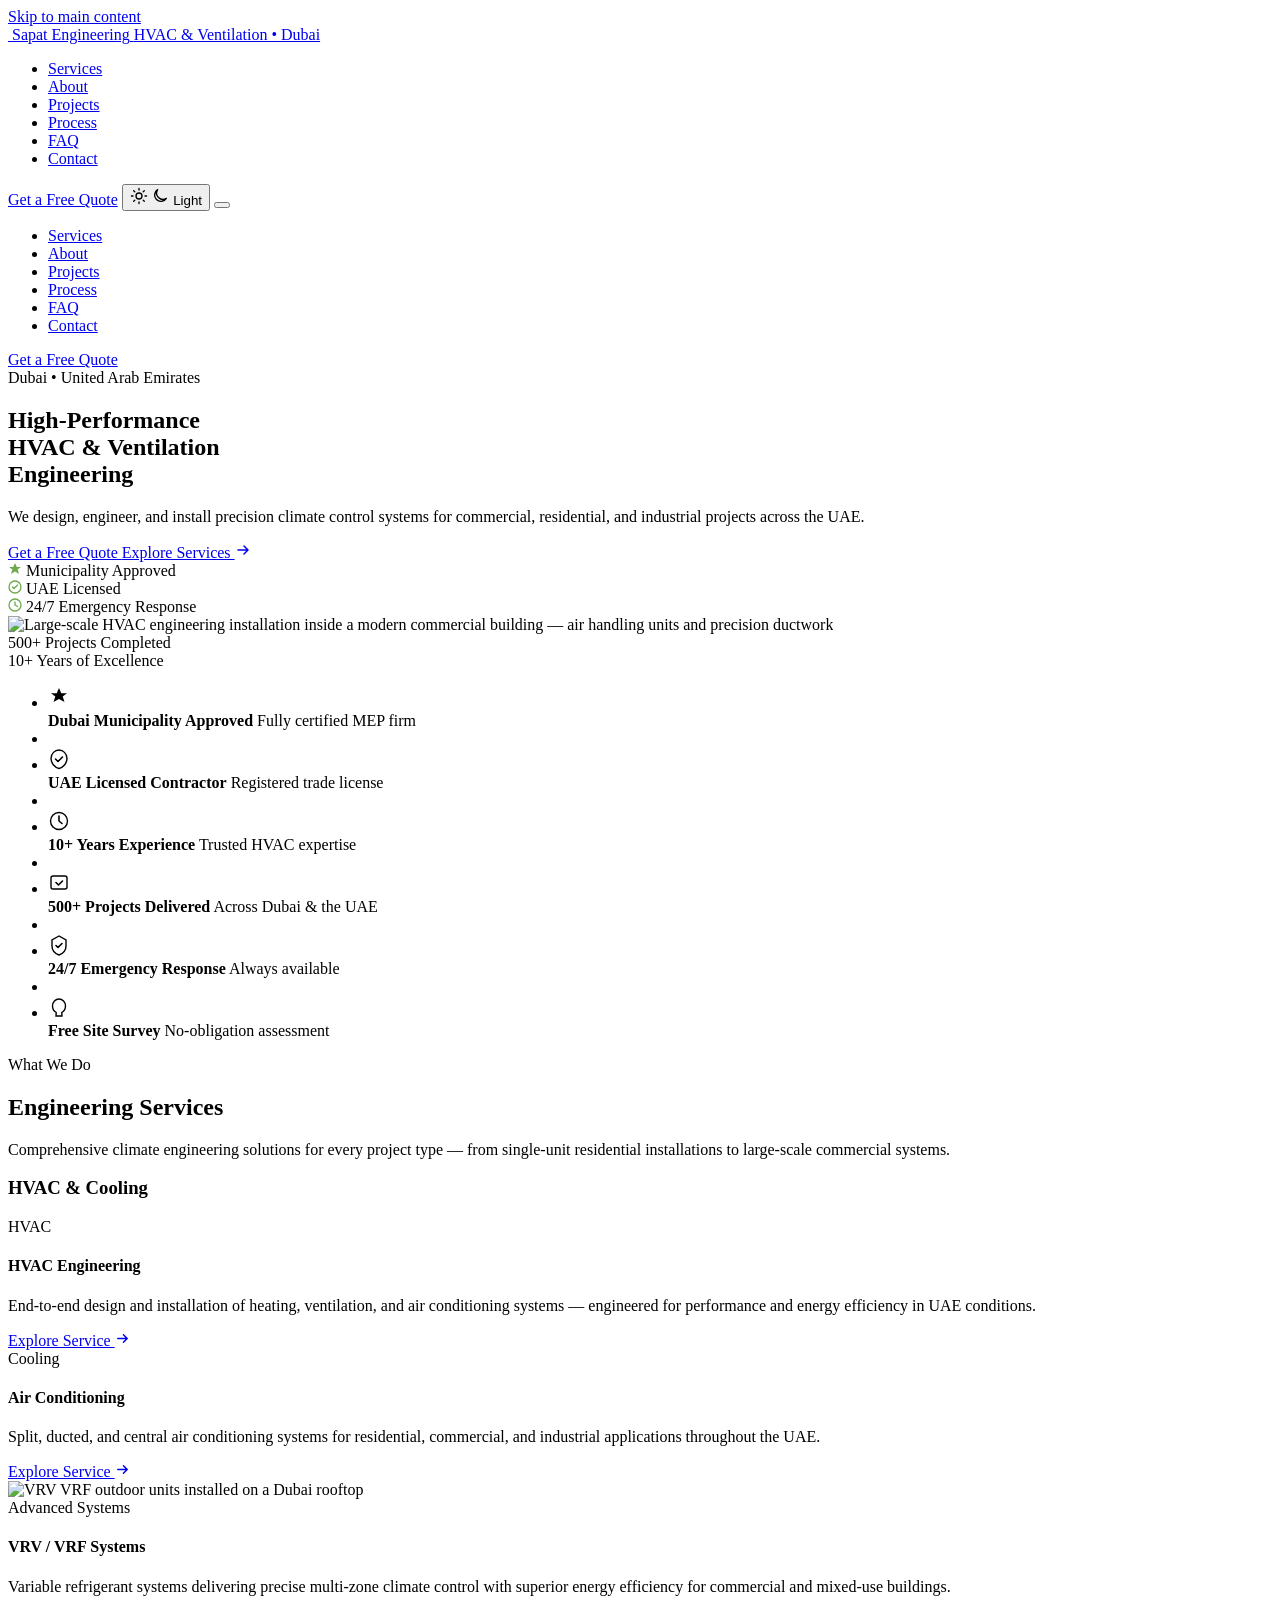
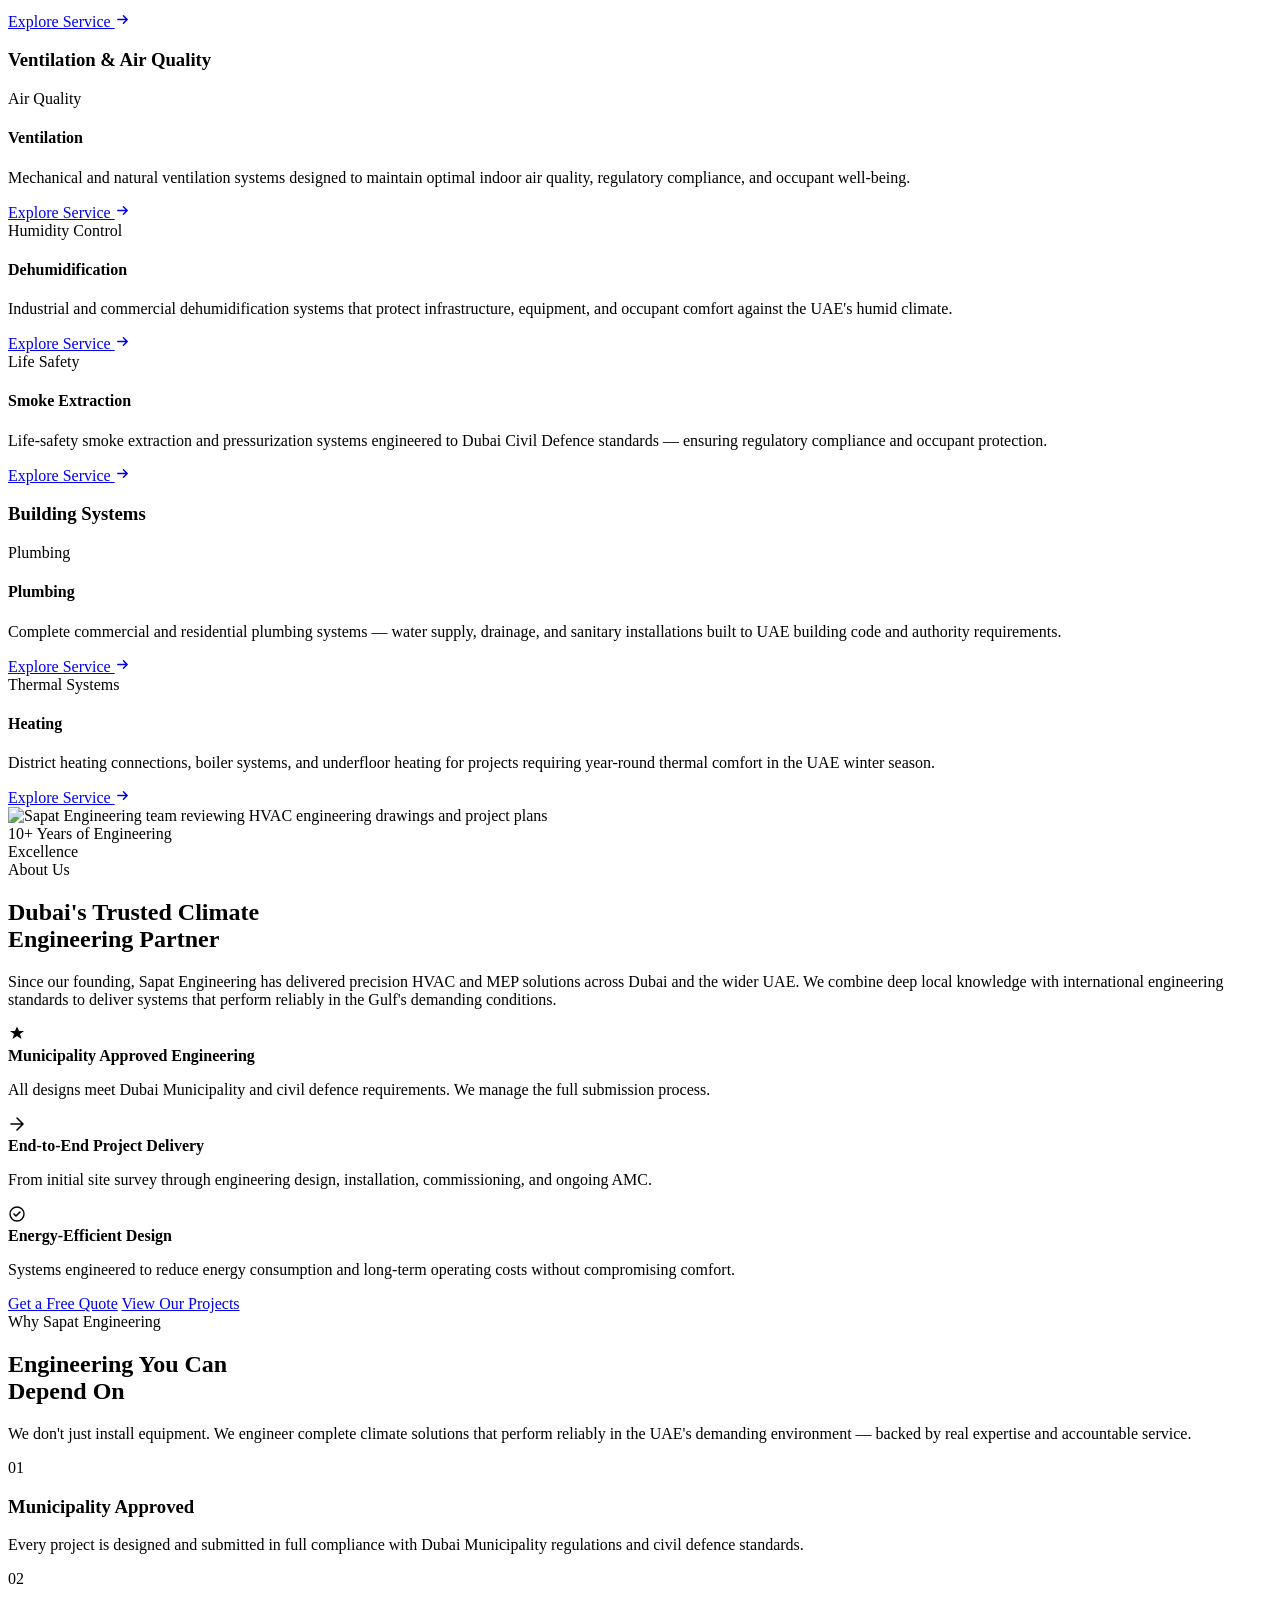
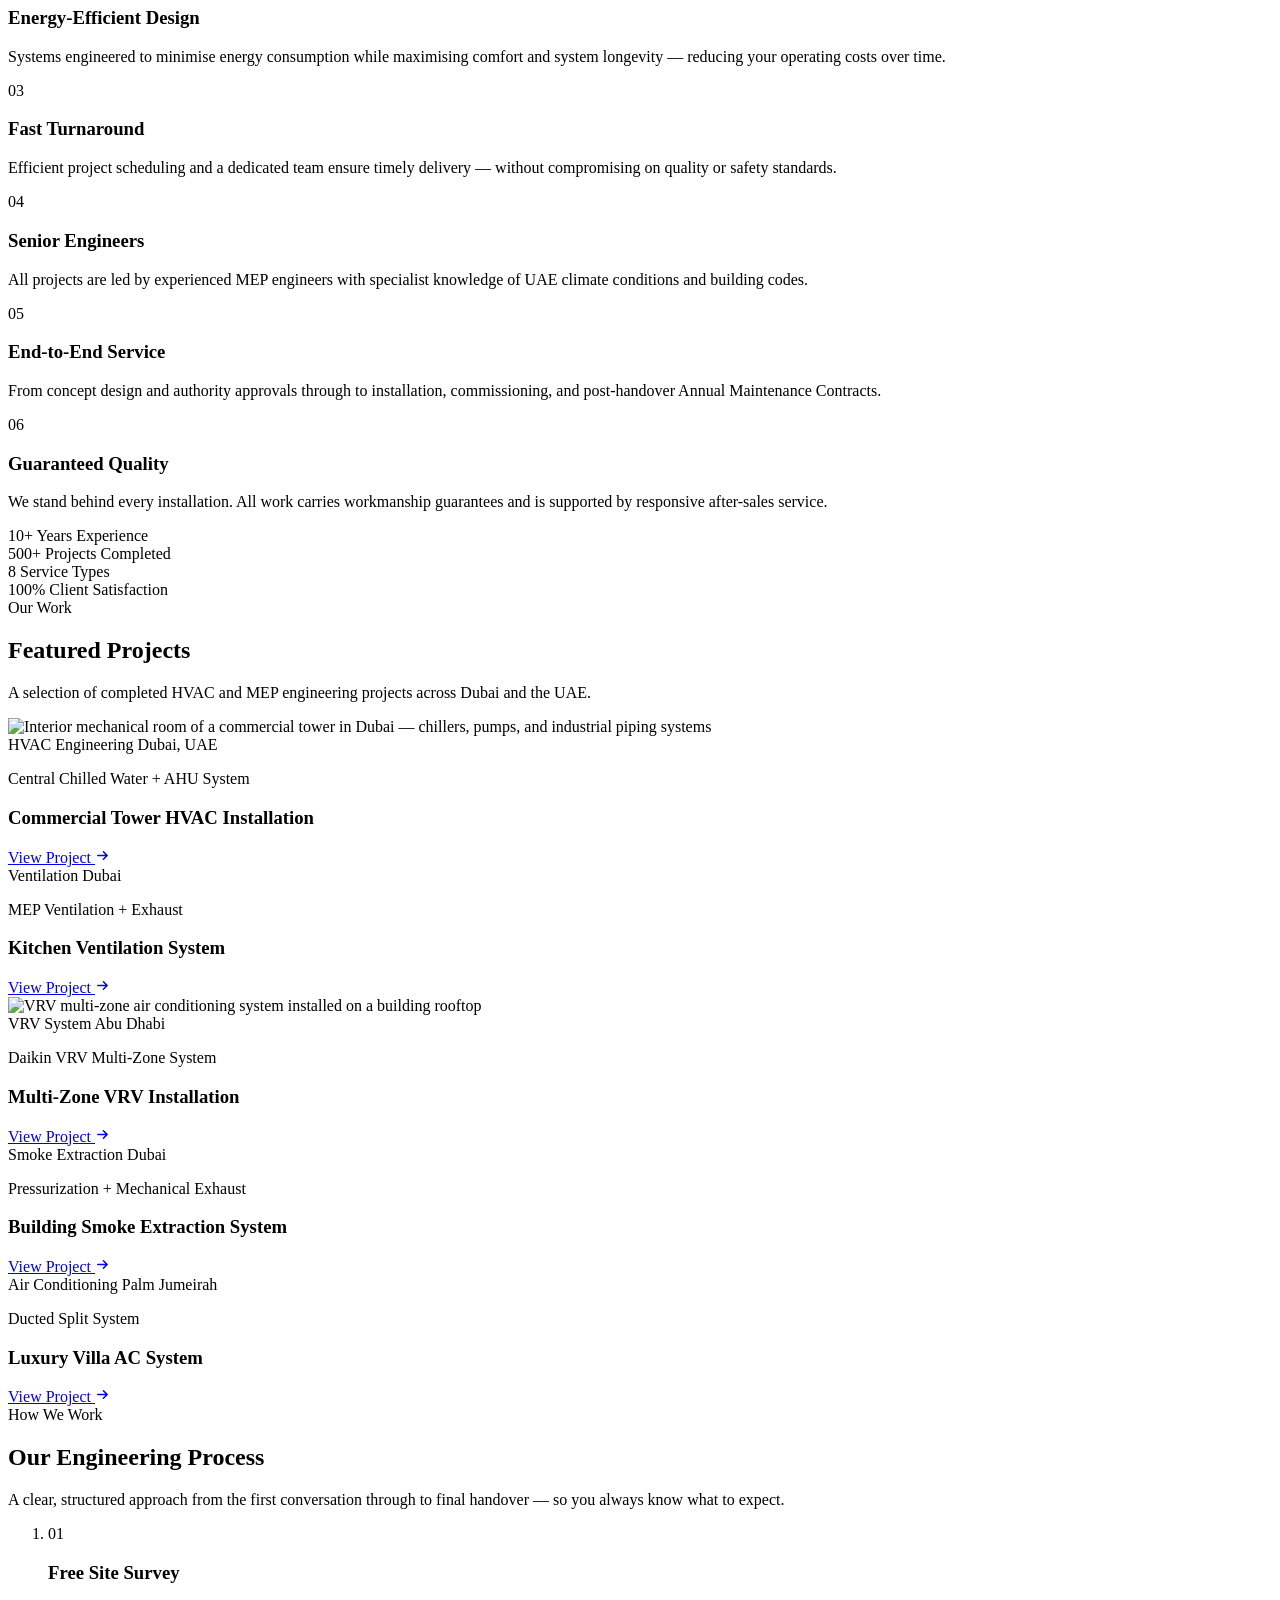
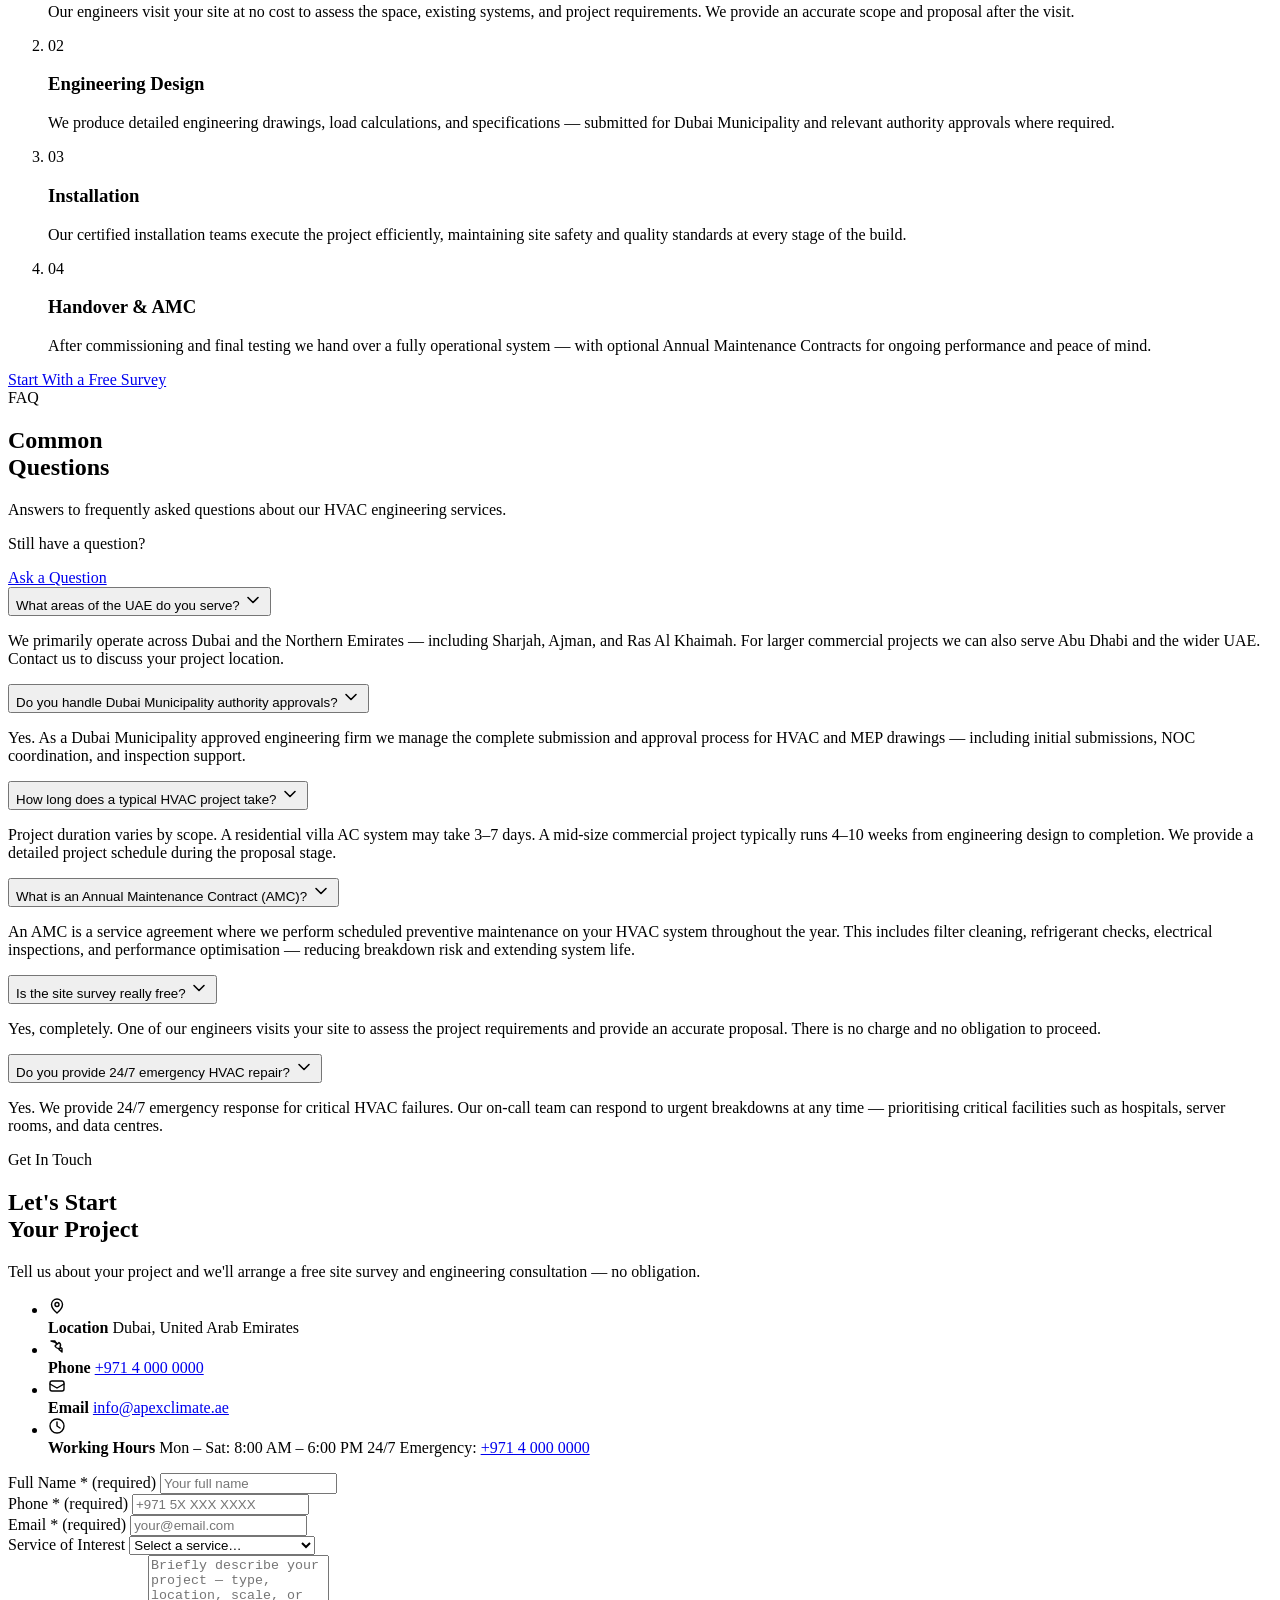
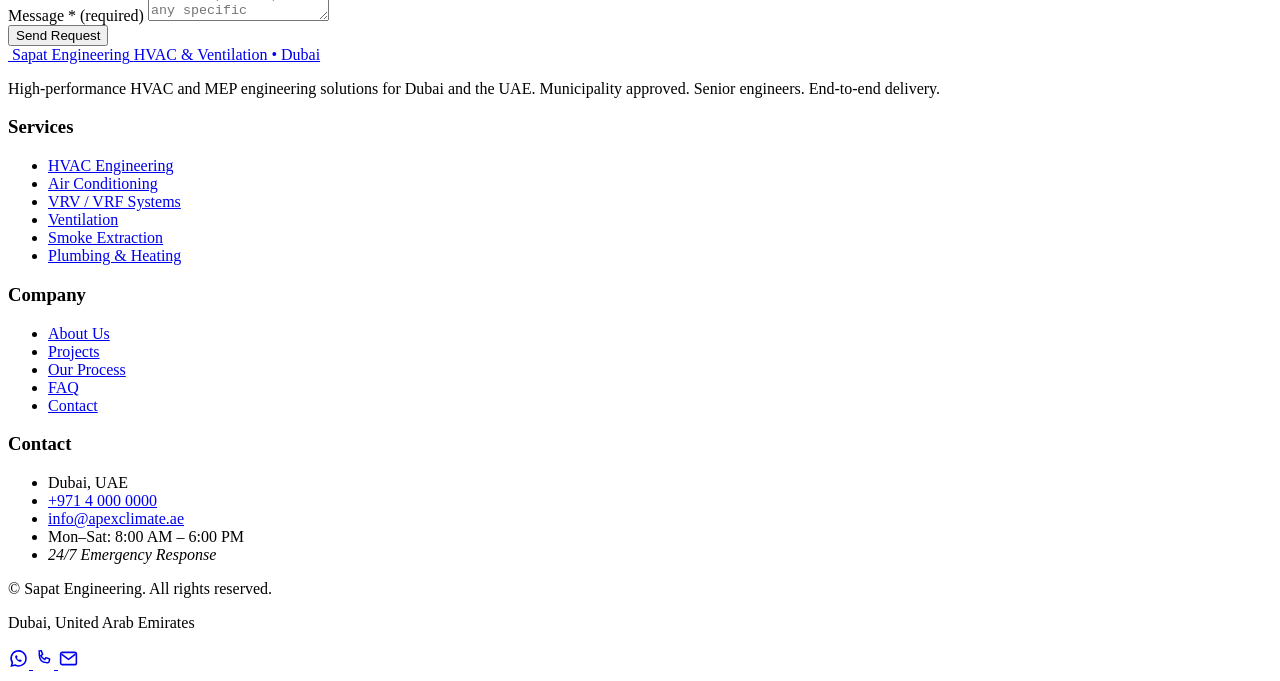
==== index.html @ 564f3732 "Add files via upload" ====
<!DOCTYPE html>
<html lang="en">
<head>
  <meta charset="UTF-8">
  <meta name="viewport" content="width=device-width, initial-scale=1.0">
  <meta name="description" content="Sapat Climate Solutions — Premium HVAC, ventilation, and air conditioning engineering services in Dubai, UAE. Dubai Municipality approved, 10+ years experience, 500+ completed projects.">
  <meta name="keywords" content="HVAC Dubai, air conditioning UAE, VRV VRF systems, ventilation engineering, smoke extraction Dubai, MEP contractor UAE">
  <meta property="og:title" content="Sapat Climate Solutions | HVAC & Ventilation Engineering — Dubai, UAE">
  <meta property="og:description" content="Premium HVAC, ventilation and air conditioning engineering services in Dubai, UAE. Municipality approved. Free site survey.">
  <meta property="og:type" content="website">
  <meta property="og:url" content="https://apexclimate.ae">
  <title>Sapat Climate Solutions | HVAC & Ventilation Engineering — Dubai, UAE</title>
  <link rel="preconnect" href="https://fonts.googleapis.com">
  <link rel="preconnect" href="https://fonts.gstatic.com" crossorigin>
  <link href="https://fonts.googleapis.com/css2?family=Inter:wght@300;400;500;600;700&family=Outfit:wght@400;500;600;700;800&display=swap" rel="stylesheet">
  <link rel="stylesheet" href="css/style.css">
</head>
<body>

<!-- ============================================================
     SKIP LINK
============================================================ -->
<a href="#main-content" class="skip-link">Skip to main content</a>

<!-- ============================================================
     NAVIGATION
============================================================ -->
<nav id="navbar" class="navbar" role="navigation" aria-label="Main navigation">
  <div class="container navbar__inner">

    <a href="#hero" class="navbar__logo" aria-label="Sapat Engineering — Home">
      <span class="brand-mark" aria-hidden="true">
        <img src="images/sapat-icon.webp" alt="">
      </span>
      <span class="brand-copy">
        <span class="brand-name">Sapat Engineering</span>
        <span class="brand-sub">HVAC &amp; Ventilation &bull; Dubai</span>
      </span>
    </a>

    <ul class="navbar__links" role="list">
      <li><a href="#services"  class="nav-link">Services</a></li>
      <li><a href="#about"     class="nav-link">About</a></li>
      <li><a href="#projects"  class="nav-link">Projects</a></li>
      <li><a href="#process"   class="nav-link">Process</a></li>
      <li><a href="#faq"       class="nav-link">FAQ</a></li>
      <li><a href="#contact"   class="nav-link">Contact</a></li>
    </ul>

    <a href="#contact" class="btn btn--primary navbar__cta">Get a Free Quote</a>

    <button class="theme-toggle" id="themeToggle" type="button" aria-label="Switch to light mode" aria-pressed="false">
      <svg class="theme-toggle__icon theme-toggle__icon--sun" width="18" height="18" viewBox="0 0 24 24" fill="none" aria-hidden="true">
        <circle cx="12" cy="12" r="4" stroke="currentColor" stroke-width="1.8"/>
        <path d="M12 2V4M12 20V22M4.93 4.93L6.34 6.34M17.66 17.66L19.07 19.07M2 12H4M20 12H22M4.93 19.07L6.34 17.66M17.66 6.34L19.07 4.93" stroke="currentColor" stroke-width="1.8" stroke-linecap="round"/>
      </svg>
      <svg class="theme-toggle__icon theme-toggle__icon--moon" width="18" height="18" viewBox="0 0 24 24" fill="none" aria-hidden="true">
        <path d="M20.5 15.2A8.5 8.5 0 0 1 8.8 3.5 8.5 8.5 0 1 0 20.5 15.2Z" stroke="currentColor" stroke-width="1.8" stroke-linejoin="round"/>
      </svg>
      <span class="theme-toggle__text">Light</span>
    </button>

    <button
      class="navbar__toggle"
      id="mobileToggle"
      type="button"
      aria-label="Open navigation menu"
      aria-expanded="false"
      aria-controls="mobileMenu"
    >
      <span class="toggle-bar" aria-hidden="true"></span>
      <span class="toggle-bar" aria-hidden="true"></span>
      <span class="toggle-bar" aria-hidden="true"></span>
    </button>
  </div>
</nav>

<!-- Mobile menu overlay -->
<div class="mobile-overlay" id="mobileOverlay" aria-hidden="true"></div>

<!-- Mobile navigation panel -->
<nav
  class="mobile-menu"
  id="mobileMenu"
  aria-label="Mobile navigation"
  aria-hidden="true"
  inert
>
  <ul class="mobile-menu__links" role="list">
    <li><a href="#services"  class="mobile-link">Services</a></li>
    <li><a href="#about"     class="mobile-link">About</a></li>
    <li><a href="#projects"  class="mobile-link">Projects</a></li>
    <li><a href="#process"   class="mobile-link">Process</a></li>
    <li><a href="#faq"       class="mobile-link">FAQ</a></li>
    <li><a href="#contact"   class="mobile-link">Contact</a></li>
  </ul>
  <a href="#contact" class="btn btn--primary mobile-menu__cta">Get a Free Quote</a>
</nav>

<!-- ============================================================
     MAIN CONTENT
============================================================ -->
<main id="main-content">

<!-- ============================================================
     HERO SECTION
============================================================ -->
<section id="hero" class="hero" aria-label="Introduction">
  <div class="hero__bg" aria-hidden="true">
    <div class="hero__bg-grid" aria-hidden="true"></div>
  </div>

  <div class="container hero__inner">
    <div class="hero__content">
      <span class="hero__eyebrow">Dubai &bull; United Arab Emirates</span>

      <h1 class="hero__headline">
        High-Performance<br>HVAC &amp; Ventilation<br>Engineering
      </h1>

      <p class="hero__sub">
        We design, engineer, and install precision climate control systems for commercial,
        residential, and industrial projects across the UAE.
      </p>

      <div class="hero__actions">
        <a href="#contact" class="btn btn--primary btn--lg" id="hero-cta-primary">
          Get a Free Quote
        </a>
        <a href="#services" class="btn btn--outline-light btn--lg" id="hero-cta-secondary">
          Explore Services
          <svg width="16" height="16" viewBox="0 0 16 16" fill="none" aria-hidden="true">
            <path d="M3 8H13M13 8L9 4M13 8L9 12" stroke="currentColor" stroke-width="1.5" stroke-linecap="round" stroke-linejoin="round"/>
          </svg>
        </a>
      </div>

      <div class="hero__trust" role="list" aria-label="Credentials">
        <div class="hero__trust-item" role="listitem">
          <svg width="14" height="14" viewBox="0 0 14 14" fill="none" aria-hidden="true">
            <path d="M7 1L8.8 5H13L9.6 7.5L11 12L7 9.5L3 12L4.4 7.5L1 5H5.2L7 1Z" fill="#6EAA4B"/>
          </svg>
          Municipality Approved
        </div>
        <div class="hero__trust-divider" aria-hidden="true"></div>
        <div class="hero__trust-item" role="listitem">
          <svg width="14" height="14" viewBox="0 0 14 14" fill="none" aria-hidden="true">
            <circle cx="7" cy="7" r="6" stroke="#6EAA4B" stroke-width="1.3"/>
            <path d="M4.5 7L6 8.5L9.5 5" stroke="#6EAA4B" stroke-width="1.3" stroke-linecap="round" stroke-linejoin="round"/>
          </svg>
          UAE Licensed
        </div>
        <div class="hero__trust-divider" aria-hidden="true"></div>
        <div class="hero__trust-item" role="listitem">
          <svg width="14" height="14" viewBox="0 0 14 14" fill="none" aria-hidden="true">
            <circle cx="7" cy="7" r="6" stroke="#6EAA4B" stroke-width="1.3"/>
            <path d="M7 4V7L9.5 8.5" stroke="#6EAA4B" stroke-width="1.3" stroke-linecap="round"/>
          </svg>
          24/7 Emergency Response
        </div>
      </div>
    </div>

    <div class="hero__visual">
      <div class="hero__image-wrapper">
        <img
          src="images/hero-hvac.jpg"
          alt="Large-scale HVAC engineering installation inside a modern commercial building — air handling units and precision ductwork"
          class="hero__img"
          loading="eager"
          width="600"
          height="700"
        >
        <div class="hero__image-overlay" aria-hidden="true"></div>
        <div class="hero__badge">
          <span class="hero__badge-num">500+</span>
          <span class="hero__badge-label">Projects Completed</span>
        </div>
        <div class="hero__badge hero__badge--alt">
          <span class="hero__badge-num">10+</span>
          <span class="hero__badge-label">Years of Excellence</span>
        </div>
      </div>
    </div>
  </div>

  <div class="hero__scroll-indicator" aria-hidden="true">
    <div class="scroll-line"></div>
  </div>
</section>

<!-- ============================================================
     TRUST STRIP
============================================================ -->
<section class="trust-strip" aria-label="Company credentials and certifications">
  <div class="container">
    <ul class="trust-strip__list" role="list">

      <li class="trust-strip__item">
        <span class="trust-icon" aria-hidden="true">
          <svg width="22" height="22" viewBox="0 0 22 22" fill="none">
            <path d="M11 2L13.3 7.3H19L14.7 10.5L16.5 16L11 12.9L5.5 16L7.3 10.5L3 7.3H8.7L11 2Z" fill="currentColor"/>
          </svg>
        </span>
        <div>
          <strong>Dubai Municipality Approved</strong>
          <span>Fully certified MEP firm</span>
        </div>
      </li>

      <li class="trust-strip__sep" aria-hidden="true"></li>

      <li class="trust-strip__item">
        <span class="trust-icon" aria-hidden="true">
          <svg width="22" height="22" viewBox="0 0 22 22" fill="none">
            <path d="M11 2C7 2 3 5.5 3 10.5C3 15.5 7 19.5 11 20.5C15 19.5 19 15.5 19 10.5C19 5.5 15 2 11 2Z" stroke="currentColor" stroke-width="1.4"/>
            <path d="M7.5 11L10 13.5L14.5 9" stroke="currentColor" stroke-width="1.6" stroke-linecap="round" stroke-linejoin="round"/>
          </svg>
        </span>
        <div>
          <strong>UAE Licensed Contractor</strong>
          <span>Registered trade license</span>
        </div>
      </li>

      <li class="trust-strip__sep" aria-hidden="true"></li>

      <li class="trust-strip__item">
        <span class="trust-icon" aria-hidden="true">
          <svg width="22" height="22" viewBox="0 0 22 22" fill="none">
            <circle cx="11" cy="11" r="8.5" stroke="currentColor" stroke-width="1.4"/>
            <path d="M11 6V11L14 13.5" stroke="currentColor" stroke-width="1.6" stroke-linecap="round"/>
          </svg>
        </span>
        <div>
          <strong>10+ Years Experience</strong>
          <span>Trusted HVAC expertise</span>
        </div>
      </li>

      <li class="trust-strip__sep" aria-hidden="true"></li>

      <li class="trust-strip__item">
        <span class="trust-icon" aria-hidden="true">
          <svg width="22" height="22" viewBox="0 0 22 22" fill="none">
            <rect x="3" y="4" width="16" height="13" rx="2" stroke="currentColor" stroke-width="1.4"/>
            <path d="M8 10.5L10.5 13L14.5 9" stroke="currentColor" stroke-width="1.6" stroke-linecap="round" stroke-linejoin="round"/>
          </svg>
        </span>
        <div>
          <strong>500+ Projects Delivered</strong>
          <span>Across Dubai &amp; the UAE</span>
        </div>
      </li>

      <li class="trust-strip__sep" aria-hidden="true"></li>

      <li class="trust-strip__item">
        <span class="trust-icon" aria-hidden="true">
          <svg width="22" height="22" viewBox="0 0 22 22" fill="none">
            <path d="M11 2L4 6V12C4 16 7 19.5 11 21C15 19.5 18 16 18 12V6L11 2Z" stroke="currentColor" stroke-width="1.4"/>
            <path d="M8 11.5L10 13.5L14 9.5" stroke="currentColor" stroke-width="1.6" stroke-linecap="round" stroke-linejoin="round"/>
          </svg>
        </span>
        <div>
          <strong>24/7 Emergency Response</strong>
          <span>Always available</span>
        </div>
      </li>

      <li class="trust-strip__sep" aria-hidden="true"></li>

      <li class="trust-strip__item">
        <span class="trust-icon" aria-hidden="true">
          <svg width="22" height="22" viewBox="0 0 22 22" fill="none">
            <path d="M11 3C7.5 3 4.5 6 4.5 10C4.5 12.8 6 15.2 8.2 16.5L8 20H14L13.8 16.5C16 15.2 17.5 12.8 17.5 10C17.5 6 14.5 3 11 3Z" stroke="currentColor" stroke-width="1.4"/>
          </svg>
        </span>
        <div>
          <strong>Free Site Survey</strong>
          <span>No-obligation assessment</span>
        </div>
      </li>

    </ul>
  </div>
</section>

<!-- ============================================================
     SERVICES SECTION
============================================================ -->
<section id="services" class="services section" aria-labelledby="services-heading">
  <div class="container">

    <header class="section-header reveal">
      <span class="section-label">What We Do</span>
      <h2 id="services-heading" class="section-title">Engineering Services</h2>
      <p class="section-desc">
        Comprehensive climate engineering solutions for every project type — from single-unit
        residential installations to large-scale commercial systems.
      </p>
    </header>

    <!-- Category: HVAC & Cooling -->
    <div class="services__category reveal">
      <h3 class="services__cat-label">HVAC &amp; Cooling</h3>
      <div class="services__grid">

        <article class="service-card service-card--featured" id="service-hvac">
          <div class="service-card__img-wrap">
            <div class="service-card__img-bg service-card__img-bg--hvac" role="img" aria-label="HVAC Engineering installation"></div>
            <div class="service-card__overlay" aria-hidden="true"></div>
          </div>
          <div class="service-card__body">
            <span class="service-card__cat">HVAC</span>
            <h4 class="service-card__title">HVAC Engineering</h4>
            <p class="service-card__desc">End-to-end design and installation of heating, ventilation, and air conditioning systems — engineered for performance and energy efficiency in UAE conditions.</p>
            <a href="#contact" class="service-card__link" aria-label="Enquire about HVAC Engineering service">
              Explore Service
              <svg width="15" height="15" viewBox="0 0 16 16" fill="none" aria-hidden="true">
                <path d="M3 8H13M13 8L9 4M13 8L9 12" stroke="currentColor" stroke-width="1.6" stroke-linecap="round" stroke-linejoin="round"/>
              </svg>
            </a>
          </div>
        </article>

        <article class="service-card" id="service-ac">
          <div class="service-card__img-wrap">
            <div class="service-card__img-bg service-card__img-bg--ac" role="img" aria-label="Air conditioning system"></div>
            <div class="service-card__overlay" aria-hidden="true"></div>
          </div>
          <div class="service-card__body">
            <span class="service-card__cat">Cooling</span>
            <h4 class="service-card__title">Air Conditioning</h4>
            <p class="service-card__desc">Split, ducted, and central air conditioning systems for residential, commercial, and industrial applications throughout the UAE.</p>
            <a href="#contact" class="service-card__link" aria-label="Enquire about Air Conditioning service">
              Explore Service
              <svg width="15" height="15" viewBox="0 0 16 16" fill="none" aria-hidden="true">
                <path d="M3 8H13M13 8L9 4M13 8L9 12" stroke="currentColor" stroke-width="1.6" stroke-linecap="round" stroke-linejoin="round"/>
              </svg>
            </a>
          </div>
        </article>

        <article class="service-card" id="service-vrv">
          <div class="service-card__img-wrap">
            <img src="images/service-vrv.jpg" alt="VRV VRF outdoor units installed on a Dubai rooftop" class="service-card__img" loading="lazy">
            <div class="service-card__overlay" aria-hidden="true"></div>
          </div>
          <div class="service-card__body">
            <span class="service-card__cat">Advanced Systems</span>
            <h4 class="service-card__title">VRV / VRF Systems</h4>
            <p class="service-card__desc">Variable refrigerant systems delivering precise multi-zone climate control with superior energy efficiency for commercial and mixed-use buildings.</p>
            <a href="#contact" class="service-card__link" aria-label="Enquire about VRV VRF Systems service">
              Explore Service
              <svg width="15" height="15" viewBox="0 0 16 16" fill="none" aria-hidden="true">
                <path d="M3 8H13M13 8L9 4M13 8L9 12" stroke="currentColor" stroke-width="1.6" stroke-linecap="round" stroke-linejoin="round"/>
              </svg>
            </a>
          </div>
        </article>

      </div>
    </div>

    <!-- Category: Ventilation & Air Quality -->
    <div class="services__category reveal">
      <h3 class="services__cat-label">Ventilation &amp; Air Quality</h3>
      <div class="services__grid">

        <article class="service-card" id="service-ventilation">
          <div class="service-card__img-wrap">
            <div class="service-card__img-bg service-card__img-bg--ventilation" role="img" aria-label="Industrial ventilation system"></div>
            <div class="service-card__overlay" aria-hidden="true"></div>
          </div>
          <div class="service-card__body">
            <span class="service-card__cat">Air Quality</span>
            <h4 class="service-card__title">Ventilation</h4>
            <p class="service-card__desc">Mechanical and natural ventilation systems designed to maintain optimal indoor air quality, regulatory compliance, and occupant well-being.</p>
            <a href="#contact" class="service-card__link" aria-label="Enquire about Ventilation service">
              Explore Service
              <svg width="15" height="15" viewBox="0 0 16 16" fill="none" aria-hidden="true">
                <path d="M3 8H13M13 8L9 4M13 8L9 12" stroke="currentColor" stroke-width="1.6" stroke-linecap="round" stroke-linejoin="round"/>
              </svg>
            </a>
          </div>
        </article>

        <article class="service-card" id="service-dehumid">
          <div class="service-card__img-wrap">
            <div class="service-card__img-bg service-card__img-bg--dehumid" role="img" aria-label="Dehumidification system in industrial setting"></div>
            <div class="service-card__overlay" aria-hidden="true"></div>
          </div>
          <div class="service-card__body">
            <span class="service-card__cat">Humidity Control</span>
            <h4 class="service-card__title">Dehumidification</h4>
            <p class="service-card__desc">Industrial and commercial dehumidification systems that protect infrastructure, equipment, and occupant comfort against the UAE's humid climate.</p>
            <a href="#contact" class="service-card__link" aria-label="Enquire about Dehumidification service">
              Explore Service
              <svg width="15" height="15" viewBox="0 0 16 16" fill="none" aria-hidden="true">
                <path d="M3 8H13M13 8L9 4M13 8L9 12" stroke="currentColor" stroke-width="1.6" stroke-linecap="round" stroke-linejoin="round"/>
              </svg>
            </a>
          </div>
        </article>

        <article class="service-card" id="service-smoke">
          <div class="service-card__img-wrap">
            <div class="service-card__img-bg service-card__img-bg--smoke" role="img" aria-label="Smoke extraction system installation"></div>
            <div class="service-card__overlay" aria-hidden="true"></div>
          </div>
          <div class="service-card__body">
            <span class="service-card__cat">Life Safety</span>
            <h4 class="service-card__title">Smoke Extraction</h4>
            <p class="service-card__desc">Life-safety smoke extraction and pressurization systems engineered to Dubai Civil Defence standards — ensuring regulatory compliance and occupant protection.</p>
            <a href="#contact" class="service-card__link" aria-label="Enquire about Smoke Extraction service">
              Explore Service
              <svg width="15" height="15" viewBox="0 0 16 16" fill="none" aria-hidden="true">
                <path d="M3 8H13M13 8L9 4M13 8L9 12" stroke="currentColor" stroke-width="1.6" stroke-linecap="round" stroke-linejoin="round"/>
              </svg>
            </a>
          </div>
        </article>

      </div>
    </div>

    <!-- Category: Building Systems -->
    <div class="services__category reveal">
      <h3 class="services__cat-label">Building Systems</h3>
      <div class="services__grid services__grid--two">

        <article class="service-card" id="service-plumbing">
          <div class="service-card__img-wrap">
            <div class="service-card__img-bg service-card__img-bg--plumbing" role="img" aria-label="Commercial plumbing installation"></div>
            <div class="service-card__overlay" aria-hidden="true"></div>
          </div>
          <div class="service-card__body">
            <span class="service-card__cat">Plumbing</span>
            <h4 class="service-card__title">Plumbing</h4>
            <p class="service-card__desc">Complete commercial and residential plumbing systems — water supply, drainage, and sanitary installations built to UAE building code and authority requirements.</p>
            <a href="#contact" class="service-card__link" aria-label="Enquire about Plumbing service">
              Explore Service
              <svg width="15" height="15" viewBox="0 0 16 16" fill="none" aria-hidden="true">
                <path d="M3 8H13M13 8L9 4M13 8L9 12" stroke="currentColor" stroke-width="1.6" stroke-linecap="round" stroke-linejoin="round"/>
              </svg>
            </a>
          </div>
        </article>

        <article class="service-card" id="service-heating">
          <div class="service-card__img-wrap">
            <div class="service-card__img-bg service-card__img-bg--heating" role="img" aria-label="Heating system installation"></div>
            <div class="service-card__overlay" aria-hidden="true"></div>
          </div>
          <div class="service-card__body">
            <span class="service-card__cat">Thermal Systems</span>
            <h4 class="service-card__title">Heating</h4>
            <p class="service-card__desc">District heating connections, boiler systems, and underfloor heating for projects requiring year-round thermal comfort in the UAE winter season.</p>
            <a href="#contact" class="service-card__link" aria-label="Enquire about Heating service">
              Explore Service
              <svg width="15" height="15" viewBox="0 0 16 16" fill="none" aria-hidden="true">
                <path d="M3 8H13M13 8L9 4M13 8L9 12" stroke="currentColor" stroke-width="1.6" stroke-linecap="round" stroke-linejoin="round"/>
              </svg>
            </a>
          </div>
        </article>

      </div>
    </div>

  </div>
</section>

<!-- ============================================================
     ABOUT SECTION
============================================================ -->
<section id="about" class="about section--dark" aria-labelledby="about-heading">
  <div class="container about__inner">

    <div class="about__visual reveal">
      <img
        src="images/about-team.jpg"
        alt="Sapat Engineering team reviewing HVAC engineering drawings and project plans"
        class="about__img"
        loading="lazy"
        width="560"
        height="680"
      >
      <div class="about__exp-badge" aria-hidden="true">
        <span class="exp-num">10+</span>
        <span class="exp-label">Years of Engineering<br>Excellence</span>
      </div>
    </div>

    <div class="about__content reveal">
      <span class="section-label section-label--accent">About Us</span>
      <h2 id="about-heading" class="section-title section-title--light">
        Dubai's Trusted Climate<br>Engineering Partner
      </h2>
      <p class="about__intro">
        Since our founding, Sapat Engineering has delivered precision HVAC and MEP solutions
        across Dubai and the wider UAE. We combine deep local knowledge with international
        engineering standards to deliver systems that perform reliably in the Gulf's demanding conditions.
      </p>

      <div class="about__highlights">
        <div class="about__highlight">
          <div class="highlight-icon" aria-hidden="true">
            <svg width="18" height="18" viewBox="0 0 18 18" fill="none">
              <path d="M9 1.5L11 6H16L12 9L13.5 14L9 11L4.5 14L6 9L2 6H7L9 1.5Z" fill="currentColor"/>
            </svg>
          </div>
          <div>
            <strong>Municipality Approved Engineering</strong>
            <p>All designs meet Dubai Municipality and civil defence requirements. We manage the full submission process.</p>
          </div>
        </div>
        <div class="about__highlight">
          <div class="highlight-icon" aria-hidden="true">
            <svg width="18" height="18" viewBox="0 0 18 18" fill="none">
              <path d="M3 9H15M9 3L15 9L9 15" stroke="currentColor" stroke-width="1.6" stroke-linecap="round" stroke-linejoin="round"/>
            </svg>
          </div>
          <div>
            <strong>End-to-End Project Delivery</strong>
            <p>From initial site survey through engineering design, installation, commissioning, and ongoing AMC.</p>
          </div>
        </div>
        <div class="about__highlight">
          <div class="highlight-icon" aria-hidden="true">
            <svg width="18" height="18" viewBox="0 0 18 18" fill="none">
              <circle cx="9" cy="9" r="7" stroke="currentColor" stroke-width="1.4"/>
              <path d="M6 9L8 11L12 7" stroke="currentColor" stroke-width="1.6" stroke-linecap="round" stroke-linejoin="round"/>
            </svg>
          </div>
          <div>
            <strong>Energy-Efficient Design</strong>
            <p>Systems engineered to reduce energy consumption and long-term operating costs without compromising comfort.</p>
          </div>
        </div>
      </div>

      <div class="about__actions">
        <a href="#contact" class="btn btn--primary" id="about-cta">Get a Free Quote</a>
        <a href="#projects" class="btn btn--ghost-light">View Our Projects</a>
      </div>
    </div>

  </div>
</section>

<!-- ============================================================
     WHY CHOOSE US
============================================================ -->
<section id="why-us" class="why-us section" aria-labelledby="why-heading">
  <div class="container why-us__inner">

    <div class="why-us__statement reveal">
      <span class="section-label">Why Sapat Engineering</span>
      <h2 id="why-heading" class="section-title">Engineering You Can<br>Depend On</h2>
      <p class="why-us__intro">
        We don't just install equipment. We engineer complete climate solutions that perform
        reliably in the UAE's demanding environment — backed by real expertise and accountable service.
      </p>
    </div>

    <div class="why-us__items reveal">
      <div class="why-item" tabindex="0">
        <span class="why-item__num" aria-hidden="true">01</span>
        <div class="why-item__content">
          <h3 class="why-item__title">Municipality Approved</h3>
          <p class="why-item__desc">Every project is designed and submitted in full compliance with Dubai Municipality regulations and civil defence standards.</p>
        </div>
      </div>
      <div class="why-item" tabindex="0">
        <span class="why-item__num" aria-hidden="true">02</span>
        <div class="why-item__content">
          <h3 class="why-item__title">Energy-Efficient Design</h3>
          <p class="why-item__desc">Systems engineered to minimise energy consumption while maximising comfort and system longevity — reducing your operating costs over time.</p>
        </div>
      </div>
      <div class="why-item" tabindex="0">
        <span class="why-item__num" aria-hidden="true">03</span>
        <div class="why-item__content">
          <h3 class="why-item__title">Fast Turnaround</h3>
          <p class="why-item__desc">Efficient project scheduling and a dedicated team ensure timely delivery — without compromising on quality or safety standards.</p>
        </div>
      </div>
      <div class="why-item" tabindex="0">
        <span class="why-item__num" aria-hidden="true">04</span>
        <div class="why-item__content">
          <h3 class="why-item__title">Senior Engineers</h3>
          <p class="why-item__desc">All projects are led by experienced MEP engineers with specialist knowledge of UAE climate conditions and building codes.</p>
        </div>
      </div>
      <div class="why-item" tabindex="0">
        <span class="why-item__num" aria-hidden="true">05</span>
        <div class="why-item__content">
          <h3 class="why-item__title">End-to-End Service</h3>
          <p class="why-item__desc">From concept design and authority approvals through to installation, commissioning, and post-handover Annual Maintenance Contracts.</p>
        </div>
      </div>
      <div class="why-item" tabindex="0">
        <span class="why-item__num" aria-hidden="true">06</span>
        <div class="why-item__content">
          <h3 class="why-item__title">Guaranteed Quality</h3>
          <p class="why-item__desc">We stand behind every installation. All work carries workmanship guarantees and is supported by responsive after-sales service.</p>
        </div>
      </div>
    </div>

  </div>
</section>

<!-- ============================================================
     STATISTICS
============================================================ -->
<section class="stats section--dark" aria-label="Company statistics">
  <div class="container stats__grid">

    <div class="stat-item reveal">
      <span class="stat-num" data-target="10" data-suffix="+" aria-label="10 plus years experience">10+</span>
      <span class="stat-label">Years Experience</span>
    </div>

    <div class="stat-item reveal" style="transition-delay:0.1s">
      <span class="stat-num" data-target="500" data-suffix="+" aria-label="500 plus projects completed">500+</span>
      <span class="stat-label">Projects Completed</span>
    </div>

    <div class="stat-item reveal" style="transition-delay:0.2s">
      <span class="stat-num" data-target="8" aria-label="8 service types">8</span>
      <span class="stat-label">Service Types</span>
    </div>

    <div class="stat-item reveal" style="transition-delay:0.3s">
      <span class="stat-num" data-target="100" data-suffix="%" aria-label="100 percent client satisfaction">100%</span>
      <span class="stat-label">Client Satisfaction</span>
    </div>

  </div>
</section>

<!-- ============================================================
     PROJECTS SECTION
============================================================ -->
<section id="projects" class="projects section" aria-labelledby="projects-heading">
  <div class="container">

    <header class="section-header reveal">
      <span class="section-label">Our Work</span>
      <h2 id="projects-heading" class="section-title">Featured Projects</h2>
      <p class="section-desc">
        A selection of completed HVAC and MEP engineering projects across Dubai and the UAE.
      </p>
    </header>

    <div class="projects__grid">

      <!-- Featured project (spans 2 rows) -->
      <article class="project-card project-card--featured reveal">
        <div class="project-card__img-wrap">
          <img
            src="images/project-tower.jpg"
            alt="Interior mechanical room of a commercial tower in Dubai — chillers, pumps, and industrial piping systems"
            class="project-card__img"
            loading="lazy"
          >
          <div class="project-card__overlay" aria-hidden="true"></div>
          <div class="project-card__tags">
            <span class="project-tag project-tag--type">HVAC Engineering</span>
            <span class="project-tag project-tag--location">Dubai, UAE</span>
          </div>
        </div>
        <div class="project-card__body">
          <p class="project-card__system">Central Chilled Water + AHU System</p>
          <h3 class="project-card__title">Commercial Tower HVAC Installation</h3>
          <a href="#contact" class="project-card__link" aria-label="Enquire about the Commercial Tower HVAC Installation project">
            View Project
            <svg width="15" height="15" viewBox="0 0 16 16" fill="none" aria-hidden="true">
              <path d="M3 8H13M13 8L9 4M13 8L9 12" stroke="currentColor" stroke-width="1.6" stroke-linecap="round" stroke-linejoin="round"/>
            </svg>
          </a>
        </div>
      </article>

      <article class="project-card reveal" style="transition-delay:0.1s">
        <div class="project-card__img-wrap">
          <div class="project-card__img-bg project-card__img-bg--kitchen" role="img" aria-label="Commercial kitchen ventilation installation"></div>
          <div class="project-card__overlay" aria-hidden="true"></div>
          <div class="project-card__tags">
            <span class="project-tag project-tag--type">Ventilation</span>
            <span class="project-tag project-tag--location">Dubai</span>
          </div>
        </div>
        <div class="project-card__body">
          <p class="project-card__system">MEP Ventilation + Exhaust</p>
          <h3 class="project-card__title">Kitchen Ventilation System</h3>
          <a href="#contact" class="project-card__link" aria-label="Enquire about the Kitchen Ventilation System project">
            View Project
            <svg width="15" height="15" viewBox="0 0 16 16" fill="none" aria-hidden="true">
              <path d="M3 8H13M13 8L9 4M13 8L9 12" stroke="currentColor" stroke-width="1.6" stroke-linecap="round" stroke-linejoin="round"/>
            </svg>
          </a>
        </div>
      </article>

      <article class="project-card reveal" style="transition-delay:0.15s">
        <div class="project-card__img-wrap">
          <img
            src="images/service-vrv.jpg"
            alt="VRV multi-zone air conditioning system installed on a building rooftop"
            class="project-card__img"
            loading="lazy"
          >
          <div class="project-card__overlay" aria-hidden="true"></div>
          <div class="project-card__tags">
            <span class="project-tag project-tag--type">VRV System</span>
            <span class="project-tag project-tag--location">Abu Dhabi</span>
          </div>
        </div>
        <div class="project-card__body">
          <p class="project-card__system">Daikin VRV Multi-Zone System</p>
          <h3 class="project-card__title">Multi-Zone VRV Installation</h3>
          <a href="#contact" class="project-card__link" aria-label="Enquire about the Multi-Zone VRV Installation project">
            View Project
            <svg width="15" height="15" viewBox="0 0 16 16" fill="none" aria-hidden="true">
              <path d="M3 8H13M13 8L9 4M13 8L9 12" stroke="currentColor" stroke-width="1.6" stroke-linecap="round" stroke-linejoin="round"/>
            </svg>
          </a>
        </div>
      </article>

      <article class="project-card reveal" style="transition-delay:0.2s">
        <div class="project-card__img-wrap">
          <div class="project-card__img-bg project-card__img-bg--smoke" role="img" aria-label="Building smoke extraction system"></div>
          <div class="project-card__overlay" aria-hidden="true"></div>
          <div class="project-card__tags">
            <span class="project-tag project-tag--type">Smoke Extraction</span>
            <span class="project-tag project-tag--location">Dubai</span>
          </div>
        </div>
        <div class="project-card__body">
          <p class="project-card__system">Pressurization + Mechanical Exhaust</p>
          <h3 class="project-card__title">Building Smoke Extraction System</h3>
          <a href="#contact" class="project-card__link" aria-label="Enquire about the Building Smoke Extraction project">
            View Project
            <svg width="15" height="15" viewBox="0 0 16 16" fill="none" aria-hidden="true">
              <path d="M3 8H13M13 8L9 4M13 8L9 12" stroke="currentColor" stroke-width="1.6" stroke-linecap="round" stroke-linejoin="round"/>
            </svg>
          </a>
        </div>
      </article>

      <article class="project-card reveal" style="transition-delay:0.25s">
        <div class="project-card__img-wrap">
          <div class="project-card__img-bg project-card__img-bg--villa" role="img" aria-label="Luxury villa air conditioning installation"></div>
          <div class="project-card__overlay" aria-hidden="true"></div>
          <div class="project-card__tags">
            <span class="project-tag project-tag--type">Air Conditioning</span>
            <span class="project-tag project-tag--location">Palm Jumeirah</span>
          </div>
        </div>
        <div class="project-card__body">
          <p class="project-card__system">Ducted Split System</p>
          <h3 class="project-card__title">Luxury Villa AC System</h3>
          <a href="#contact" class="project-card__link" aria-label="Enquire about the Luxury Villa AC System project">
            View Project
            <svg width="15" height="15" viewBox="0 0 16 16" fill="none" aria-hidden="true">
              <path d="M3 8H13M13 8L9 4M13 8L9 12" stroke="currentColor" stroke-width="1.6" stroke-linecap="round" stroke-linejoin="round"/>
            </svg>
          </a>
        </div>
      </article>

    </div>

  </div>
</section>

<!-- ============================================================
     PROCESS SECTION
============================================================ -->
<section id="process" class="process section section--light" aria-labelledby="process-heading">
  <div class="container">

    <header class="section-header reveal">
      <span class="section-label">How We Work</span>
      <h2 id="process-heading" class="section-title">Our Engineering Process</h2>
      <p class="section-desc">
        A clear, structured approach from the first conversation through to final handover —
        so you always know what to expect.
      </p>
    </header>

    <ol class="process__timeline" aria-label="Engineering process steps">

      <li class="process__step reveal">
        <div class="process__step-head">
          <span class="process__step-num" aria-hidden="true">01</span>
          <div class="process__connector" aria-hidden="true"></div>
        </div>
        <div class="process__step-body">
          <h3 class="process__step-title">Free Site Survey</h3>
          <p class="process__step-desc">
            Our engineers visit your site at no cost to assess the space, existing systems, and project requirements.
            We provide an accurate scope and proposal after the visit.
          </p>
        </div>
      </li>

      <li class="process__step reveal" style="transition-delay:0.1s">
        <div class="process__step-head">
          <span class="process__step-num" aria-hidden="true">02</span>
          <div class="process__connector" aria-hidden="true"></div>
        </div>
        <div class="process__step-body">
          <h3 class="process__step-title">Engineering Design</h3>
          <p class="process__step-desc">
            We produce detailed engineering drawings, load calculations, and specifications —
            submitted for Dubai Municipality and relevant authority approvals where required.
          </p>
        </div>
      </li>

      <li class="process__step reveal" style="transition-delay:0.2s">
        <div class="process__step-head">
          <span class="process__step-num" aria-hidden="true">03</span>
          <div class="process__connector" aria-hidden="true"></div>
        </div>
        <div class="process__step-body">
          <h3 class="process__step-title">Installation</h3>
          <p class="process__step-desc">
            Our certified installation teams execute the project efficiently, maintaining site safety
            and quality standards at every stage of the build.
          </p>
        </div>
      </li>

      <li class="process__step process__step--last reveal" style="transition-delay:0.3s">
        <div class="process__step-head">
          <span class="process__step-num" aria-hidden="true">04</span>
        </div>
        <div class="process__step-body">
          <h3 class="process__step-title">Handover &amp; AMC</h3>
          <p class="process__step-desc">
            After commissioning and final testing we hand over a fully operational system — with optional
            Annual Maintenance Contracts for ongoing performance and peace of mind.
          </p>
        </div>
      </li>

    </ol>

    <div class="process__cta reveal">
      <a href="#contact" class="btn btn--primary btn--lg" id="process-cta">
        Start With a Free Survey
      </a>
    </div>

  </div>
</section>

<!-- ============================================================
     FAQ SECTION
============================================================ -->
<section id="faq" class="faq section" aria-labelledby="faq-heading">
  <div class="container faq__inner">

    <div class="faq__sidebar reveal">
      <span class="section-label">FAQ</span>
      <h2 id="faq-heading" class="section-title">Common<br>Questions</h2>
      <p class="faq__sidebar-desc">
        Answers to frequently asked questions about our HVAC engineering services.
      </p>
      <div class="faq__footer">
        <p>Still have a question?</p>
        <a href="#contact" class="btn btn--outline" id="faq-ask-btn">Ask a Question</a>
      </div>
    </div>

    <div class="faq__list reveal">

      <div class="faq__item">
        <button
          class="faq__question"
          type="button"
          aria-expanded="false"
          aria-controls="faq-ans-1"
          id="faq-q-1"
        >
          What areas of the UAE do you serve?
          <svg class="faq__chevron" width="20" height="20" viewBox="0 0 20 20" fill="none" aria-hidden="true">
            <path d="M5 7.5L10 12.5L15 7.5" stroke="currentColor" stroke-width="1.6" stroke-linecap="round" stroke-linejoin="round"/>
          </svg>
        </button>
        <div class="faq__answer" id="faq-ans-1" role="region" aria-labelledby="faq-q-1">
          <div class="faq__answer-inner">
            <p>We primarily operate across Dubai and the Northern Emirates — including Sharjah, Ajman, and Ras Al Khaimah. For larger commercial projects we can also serve Abu Dhabi and the wider UAE. Contact us to discuss your project location.</p>
          </div>
        </div>
      </div>

      <div class="faq__item">
        <button
          class="faq__question"
          type="button"
          aria-expanded="false"
          aria-controls="faq-ans-2"
          id="faq-q-2"
        >
          Do you handle Dubai Municipality authority approvals?
          <svg class="faq__chevron" width="20" height="20" viewBox="0 0 20 20" fill="none" aria-hidden="true">
            <path d="M5 7.5L10 12.5L15 7.5" stroke="currentColor" stroke-width="1.6" stroke-linecap="round" stroke-linejoin="round"/>
          </svg>
        </button>
        <div class="faq__answer" id="faq-ans-2" role="region" aria-labelledby="faq-q-2">
          <div class="faq__answer-inner">
            <p>Yes. As a Dubai Municipality approved engineering firm we manage the complete submission and approval process for HVAC and MEP drawings — including initial submissions, NOC coordination, and inspection support.</p>
          </div>
        </div>
      </div>

      <div class="faq__item">
        <button
          class="faq__question"
          type="button"
          aria-expanded="false"
          aria-controls="faq-ans-3"
          id="faq-q-3"
        >
          How long does a typical HVAC project take?
          <svg class="faq__chevron" width="20" height="20" viewBox="0 0 20 20" fill="none" aria-hidden="true">
            <path d="M5 7.5L10 12.5L15 7.5" stroke="currentColor" stroke-width="1.6" stroke-linecap="round" stroke-linejoin="round"/>
          </svg>
        </button>
        <div class="faq__answer" id="faq-ans-3" role="region" aria-labelledby="faq-q-3">
          <div class="faq__answer-inner">
            <p>Project duration varies by scope. A residential villa AC system may take 3–7 days. A mid-size commercial project typically runs 4–10 weeks from engineering design to completion. We provide a detailed project schedule during the proposal stage.</p>
          </div>
        </div>
      </div>

      <div class="faq__item">
        <button
          class="faq__question"
          type="button"
          aria-expanded="false"
          aria-controls="faq-ans-4"
          id="faq-q-4"
        >
          What is an Annual Maintenance Contract (AMC)?
          <svg class="faq__chevron" width="20" height="20" viewBox="0 0 20 20" fill="none" aria-hidden="true">
            <path d="M5 7.5L10 12.5L15 7.5" stroke="currentColor" stroke-width="1.6" stroke-linecap="round" stroke-linejoin="round"/>
          </svg>
        </button>
        <div class="faq__answer" id="faq-ans-4" role="region" aria-labelledby="faq-q-4">
          <div class="faq__answer-inner">
            <p>An AMC is a service agreement where we perform scheduled preventive maintenance on your HVAC system throughout the year. This includes filter cleaning, refrigerant checks, electrical inspections, and performance optimisation — reducing breakdown risk and extending system life.</p>
          </div>
        </div>
      </div>

      <div class="faq__item">
        <button
          class="faq__question"
          type="button"
          aria-expanded="false"
          aria-controls="faq-ans-5"
          id="faq-q-5"
        >
          Is the site survey really free?
          <svg class="faq__chevron" width="20" height="20" viewBox="0 0 20 20" fill="none" aria-hidden="true">
            <path d="M5 7.5L10 12.5L15 7.5" stroke="currentColor" stroke-width="1.6" stroke-linecap="round" stroke-linejoin="round"/>
          </svg>
        </button>
        <div class="faq__answer" id="faq-ans-5" role="region" aria-labelledby="faq-q-5">
          <div class="faq__answer-inner">
            <p>Yes, completely. One of our engineers visits your site to assess the project requirements and provide an accurate proposal. There is no charge and no obligation to proceed.</p>
          </div>
        </div>
      </div>

      <div class="faq__item">
        <button
          class="faq__question"
          type="button"
          aria-expanded="false"
          aria-controls="faq-ans-6"
          id="faq-q-6"
        >
          Do you provide 24/7 emergency HVAC repair?
          <svg class="faq__chevron" width="20" height="20" viewBox="0 0 20 20" fill="none" aria-hidden="true">
            <path d="M5 7.5L10 12.5L15 7.5" stroke="currentColor" stroke-width="1.6" stroke-linecap="round" stroke-linejoin="round"/>
          </svg>
        </button>
        <div class="faq__answer" id="faq-ans-6" role="region" aria-labelledby="faq-q-6">
          <div class="faq__answer-inner">
            <p>Yes. We provide 24/7 emergency response for critical HVAC failures. Our on-call team can respond to urgent breakdowns at any time — prioritising critical facilities such as hospitals, server rooms, and data centres.</p>
          </div>
        </div>
      </div>

    </div>

  </div>
</section>

<!-- ============================================================
     CONTACT SECTION
============================================================ -->
<section id="contact" class="contact section--dark" aria-labelledby="contact-heading">
  <div class="container contact__inner">

    <div class="contact__info reveal">
      <span class="section-label section-label--accent">Get In Touch</span>
      <h2 id="contact-heading" class="section-title section-title--light">
        Let's Start<br>Your Project
      </h2>
      <p class="contact__intro">
        Tell us about your project and we'll arrange a free site survey and
        engineering consultation — no obligation.
      </p>

      <ul class="contact__details" role="list">

        <li class="contact__detail">
          <div class="contact-icon" aria-hidden="true">
            <svg width="18" height="18" viewBox="0 0 18 18" fill="none">
              <path d="M9 2C6 2 3.5 4.5 3.5 7.5C3.5 11.5 9 16 9 16C9 16 14.5 11.5 14.5 7.5C14.5 4.5 12 2 9 2Z" stroke="currentColor" stroke-width="1.4"/>
              <circle cx="9" cy="7.5" r="2" stroke="currentColor" stroke-width="1.4"/>
            </svg>
          </div>
          <div>
            <strong>Location</strong>
            <span>Dubai, United Arab Emirates</span>
          </div>
        </li>

        <li class="contact__detail">
          <div class="contact-icon" aria-hidden="true">
            <svg width="18" height="18" viewBox="0 0 18 18" fill="none">
              <path d="M3 4H7L8.5 7.5L7 9C8.2 11.2 10.2 12.2 12.5 11L11 12.5L14 15V11.5L12 10C12.8 8.5 12.5 6.5 11 5.5L9.5 7L8 5.5L3 4Z" stroke="currentColor" stroke-width="1.4" stroke-linejoin="round"/>
            </svg>
          </div>
          <div>
            <strong>Phone</strong>
            <a href="tel:+97140000000">+971 4 000 0000</a>
          </div>
        </li>

        <li class="contact__detail">
          <div class="contact-icon" aria-hidden="true">
            <svg width="18" height="18" viewBox="0 0 18 18" fill="none">
              <rect x="2" y="4" width="14" height="10" rx="2" stroke="currentColor" stroke-width="1.4"/>
              <path d="M2 7L9 11L16 7" stroke="currentColor" stroke-width="1.4" stroke-linecap="round"/>
            </svg>
          </div>
          <div>
            <strong>Email</strong>
            <a href="mailto:info@apexclimate.ae">info@apexclimate.ae</a>
          </div>
        </li>

        <li class="contact__detail">
          <div class="contact-icon" aria-hidden="true">
            <svg width="18" height="18" viewBox="0 0 18 18" fill="none">
              <circle cx="9" cy="9" r="7" stroke="currentColor" stroke-width="1.4"/>
              <path d="M9 5V9L12 11" stroke="currentColor" stroke-width="1.4" stroke-linecap="round"/>
            </svg>
          </div>
          <div>
            <strong>Working Hours</strong>
            <span>Mon – Sat: 8:00 AM – 6:00 PM</span>
            <span class="contact__emergency">
              24/7 Emergency: <a href="tel:+97140000000">+971 4 000 0000</a>
            </span>
          </div>
        </li>

      </ul>
    </div>

    <div class="contact__form-wrap reveal" style="transition-delay:0.1s">
      <form class="contact-form" id="contactForm" novalidate aria-label="Contact form">

        <div class="form-group">
          <label for="fullName" class="form-label">
            Full Name
            <span class="form-req" aria-hidden="true">*</span>
            <span class="sr-only">(required)</span>
          </label>
          <input
            type="text"
            id="fullName"
            name="fullName"
            class="form-input"
            placeholder="Your full name"
            autocomplete="name"
            required
            aria-required="true"
            aria-describedby="fullName-err"
          >
          <span class="form-error" id="fullName-err" role="alert" aria-live="polite"></span>
        </div>

        <div class="form-row">
          <div class="form-group">
            <label for="phone" class="form-label">
              Phone
              <span class="form-req" aria-hidden="true">*</span>
              <span class="sr-only">(required)</span>
            </label>
            <input
              type="tel"
              id="phone"
              name="phone"
              class="form-input"
              placeholder="+971 5X XXX XXXX"
              autocomplete="tel"
              required
              aria-required="true"
              aria-describedby="phone-err"
            >
            <span class="form-error" id="phone-err" role="alert" aria-live="polite"></span>
          </div>
          <div class="form-group">
            <label for="email" class="form-label">
              Email
              <span class="form-req" aria-hidden="true">*</span>
              <span class="sr-only">(required)</span>
            </label>
            <input
              type="email"
              id="email"
              name="email"
              class="form-input"
              placeholder="your@email.com"
              autocomplete="email"
              required
              aria-required="true"
              aria-describedby="email-err"
            >
            <span class="form-error" id="email-err" role="alert" aria-live="polite"></span>
          </div>
        </div>

        <div class="form-group">
          <label for="service" class="form-label">Service of Interest</label>
          <select id="service" name="service" class="form-input form-select">
            <option value="" disabled selected>Select a service…</option>
            <option value="hvac">HVAC Engineering</option>
            <option value="ac">Air Conditioning</option>
            <option value="vrv">VRV / VRF Systems</option>
            <option value="ventilation">Ventilation</option>
            <option value="dehumidification">Dehumidification</option>
            <option value="smoke">Smoke Extraction</option>
            <option value="plumbing">Plumbing</option>
            <option value="heating">Heating</option>
            <option value="amc">Annual Maintenance (AMC)</option>
            <option value="other">Other / Not Sure</option>
          </select>
        </div>

        <div class="form-group">
          <label for="message" class="form-label">
            Message
            <span class="form-req" aria-hidden="true">*</span>
            <span class="sr-only">(required)</span>
          </label>
          <textarea
            id="message"
            name="message"
            class="form-input form-textarea"
            placeholder="Briefly describe your project — type, location, scale, or any specific requirements."
            rows="4"
            required
            aria-required="true"
            aria-describedby="message-err"
          ></textarea>
          <span class="form-error" id="message-err" role="alert" aria-live="polite"></span>
        </div>

        <button type="submit" class="btn btn--primary btn--full btn--lg" id="submitBtn">
          <span class="btn-label">Send Request</span>
          <span class="btn-loading" hidden aria-hidden="true">
            <svg class="spinner" width="18" height="18" viewBox="0 0 18 18" fill="none">
              <circle cx="9" cy="9" r="7" stroke="white" stroke-width="2" stroke-dasharray="22 22" stroke-linecap="round"/>
            </svg>
            Sending…
          </span>
        </button>

        <div class="form-success" id="formSuccess" role="alert" aria-live="polite" hidden>
          <svg width="22" height="22" viewBox="0 0 22 22" fill="none" aria-hidden="true">
            <circle cx="11" cy="11" r="10" fill="#16a34a"/>
            <path d="M7 11L10 14L15 8" stroke="white" stroke-width="2" stroke-linecap="round" stroke-linejoin="round"/>
          </svg>
          <div>
            <strong>Message sent!</strong>
            We'll be in touch within one business day.
          </div>
        </div>

      </form>
    </div>

  </div>
</section>

</main>

<!-- ============================================================
     FOOTER
============================================================ -->
<footer class="footer" role="contentinfo">
  <div class="container footer__inner">

    <div class="footer__brand">
      <a href="#hero" class="navbar__logo footer__logo-link" aria-label="Sapat Engineering — Home">
        <span class="brand-mark" aria-hidden="true">
          <img src="images/sapat-icon.webp" alt="">
        </span>
        <span class="brand-copy">
          <span class="brand-name">Sapat Engineering</span>
          <span class="brand-sub">HVAC &amp; Ventilation &bull; Dubai</span>
        </span>
      </a>
      <p class="footer__tagline">
        High-performance HVAC and MEP engineering solutions for Dubai and the UAE.
        Municipality approved. Senior engineers. End-to-end delivery.
      </p>
    </div>

    <nav class="footer__nav" aria-label="Footer navigation">
      <div class="footer__nav-col">
        <h3 class="footer__nav-heading">Services</h3>
        <ul role="list">
          <li><a href="#service-hvac">HVAC Engineering</a></li>
          <li><a href="#service-ac">Air Conditioning</a></li>
          <li><a href="#service-vrv">VRV / VRF Systems</a></li>
          <li><a href="#service-ventilation">Ventilation</a></li>
          <li><a href="#service-smoke">Smoke Extraction</a></li>
          <li><a href="#service-plumbing">Plumbing &amp; Heating</a></li>
        </ul>
      </div>
      <div class="footer__nav-col">
        <h3 class="footer__nav-heading">Company</h3>
        <ul role="list">
          <li><a href="#about">About Us</a></li>
          <li><a href="#projects">Projects</a></li>
          <li><a href="#process">Our Process</a></li>
          <li><a href="#faq">FAQ</a></li>
          <li><a href="#contact">Contact</a></li>
        </ul>
      </div>
      <div class="footer__nav-col">
        <h3 class="footer__nav-heading">Contact</h3>
        <ul role="list">
          <li>Dubai, UAE</li>
          <li><a href="tel:+97140000000">+971 4 000 0000</a></li>
          <li><a href="mailto:info@apexclimate.ae">info@apexclimate.ae</a></li>
          <li>Mon–Sat: 8:00 AM – 6:00 PM</li>
          <li><em>24/7 Emergency Response</em></li>
        </ul>
      </div>
    </nav>

  </div>

  <div class="footer__bottom">
    <div class="container footer__bottom-inner">
      <p>&copy; <span id="footerYear"></span> Sapat Engineering. All rights reserved.</p>
      <p>Dubai, United Arab Emirates</p>
    </div>
  </div>
</footer>

<nav class="floating-contact" aria-label="Quick contact options">
  <a class="floating-contact__link floating-contact__link--whatsapp" href="https://wa.me/97140000000" target="_blank" rel="noopener noreferrer" aria-label="Contact us on WhatsApp">
    <svg width="21" height="21" viewBox="0 0 24 24" fill="none" aria-hidden="true">
      <path d="M20.5 11.2A8.5 8.5 0 0 1 8 19.5L4 20.5L5 16.6A8.5 8.5 0 1 1 20.5 11.2Z" stroke="currentColor" stroke-width="1.8"/>
      <path d="M9 8.5C9.4 8.1 9.8 8.2 10.1 8.7L10.8 9.8C11 10.1 11 10.4 10.8 10.7L10.2 11.3C10.8 12.5 11.5 13.2 12.7 13.8L13.3 13.2C13.6 13 13.9 13 14.2 13.2L15.3 13.9C15.8 14.2 15.9 14.6 15.5 15C15.1 15.5 14.6 15.8 14 15.8C11.2 15.5 8.5 12.8 8.2 10C8.2 9.4 8.5 8.9 9 8.5Z" fill="currentColor"/>
    </svg>
  </a>
  <a class="floating-contact__link floating-contact__link--phone" href="tel:+97140000000" aria-label="Call Sapat Engineering">
    <svg width="21" height="21" viewBox="0 0 24 24" fill="none" aria-hidden="true">
      <path d="M6.8 3.5L9.4 3L11 7.2L8.9 8.6C9.8 10.7 11.3 12.2 13.4 13.1L14.8 11L19 12.6L18.5 15.2C18.3 16.2 17.4 17 16.4 16.9C9.6 16.2 7.8 14.4 7.1 7.6C7 6.6 7.8 3.7 6.8 3.5Z" stroke="currentColor" stroke-width="1.7" stroke-linejoin="round"/>
    </svg>
  </a>
  <a class="floating-contact__link floating-contact__link--email" href="mailto:info@apexclimate.ae" aria-label="Email Sapat Engineering">
    <svg width="21" height="21" viewBox="0 0 24 24" fill="none" aria-hidden="true">
      <rect x="3" y="5" width="18" height="14" rx="2" stroke="currentColor" stroke-width="1.8"/>
      <path d="M4 7L12 13L20 7" stroke="currentColor" stroke-width="1.8" stroke-linejoin="round"/>
    </svg>
  </a>
</nav>

<script src="js/main.js"></script>
</body>
</html>
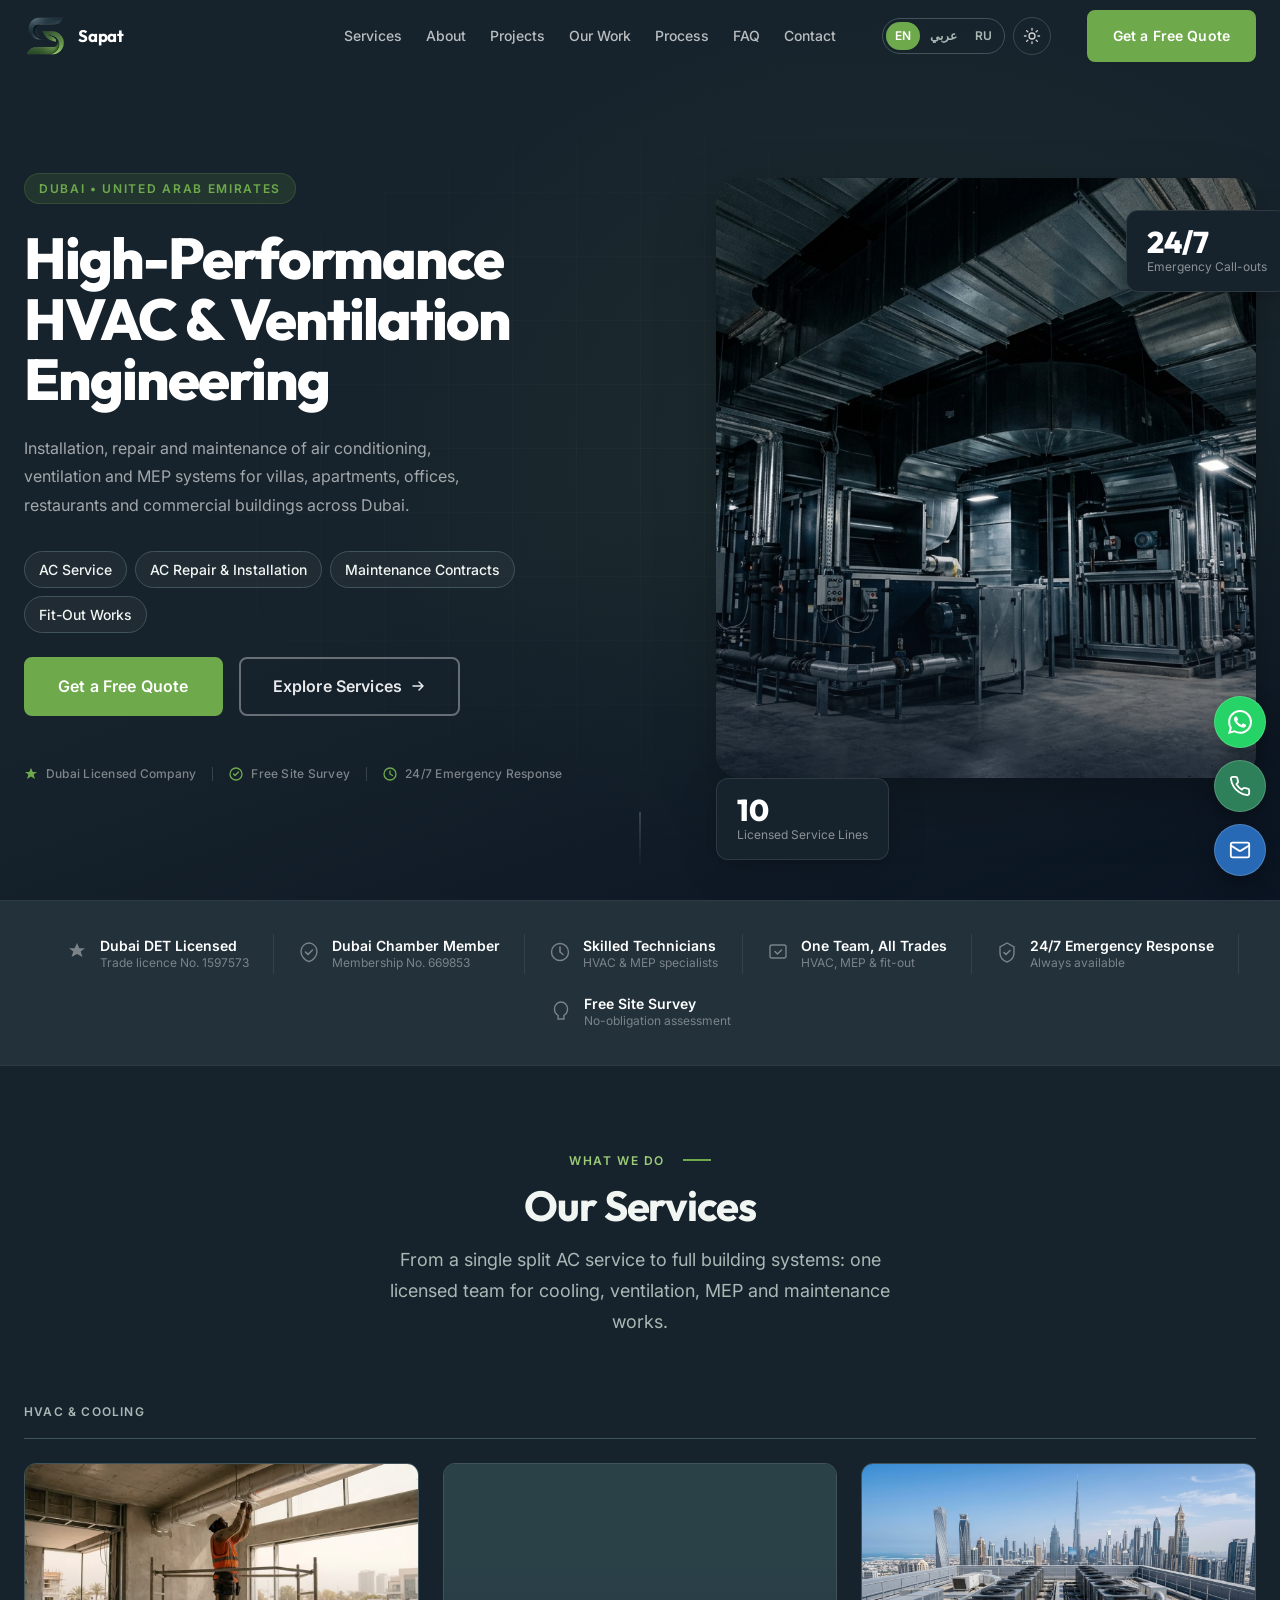
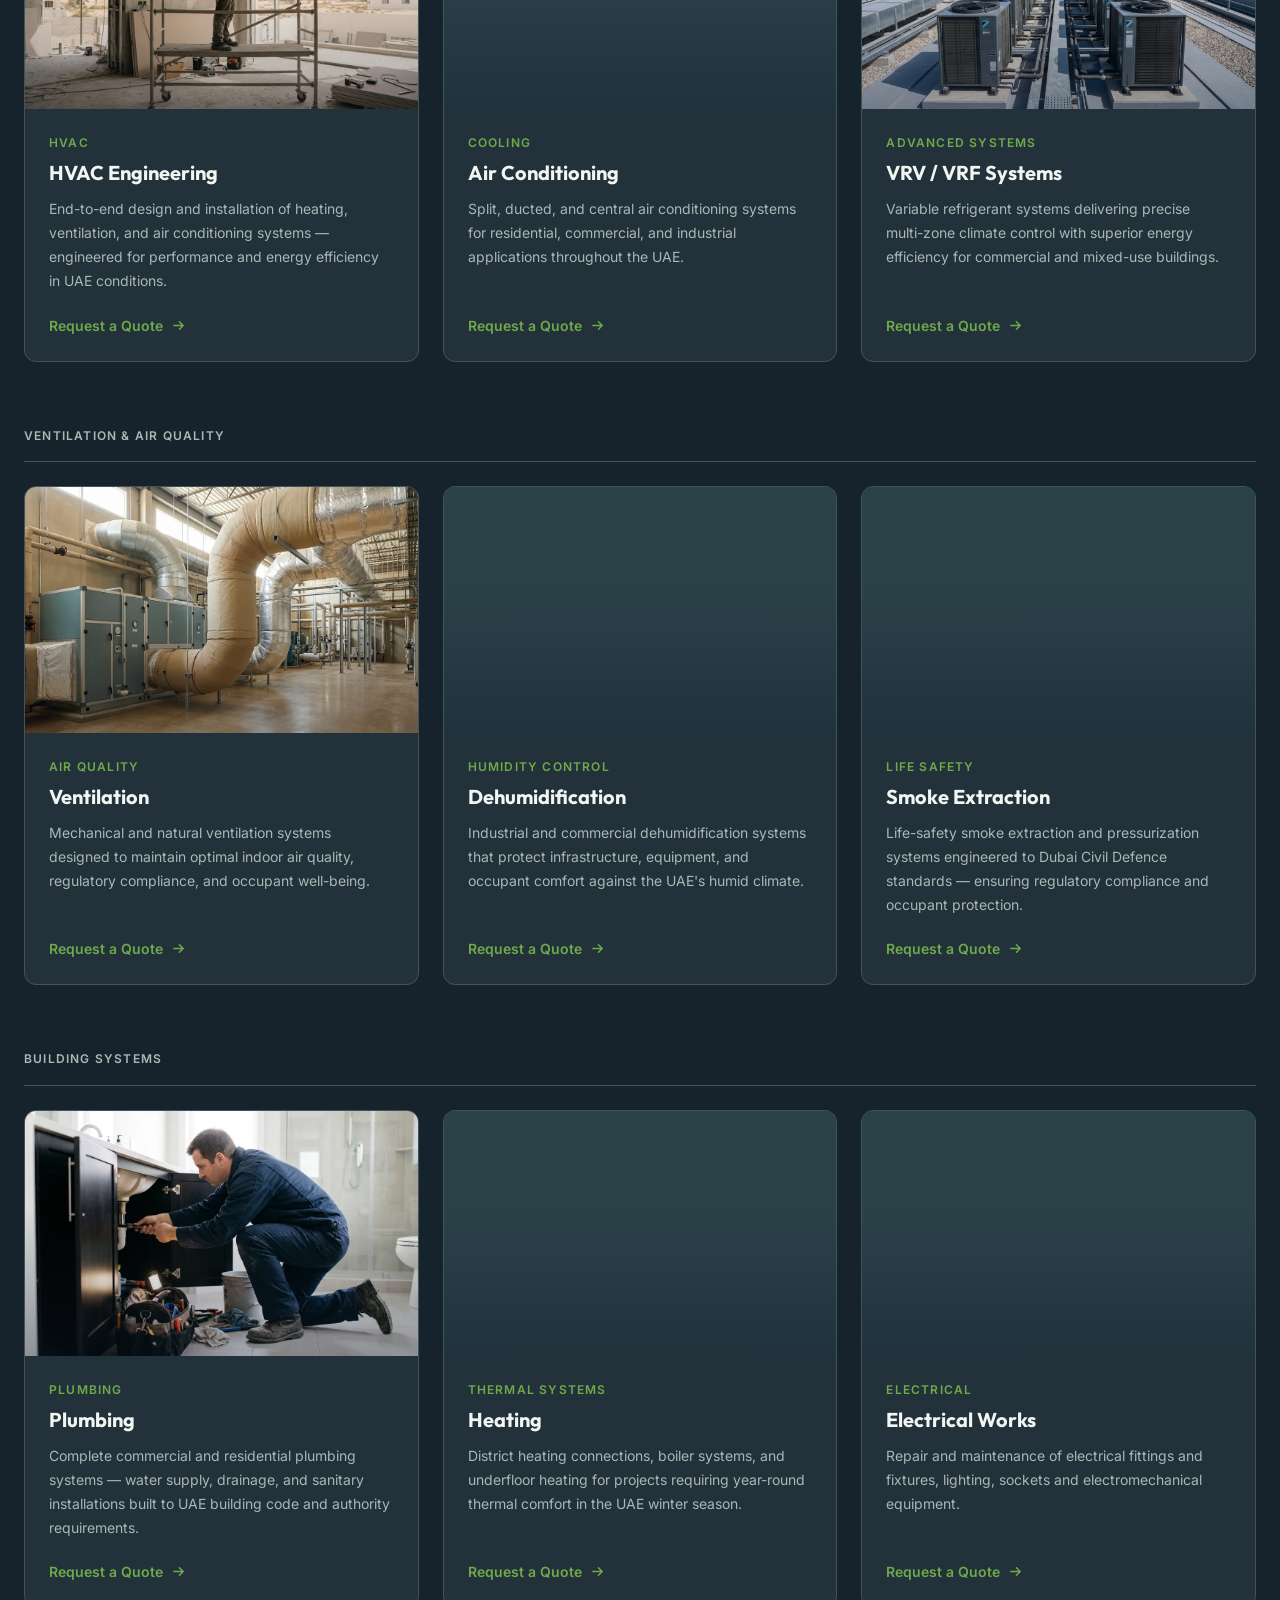
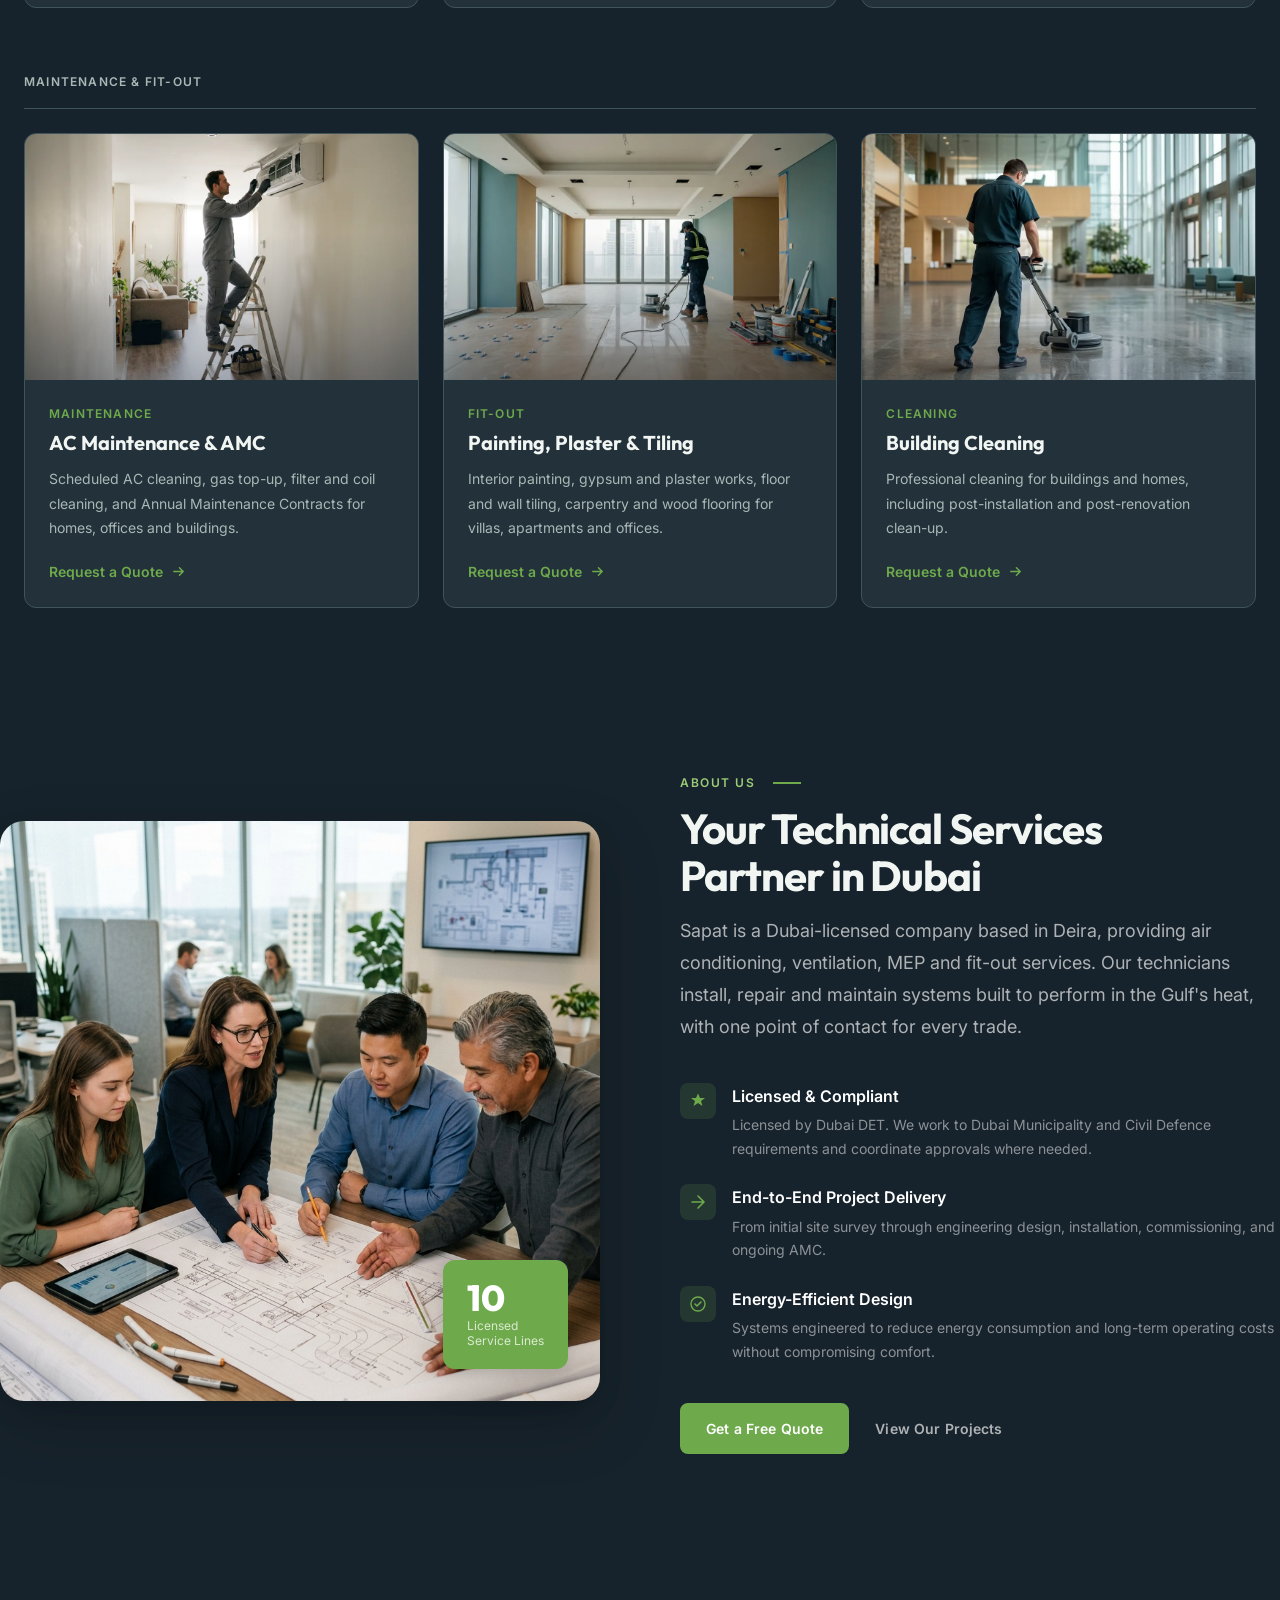
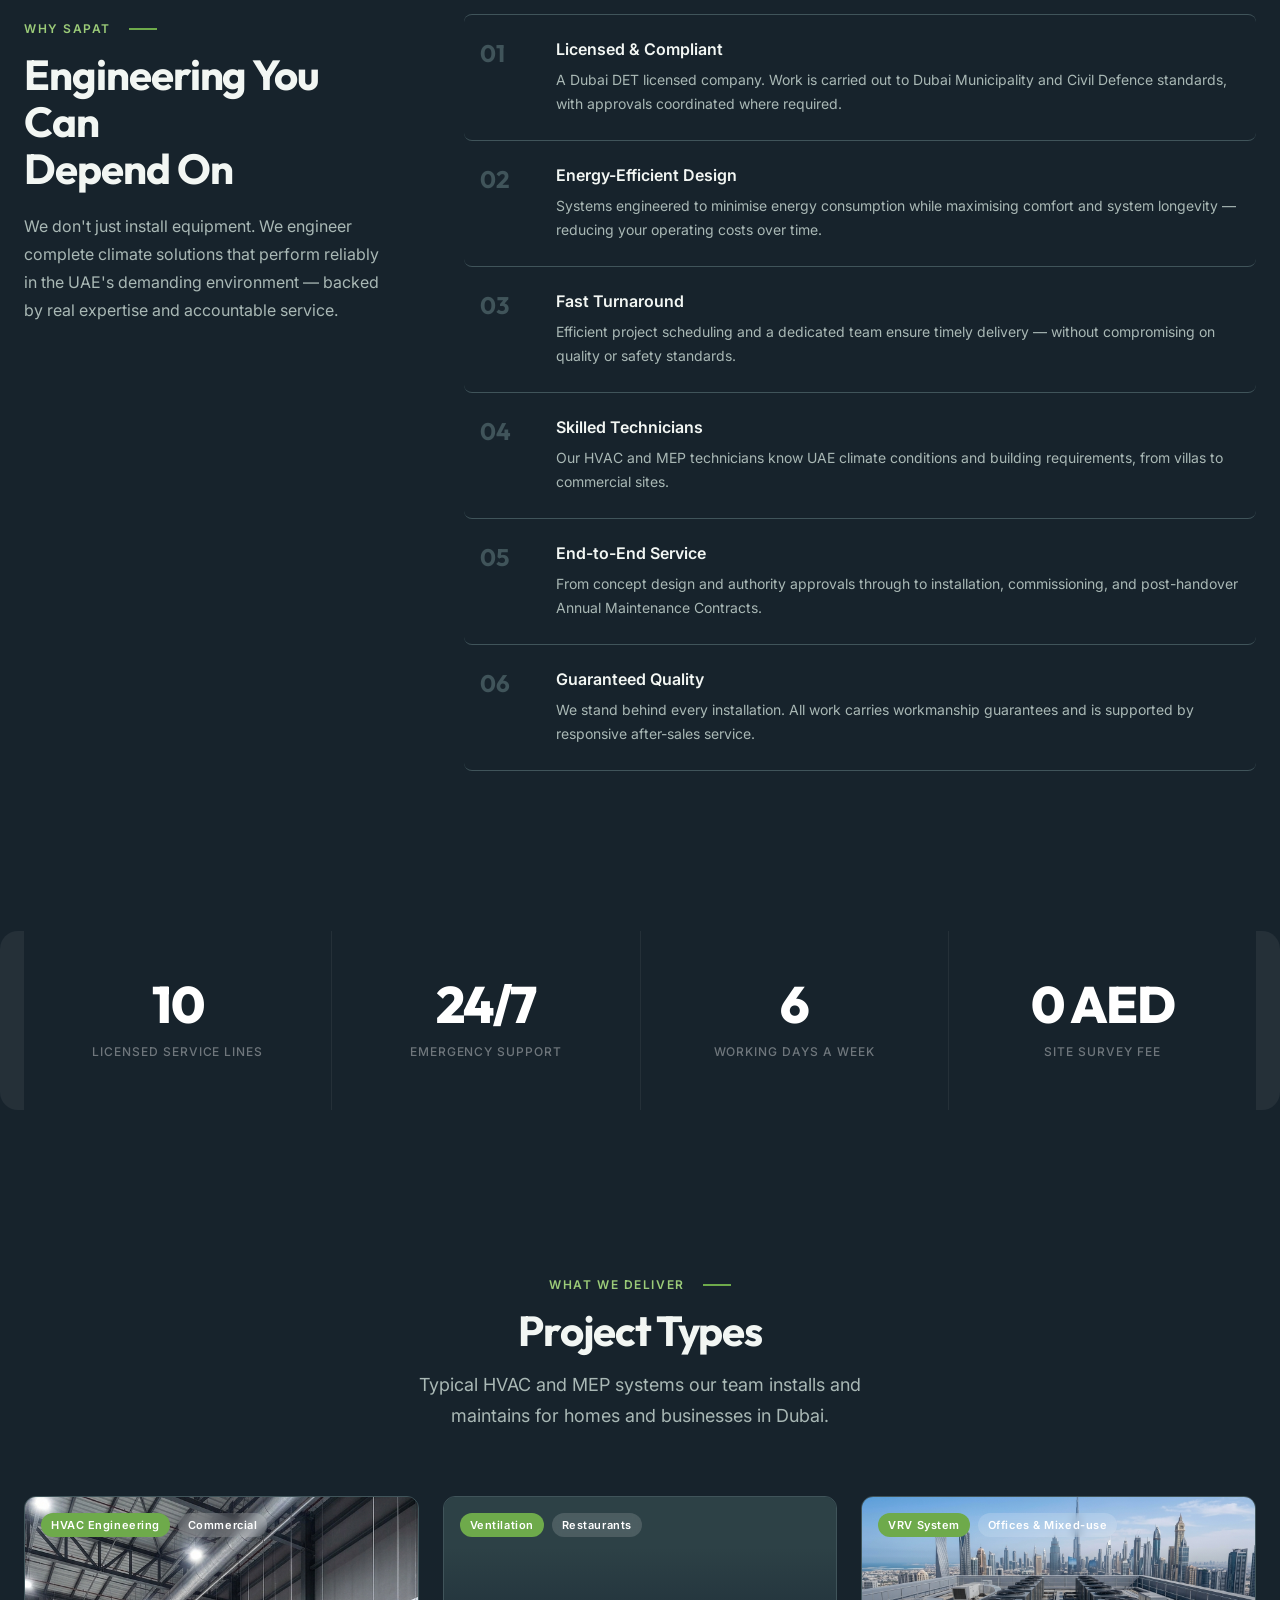
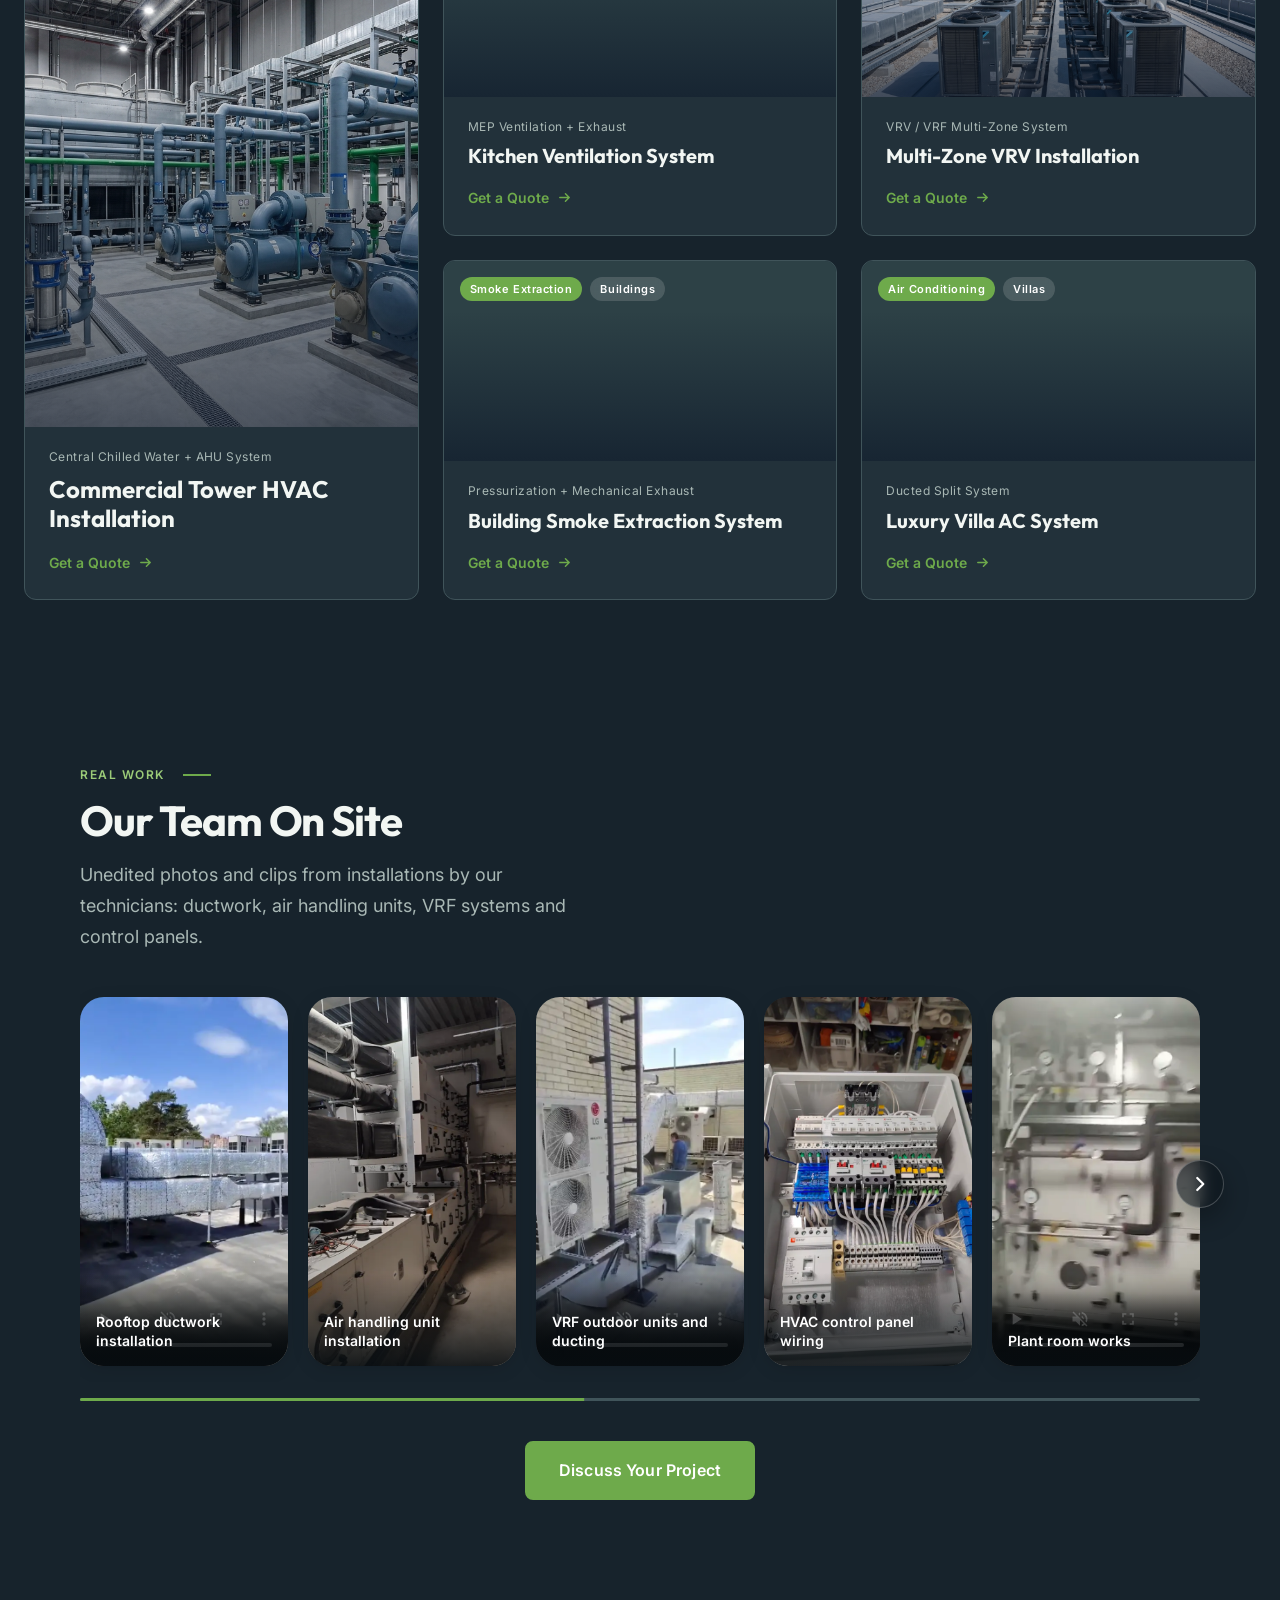
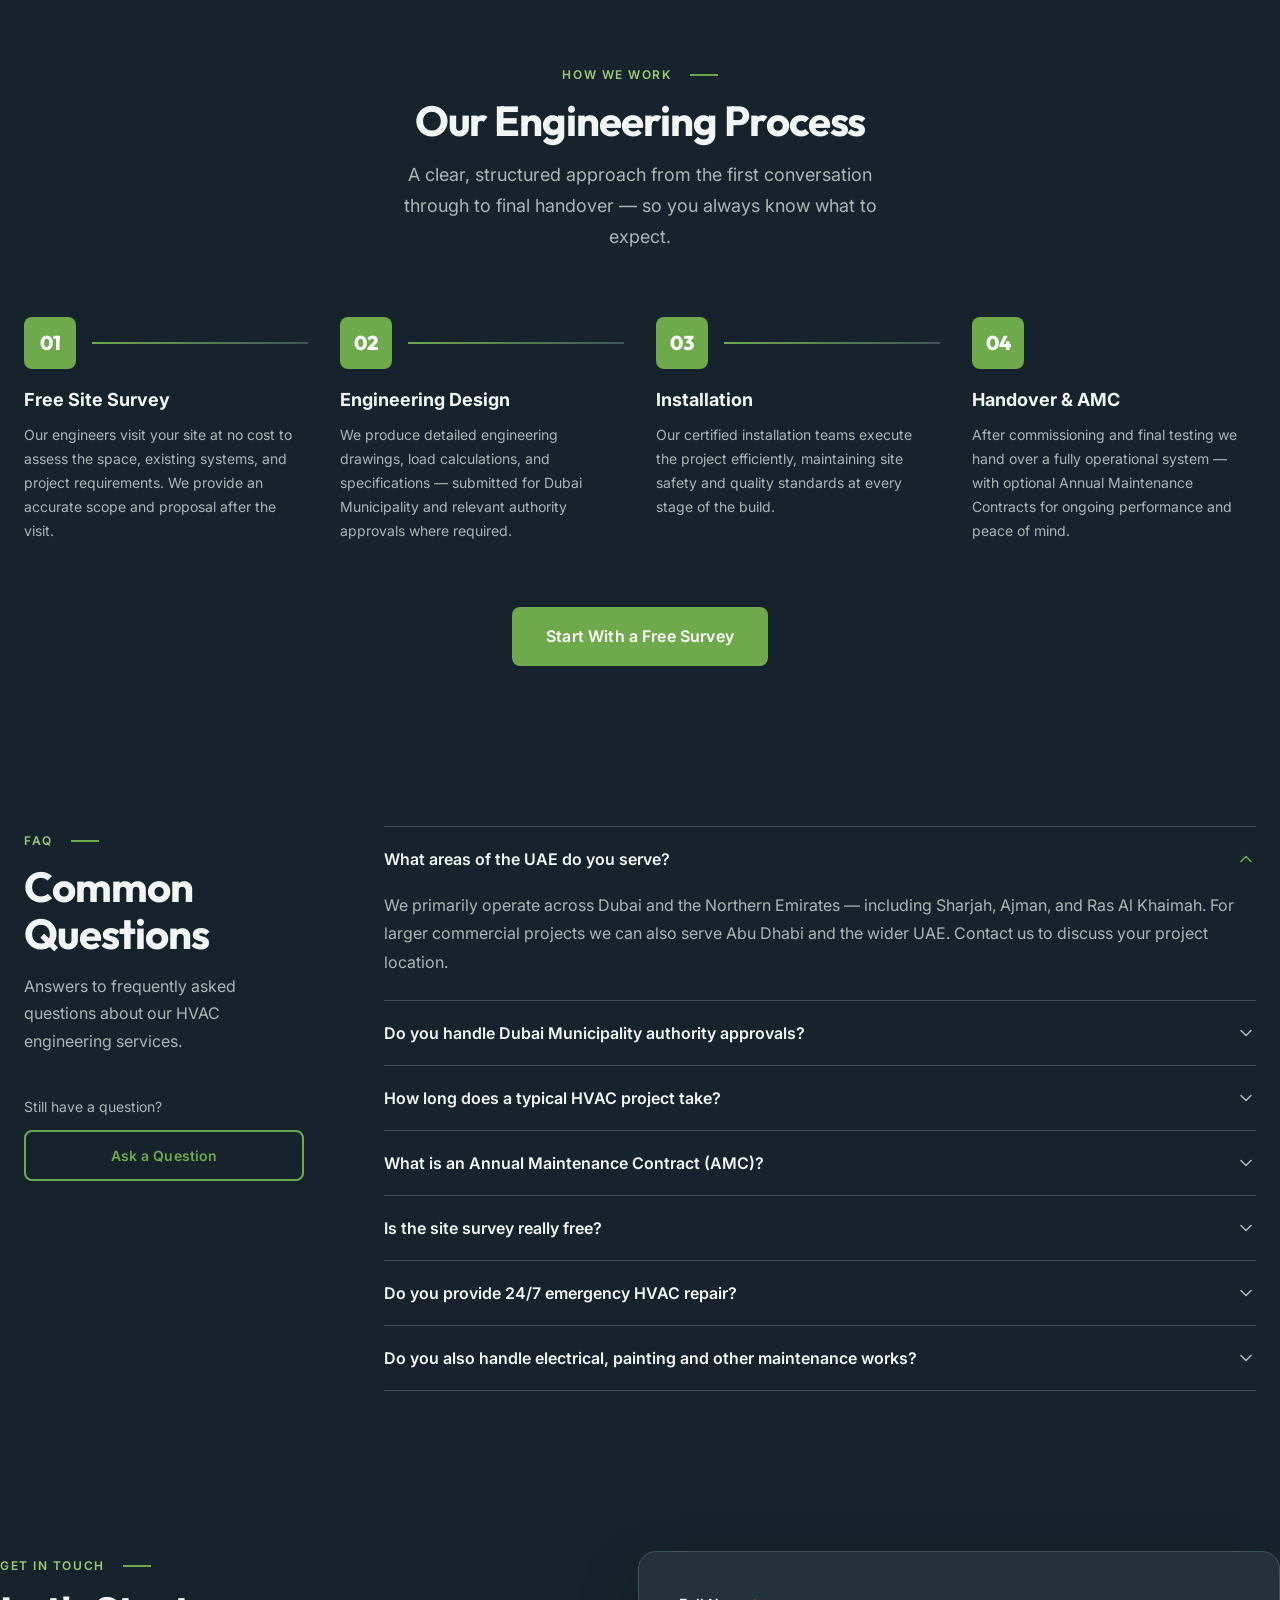
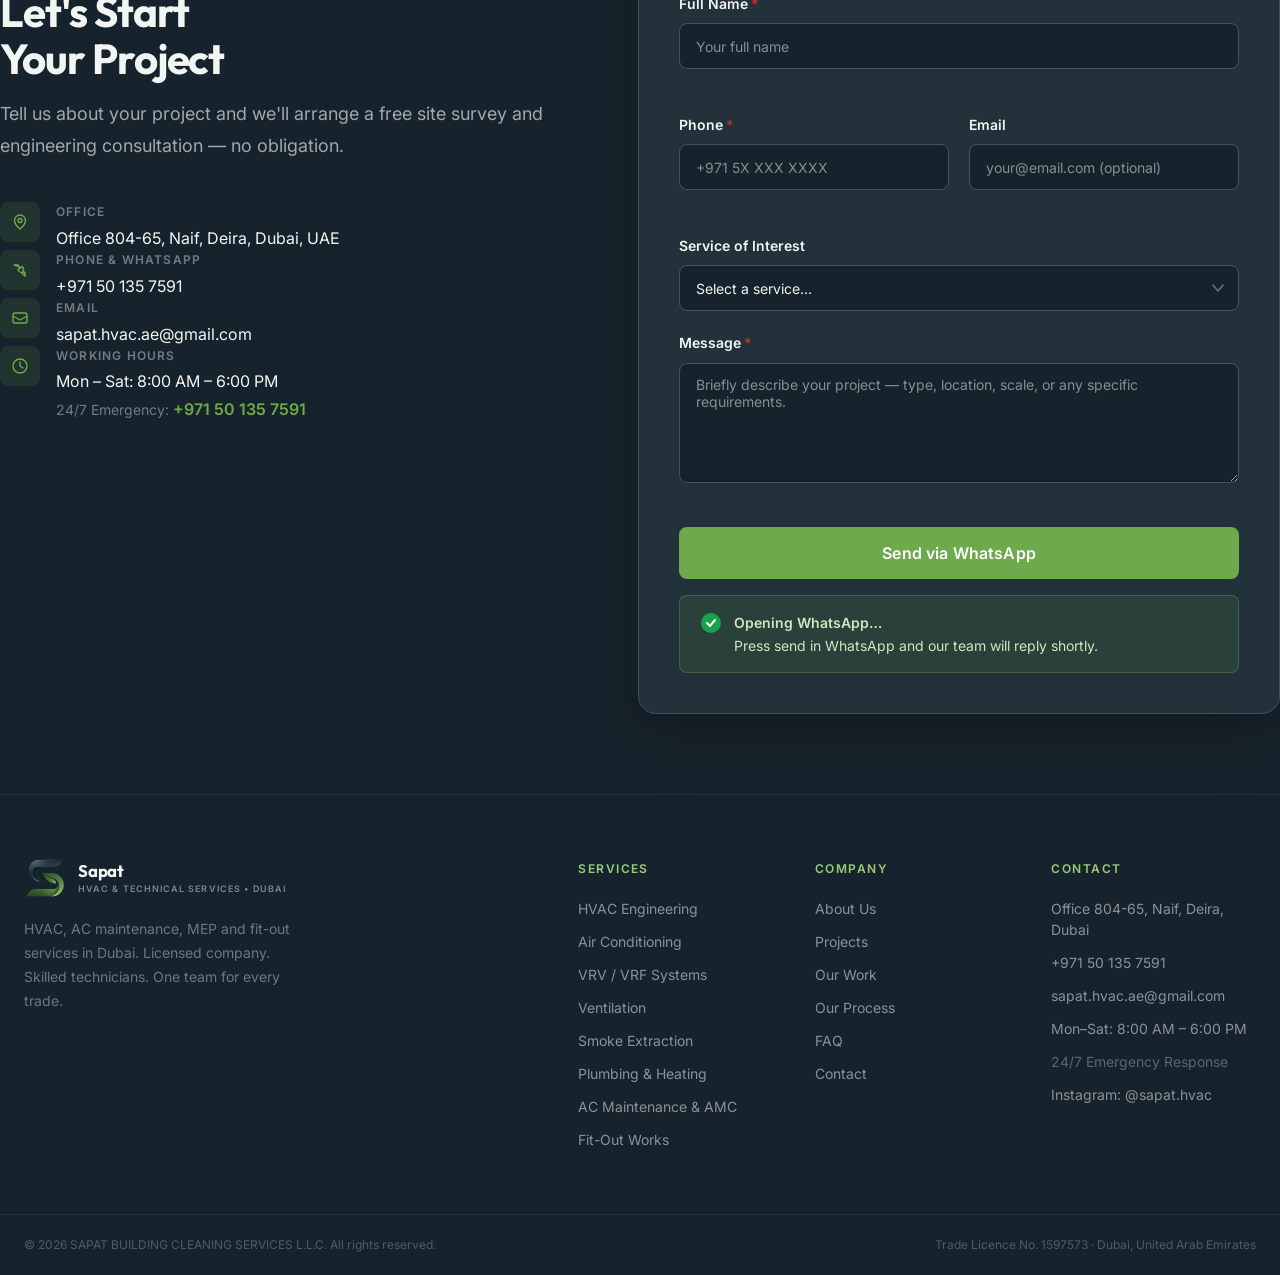
==== commit 39668298: "Update site: real contacts, AR/RU versions, work gallery, mobile fixes - Real phone, WhatsApp, email" ====
--- a/index.html
+++ b/index.html
@@ -3,19 +3,29 @@
 <head>
   <meta charset="UTF-8">
   <meta name="viewport" content="width=device-width, initial-scale=1.0">
-  <meta name="description" content="Sapat Climate Solutions — Premium HVAC, ventilation, and air conditioning engineering services in Dubai, UAE. Dubai Municipality approved, 10+ years experience, 500+ completed projects.">
-  <meta name="keywords" content="HVAC Dubai, air conditioning UAE, VRV VRF systems, ventilation engineering, smoke extraction Dubai, MEP contractor UAE">
-  <meta property="og:title" content="Sapat Climate Solutions | HVAC & Ventilation Engineering — Dubai, UAE">
-  <meta property="og:description" content="Premium HVAC, ventilation and air conditioning engineering services in Dubai, UAE. Municipality approved. Free site survey.">
+  <meta name="description" content="Sapat: licensed HVAC, AC maintenance, MEP and fit-out services in Dubai, UAE. Free site survey, 24/7 emergency support. Call or WhatsApp +971 50 135 7591.">
+  <meta name="keywords" content="AC repair Dubai, AC maintenance Dubai, HVAC company Dubai, AC installation Deira, VRV VRF Dubai, ventilation Dubai, MEP maintenance Dubai, AMC Dubai">
+  <meta property="og:title" content="Sapat | HVAC, AC &amp; Technical Services in Dubai">
+  <meta property="og:description" content="Licensed HVAC, AC maintenance, MEP and fit-out services in Dubai. Free site survey. 24/7 emergency support.">
   <meta property="og:type" content="website">
-  <meta property="og:url" content="https://apexclimate.ae">
-  <title>Sapat Climate Solutions | HVAC & Ventilation Engineering — Dubai, UAE</title>
+  <meta property="og:url" content="https://userobidjonov-oss.github.io/sapat-hvac-website/">
+  <title>Sapat | HVAC, AC &amp; Technical Services in Dubai, UAE</title>
   <link rel="preconnect" href="https://fonts.googleapis.com">
   <link rel="preconnect" href="https://fonts.gstatic.com" crossorigin>
   <link href="https://fonts.googleapis.com/css2?family=Inter:wght@300;400;500;600;700&family=Outfit:wght@400;500;600;700;800&display=swap" rel="stylesheet">
-  <link rel="stylesheet" href="css/style.css">
+  <link rel="alternate" hreflang="en" href="https://userobidjonov-oss.github.io/sapat-hvac-website/">
+  <link rel="alternate" hreflang="ar" href="https://userobidjonov-oss.github.io/sapat-hvac-website/ar/">
+  <link rel="alternate" hreflang="ru" href="https://userobidjonov-oss.github.io/sapat-hvac-website/ru/">
+  <link rel="stylesheet" href="css/style.css?v=20261126d">
+  <script>
+    /* Enable entrance animations before first paint (skipped for reduced motion). */
+    if ('IntersectionObserver' in window && !window.matchMedia('(prefers-reduced-motion: reduce)').matches) {
+      document.documentElement.classList.add('js-motion');
+    }
+  </script>
 </head>
 <body>
+<div class="scroll-progress" aria-hidden="true"></div>
 
 <!-- ============================================================
      SKIP LINK
@@ -28,13 +38,13 @@
 <nav id="navbar" class="navbar" role="navigation" aria-label="Main navigation">
   <div class="container navbar__inner">
 
-    <a href="#hero" class="navbar__logo" aria-label="Sapat Engineering — Home">
+    <a href="#hero" class="navbar__logo" aria-label="Sapat home">
       <span class="brand-mark" aria-hidden="true">
         <img src="images/sapat-icon.webp" alt="">
       </span>
       <span class="brand-copy">
-        <span class="brand-name">Sapat Engineering</span>
-        <span class="brand-sub">HVAC &amp; Ventilation &bull; Dubai</span>
+        <span class="brand-name">Sapat</span>
+        <span class="brand-sub">HVAC &amp; Technical Services &bull; Dubai</span>
       </span>
     </a>
 
@@ -42,23 +52,32 @@
       <li><a href="#services"  class="nav-link">Services</a></li>
       <li><a href="#about"     class="nav-link">About</a></li>
       <li><a href="#projects"  class="nav-link">Projects</a></li>
+      <li><a href="#work"      class="nav-link">Our Work</a></li>
       <li><a href="#process"   class="nav-link">Process</a></li>
       <li><a href="#faq"       class="nav-link">FAQ</a></li>
       <li><a href="#contact"   class="nav-link">Contact</a></li>
     </ul>
 
+    <div class="navbar__tools">
+      <div class="lang-switch" role="group" aria-label="Language">
+        <a href="./" data-lang="en" lang="en">EN</a>
+        <a href="ar/" data-lang="ar" lang="ar">عربي</a>
+        <a href="ru/" data-lang="ru" lang="ru">RU</a>
+      </div>
+
+      <button class="theme-toggle" id="themeToggle" type="button" aria-label="Switch to light mode" aria-pressed="false">
+        <svg class="theme-toggle__icon theme-toggle__icon--sun" width="18" height="18" viewBox="0 0 24 24" fill="none" aria-hidden="true">
+          <circle cx="12" cy="12" r="4" stroke="currentColor" stroke-width="1.8"/>
+          <path d="M12 2V4M12 20V22M4.93 4.93L6.34 6.34M17.66 17.66L19.07 19.07M2 12H4M20 12H22M4.93 19.07L6.34 17.66M17.66 6.34L19.07 4.93" stroke="currentColor" stroke-width="1.8" stroke-linecap="round"/>
+        </svg>
+        <svg class="theme-toggle__icon theme-toggle__icon--moon" width="18" height="18" viewBox="0 0 24 24" fill="none" aria-hidden="true">
+          <path d="M20.5 15.2A8.5 8.5 0 0 1 8.8 3.5 8.5 8.5 0 1 0 20.5 15.2Z" stroke="currentColor" stroke-width="1.8" stroke-linejoin="round"/>
+        </svg>
+        <span class="theme-toggle__text sr-only">Light</span>
+      </button>
+    </div>
+
     <a href="#contact" class="btn btn--primary navbar__cta">Get a Free Quote</a>
-
-    <button class="theme-toggle" id="themeToggle" type="button" aria-label="Switch to light mode" aria-pressed="false">
-      <svg class="theme-toggle__icon theme-toggle__icon--sun" width="18" height="18" viewBox="0 0 24 24" fill="none" aria-hidden="true">
-        <circle cx="12" cy="12" r="4" stroke="currentColor" stroke-width="1.8"/>
-        <path d="M12 2V4M12 20V22M4.93 4.93L6.34 6.34M17.66 17.66L19.07 19.07M2 12H4M20 12H22M4.93 19.07L6.34 17.66M17.66 6.34L19.07 4.93" stroke="currentColor" stroke-width="1.8" stroke-linecap="round"/>
-      </svg>
-      <svg class="theme-toggle__icon theme-toggle__icon--moon" width="18" height="18" viewBox="0 0 24 24" fill="none" aria-hidden="true">
-        <path d="M20.5 15.2A8.5 8.5 0 0 1 8.8 3.5 8.5 8.5 0 1 0 20.5 15.2Z" stroke="currentColor" stroke-width="1.8" stroke-linejoin="round"/>
-      </svg>
-      <span class="theme-toggle__text">Light</span>
-    </button>
 
     <button
       class="navbar__toggle"
@@ -90,11 +109,19 @@
     <li><a href="#services"  class="mobile-link">Services</a></li>
     <li><a href="#about"     class="mobile-link">About</a></li>
     <li><a href="#projects"  class="mobile-link">Projects</a></li>
+    <li><a href="#work"      class="mobile-link">Our Work</a></li>
     <li><a href="#process"   class="mobile-link">Process</a></li>
     <li><a href="#faq"       class="mobile-link">FAQ</a></li>
     <li><a href="#contact"   class="mobile-link">Contact</a></li>
   </ul>
   <a href="#contact" class="btn btn--primary mobile-menu__cta">Get a Free Quote</a>
+  <div class="lang-switch lang-switch--mobile" role="group" aria-label="Language">
+      <a href="./" data-lang="en" lang="en">EN</a>
+      <a href="ar/" data-lang="ar" lang="ar">عربي</a>
+      <a href="ru/" data-lang="ru" lang="ru">RU</a>
+    </div>
+
+
 </nav>
 
 <!-- ============================================================
@@ -119,9 +146,16 @@
       </h1>
 
       <p class="hero__sub">
-        We design, engineer, and install precision climate control systems for commercial,
-        residential, and industrial projects across the UAE.
+        Installation, repair and maintenance of air conditioning, ventilation and MEP systems
+        for villas, apartments, offices, restaurants and commercial buildings across Dubai.
       </p>
+
+      <nav class="hero__chips" aria-label="Popular services">
+        <a href="#service-amc" class="hero__chip">AC Service</a>
+        <a href="#service-ac" class="hero__chip">AC Repair &amp; Installation</a>
+        <a href="#service-amc" class="hero__chip">Maintenance Contracts</a>
+        <a href="#service-fitout" class="hero__chip">Fit-Out Works</a>
+      </nav>
 
       <div class="hero__actions">
         <a href="#contact" class="btn btn--primary btn--lg" id="hero-cta-primary">
@@ -140,7 +174,7 @@
           <svg width="14" height="14" viewBox="0 0 14 14" fill="none" aria-hidden="true">
             <path d="M7 1L8.8 5H13L9.6 7.5L11 12L7 9.5L3 12L4.4 7.5L1 5H5.2L7 1Z" fill="#6EAA4B"/>
           </svg>
-          Municipality Approved
+          Dubai Licensed Company
         </div>
         <div class="hero__trust-divider" aria-hidden="true"></div>
         <div class="hero__trust-item" role="listitem">
@@ -148,7 +182,7 @@
             <circle cx="7" cy="7" r="6" stroke="#6EAA4B" stroke-width="1.3"/>
             <path d="M4.5 7L6 8.5L9.5 5" stroke="#6EAA4B" stroke-width="1.3" stroke-linecap="round" stroke-linejoin="round"/>
           </svg>
-          UAE Licensed
+          Free Site Survey
         </div>
         <div class="hero__trust-divider" aria-hidden="true"></div>
         <div class="hero__trust-item" role="listitem">
@@ -173,12 +207,12 @@
         >
         <div class="hero__image-overlay" aria-hidden="true"></div>
         <div class="hero__badge">
-          <span class="hero__badge-num">500+</span>
-          <span class="hero__badge-label">Projects Completed</span>
+          <span class="hero__badge-num">10</span>
+          <span class="hero__badge-label">Licensed Service Lines</span>
         </div>
         <div class="hero__badge hero__badge--alt">
-          <span class="hero__badge-num">10+</span>
-          <span class="hero__badge-label">Years of Excellence</span>
+          <span class="hero__badge-num">24/7</span>
+          <span class="hero__badge-label">Emergency Call-outs</span>
         </div>
       </div>
     </div>
@@ -203,8 +237,8 @@
           </svg>
         </span>
         <div>
-          <strong>Dubai Municipality Approved</strong>
-          <span>Fully certified MEP firm</span>
+          <strong>Dubai DET Licensed</strong>
+          <span>Trade licence No. 1597573</span>
         </div>
       </li>
 
@@ -218,8 +252,8 @@
           </svg>
         </span>
         <div>
-          <strong>UAE Licensed Contractor</strong>
-          <span>Registered trade license</span>
+          <strong>Dubai Chamber Member</strong>
+          <span>Membership No. 669853</span>
         </div>
       </li>
 
@@ -233,8 +267,8 @@
           </svg>
         </span>
         <div>
-          <strong>10+ Years Experience</strong>
-          <span>Trusted HVAC expertise</span>
+          <strong>Skilled Technicians</strong>
+          <span>HVAC &amp; MEP specialists</span>
         </div>
       </li>
 
@@ -248,8 +282,8 @@
           </svg>
         </span>
         <div>
-          <strong>500+ Projects Delivered</strong>
-          <span>Across Dubai &amp; the UAE</span>
+          <strong>One Team, All Trades</strong>
+          <span>HVAC, MEP &amp; fit-out</span>
         </div>
       </li>
 
@@ -294,21 +328,20 @@
 
     <header class="section-header reveal">
       <span class="section-label">What We Do</span>
-      <h2 id="services-heading" class="section-title">Engineering Services</h2>
+      <h2 id="services-heading" class="section-title">Our Services</h2>
       <p class="section-desc">
-        Comprehensive climate engineering solutions for every project type — from single-unit
-        residential installations to large-scale commercial systems.
+        From a single split AC service to full building systems: one licensed team for cooling,
+        ventilation, MEP and maintenance works.
       </p>
     </header>
 
-    <!-- Category: HVAC & Cooling -->
     <div class="services__category reveal">
       <h3 class="services__cat-label">HVAC &amp; Cooling</h3>
       <div class="services__grid">
 
-        <article class="service-card service-card--featured" id="service-hvac">
+        <article class="service-card" id="service-hvac">
           <div class="service-card__img-wrap">
-            <div class="service-card__img-bg service-card__img-bg--hvac" role="img" aria-label="HVAC Engineering installation"></div>
+            <img src="images/services/hvac.webp" alt="HVAC Engineering installation" class="service-card__img" loading="lazy" decoding="async" width="1200" height="670">
             <div class="service-card__overlay" aria-hidden="true"></div>
           </div>
           <div class="service-card__body">
@@ -316,7 +349,7 @@
             <h4 class="service-card__title">HVAC Engineering</h4>
             <p class="service-card__desc">End-to-end design and installation of heating, ventilation, and air conditioning systems — engineered for performance and energy efficiency in UAE conditions.</p>
             <a href="#contact" class="service-card__link" aria-label="Enquire about HVAC Engineering service">
-              Explore Service
+              Request a Quote
               <svg width="15" height="15" viewBox="0 0 16 16" fill="none" aria-hidden="true">
                 <path d="M3 8H13M13 8L9 4M13 8L9 12" stroke="currentColor" stroke-width="1.6" stroke-linecap="round" stroke-linejoin="round"/>
               </svg>
@@ -326,7 +359,7 @@
 
         <article class="service-card" id="service-ac">
           <div class="service-card__img-wrap">
-            <div class="service-card__img-bg service-card__img-bg--ac" role="img" aria-label="Air conditioning system"></div>
+            <img src="images/services/ac.webp" alt="Air conditioning system" class="service-card__img" loading="lazy" decoding="async" width="1200" height="670">
             <div class="service-card__overlay" aria-hidden="true"></div>
           </div>
           <div class="service-card__body">
@@ -334,7 +367,7 @@
             <h4 class="service-card__title">Air Conditioning</h4>
             <p class="service-card__desc">Split, ducted, and central air conditioning systems for residential, commercial, and industrial applications throughout the UAE.</p>
             <a href="#contact" class="service-card__link" aria-label="Enquire about Air Conditioning service">
-              Explore Service
+              Request a Quote
               <svg width="15" height="15" viewBox="0 0 16 16" fill="none" aria-hidden="true">
                 <path d="M3 8H13M13 8L9 4M13 8L9 12" stroke="currentColor" stroke-width="1.6" stroke-linecap="round" stroke-linejoin="round"/>
               </svg>
@@ -352,7 +385,7 @@
             <h4 class="service-card__title">VRV / VRF Systems</h4>
             <p class="service-card__desc">Variable refrigerant systems delivering precise multi-zone climate control with superior energy efficiency for commercial and mixed-use buildings.</p>
             <a href="#contact" class="service-card__link" aria-label="Enquire about VRV VRF Systems service">
-              Explore Service
+              Request a Quote
               <svg width="15" height="15" viewBox="0 0 16 16" fill="none" aria-hidden="true">
                 <path d="M3 8H13M13 8L9 4M13 8L9 12" stroke="currentColor" stroke-width="1.6" stroke-linecap="round" stroke-linejoin="round"/>
               </svg>
@@ -363,14 +396,13 @@
       </div>
     </div>
 
-    <!-- Category: Ventilation & Air Quality -->
     <div class="services__category reveal">
       <h3 class="services__cat-label">Ventilation &amp; Air Quality</h3>
       <div class="services__grid">
 
         <article class="service-card" id="service-ventilation">
           <div class="service-card__img-wrap">
-            <div class="service-card__img-bg service-card__img-bg--ventilation" role="img" aria-label="Industrial ventilation system"></div>
+            <img src="images/services/ventilation.webp" alt="Industrial ventilation system" class="service-card__img" loading="lazy" decoding="async" width="1200" height="670">
             <div class="service-card__overlay" aria-hidden="true"></div>
           </div>
           <div class="service-card__body">
@@ -378,7 +410,7 @@
             <h4 class="service-card__title">Ventilation</h4>
             <p class="service-card__desc">Mechanical and natural ventilation systems designed to maintain optimal indoor air quality, regulatory compliance, and occupant well-being.</p>
             <a href="#contact" class="service-card__link" aria-label="Enquire about Ventilation service">
-              Explore Service
+              Request a Quote
               <svg width="15" height="15" viewBox="0 0 16 16" fill="none" aria-hidden="true">
                 <path d="M3 8H13M13 8L9 4M13 8L9 12" stroke="currentColor" stroke-width="1.6" stroke-linecap="round" stroke-linejoin="round"/>
               </svg>
@@ -388,7 +420,7 @@
 
         <article class="service-card" id="service-dehumid">
           <div class="service-card__img-wrap">
-            <div class="service-card__img-bg service-card__img-bg--dehumid" role="img" aria-label="Dehumidification system in industrial setting"></div>
+            <img src="images/services/dehumid.webp" alt="Dehumidification system in industrial setting" class="service-card__img" loading="lazy" decoding="async" width="1200" height="670">
             <div class="service-card__overlay" aria-hidden="true"></div>
           </div>
           <div class="service-card__body">
@@ -396,7 +428,7 @@
             <h4 class="service-card__title">Dehumidification</h4>
             <p class="service-card__desc">Industrial and commercial dehumidification systems that protect infrastructure, equipment, and occupant comfort against the UAE's humid climate.</p>
             <a href="#contact" class="service-card__link" aria-label="Enquire about Dehumidification service">
-              Explore Service
+              Request a Quote
               <svg width="15" height="15" viewBox="0 0 16 16" fill="none" aria-hidden="true">
                 <path d="M3 8H13M13 8L9 4M13 8L9 12" stroke="currentColor" stroke-width="1.6" stroke-linecap="round" stroke-linejoin="round"/>
               </svg>
@@ -406,7 +438,7 @@
 
         <article class="service-card" id="service-smoke">
           <div class="service-card__img-wrap">
-            <div class="service-card__img-bg service-card__img-bg--smoke" role="img" aria-label="Smoke extraction system installation"></div>
+            <img src="images/services/smoke.webp" alt="Smoke extraction system installation" class="service-card__img" loading="lazy" decoding="async" width="1200" height="670">
             <div class="service-card__overlay" aria-hidden="true"></div>
           </div>
           <div class="service-card__body">
@@ -414,7 +446,7 @@
             <h4 class="service-card__title">Smoke Extraction</h4>
             <p class="service-card__desc">Life-safety smoke extraction and pressurization systems engineered to Dubai Civil Defence standards — ensuring regulatory compliance and occupant protection.</p>
             <a href="#contact" class="service-card__link" aria-label="Enquire about Smoke Extraction service">
-              Explore Service
+              Request a Quote
               <svg width="15" height="15" viewBox="0 0 16 16" fill="none" aria-hidden="true">
                 <path d="M3 8H13M13 8L9 4M13 8L9 12" stroke="currentColor" stroke-width="1.6" stroke-linecap="round" stroke-linejoin="round"/>
               </svg>
@@ -425,14 +457,13 @@
       </div>
     </div>
 
-    <!-- Category: Building Systems -->
     <div class="services__category reveal">
       <h3 class="services__cat-label">Building Systems</h3>
-      <div class="services__grid services__grid--two">
+      <div class="services__grid">
 
         <article class="service-card" id="service-plumbing">
           <div class="service-card__img-wrap">
-            <div class="service-card__img-bg service-card__img-bg--plumbing" role="img" aria-label="Commercial plumbing installation"></div>
+            <img src="images/services/plumbing.webp" alt="Commercial plumbing installation" class="service-card__img" loading="lazy" decoding="async" width="1200" height="670">
             <div class="service-card__overlay" aria-hidden="true"></div>
           </div>
           <div class="service-card__body">
@@ -440,7 +471,7 @@
             <h4 class="service-card__title">Plumbing</h4>
             <p class="service-card__desc">Complete commercial and residential plumbing systems — water supply, drainage, and sanitary installations built to UAE building code and authority requirements.</p>
             <a href="#contact" class="service-card__link" aria-label="Enquire about Plumbing service">
-              Explore Service
+              Request a Quote
               <svg width="15" height="15" viewBox="0 0 16 16" fill="none" aria-hidden="true">
                 <path d="M3 8H13M13 8L9 4M13 8L9 12" stroke="currentColor" stroke-width="1.6" stroke-linecap="round" stroke-linejoin="round"/>
               </svg>
@@ -450,7 +481,7 @@
 
         <article class="service-card" id="service-heating">
           <div class="service-card__img-wrap">
-            <div class="service-card__img-bg service-card__img-bg--heating" role="img" aria-label="Heating system installation"></div>
+            <img src="images/services/heating.webp" alt="Heating system installation" class="service-card__img" loading="lazy" decoding="async" width="1200" height="670">
             <div class="service-card__overlay" aria-hidden="true"></div>
           </div>
           <div class="service-card__body">
@@ -458,7 +489,86 @@
             <h4 class="service-card__title">Heating</h4>
             <p class="service-card__desc">District heating connections, boiler systems, and underfloor heating for projects requiring year-round thermal comfort in the UAE winter season.</p>
             <a href="#contact" class="service-card__link" aria-label="Enquire about Heating service">
-              Explore Service
+              Request a Quote
+              <svg width="15" height="15" viewBox="0 0 16 16" fill="none" aria-hidden="true">
+                <path d="M3 8H13M13 8L9 4M13 8L9 12" stroke="currentColor" stroke-width="1.6" stroke-linecap="round" stroke-linejoin="round"/>
+              </svg>
+            </a>
+          </div>
+        </article>
+
+        <article class="service-card" id="service-electrical">
+          <div class="service-card__img-wrap">
+            <img src="images/services/electrical.webp" alt="Electrical Works" class="service-card__img" loading="lazy" decoding="async" width="1200" height="670">
+            <div class="service-card__overlay" aria-hidden="true"></div>
+          </div>
+          <div class="service-card__body">
+            <span class="service-card__cat">Electrical</span>
+            <h4 class="service-card__title">Electrical Works</h4>
+            <p class="service-card__desc">Repair and maintenance of electrical fittings and fixtures, lighting, sockets and electromechanical equipment.</p>
+            <a href="#contact" class="service-card__link" aria-label="Enquire about Electrical Works">
+              Request a Quote
+              <svg width="15" height="15" viewBox="0 0 16 16" fill="none" aria-hidden="true">
+                <path d="M3 8H13M13 8L9 4M13 8L9 12" stroke="currentColor" stroke-width="1.6" stroke-linecap="round" stroke-linejoin="round"/>
+              </svg>
+            </a>
+          </div>
+        </article>
+
+      </div>
+    </div>
+
+    <div class="services__category reveal">
+      <h3 class="services__cat-label">Maintenance &amp; Fit-Out</h3>
+      <div class="services__grid">
+
+        <article class="service-card" id="service-amc">
+          <div class="service-card__img-wrap">
+            <img src="images/services/amc.webp" alt="AC Maintenance and AMC" class="service-card__img" loading="lazy" decoding="async" width="1200" height="670">
+            <div class="service-card__overlay" aria-hidden="true"></div>
+          </div>
+          <div class="service-card__body">
+            <span class="service-card__cat">Maintenance</span>
+            <h4 class="service-card__title">AC Maintenance &amp; AMC</h4>
+            <p class="service-card__desc">Scheduled AC cleaning, gas top-up, filter and coil cleaning, and Annual Maintenance Contracts for homes, offices and buildings.</p>
+            <a href="#contact" class="service-card__link" aria-label="Enquire about AC Maintenance and AMC">
+              Request a Quote
+              <svg width="15" height="15" viewBox="0 0 16 16" fill="none" aria-hidden="true">
+                <path d="M3 8H13M13 8L9 4M13 8L9 12" stroke="currentColor" stroke-width="1.6" stroke-linecap="round" stroke-linejoin="round"/>
+              </svg>
+            </a>
+          </div>
+        </article>
+
+        <article class="service-card" id="service-fitout">
+          <div class="service-card__img-wrap">
+            <img src="images/services/fitout.webp" alt="Painting, Plaster and Tiling" class="service-card__img" loading="lazy" decoding="async" width="1200" height="670">
+            <div class="service-card__overlay" aria-hidden="true"></div>
+          </div>
+          <div class="service-card__body">
+            <span class="service-card__cat">Fit-Out</span>
+            <h4 class="service-card__title">Painting, Plaster &amp; Tiling</h4>
+            <p class="service-card__desc">Interior painting, gypsum and plaster works, floor and wall tiling, carpentry and wood flooring for villas, apartments and offices.</p>
+            <a href="#contact" class="service-card__link" aria-label="Enquire about Painting, Plaster and Tiling">
+              Request a Quote
+              <svg width="15" height="15" viewBox="0 0 16 16" fill="none" aria-hidden="true">
+                <path d="M3 8H13M13 8L9 4M13 8L9 12" stroke="currentColor" stroke-width="1.6" stroke-linecap="round" stroke-linejoin="round"/>
+              </svg>
+            </a>
+          </div>
+        </article>
+
+        <article class="service-card" id="service-cleaning">
+          <div class="service-card__img-wrap">
+            <img src="images/services/cleaning.webp" alt="Building Cleaning" class="service-card__img" loading="lazy" decoding="async" width="1200" height="670">
+            <div class="service-card__overlay" aria-hidden="true"></div>
+          </div>
+          <div class="service-card__body">
+            <span class="service-card__cat">Cleaning</span>
+            <h4 class="service-card__title">Building Cleaning</h4>
+            <p class="service-card__desc">Professional cleaning for buildings and homes, including post-installation and post-renovation clean-up.</p>
+            <a href="#contact" class="service-card__link" aria-label="Enquire about Building Cleaning">
+              Request a Quote
               <svg width="15" height="15" viewBox="0 0 16 16" fill="none" aria-hidden="true">
                 <path d="M3 8H13M13 8L9 4M13 8L9 12" stroke="currentColor" stroke-width="1.6" stroke-linecap="round" stroke-linejoin="round"/>
               </svg>
@@ -481,27 +591,27 @@
     <div class="about__visual reveal">
       <img
         src="images/about-team.jpg"
-        alt="Sapat Engineering team reviewing HVAC engineering drawings and project plans"
+        alt="Sapat team reviewing HVAC drawings and project plans"
         class="about__img"
         loading="lazy"
         width="560"
         height="680"
       >
       <div class="about__exp-badge" aria-hidden="true">
-        <span class="exp-num">10+</span>
-        <span class="exp-label">Years of Engineering<br>Excellence</span>
+        <span class="exp-num">10</span>
+        <span class="exp-label">Licensed<br>Service Lines</span>
       </div>
     </div>
 
     <div class="about__content reveal">
       <span class="section-label section-label--accent">About Us</span>
       <h2 id="about-heading" class="section-title section-title--light">
-        Dubai's Trusted Climate<br>Engineering Partner
+        Your Technical Services<br>Partner in Dubai
       </h2>
       <p class="about__intro">
-        Since our founding, Sapat Engineering has delivered precision HVAC and MEP solutions
-        across Dubai and the wider UAE. We combine deep local knowledge with international
-        engineering standards to deliver systems that perform reliably in the Gulf's demanding conditions.
+        Sapat is a Dubai-licensed company based in Deira, providing air conditioning, ventilation,
+        MEP and fit-out services. Our technicians install, repair and maintain systems built to perform
+        in the Gulf's heat, with one point of contact for every trade.
       </p>
 
       <div class="about__highlights">
@@ -512,8 +622,8 @@
             </svg>
           </div>
           <div>
-            <strong>Municipality Approved Engineering</strong>
-            <p>All designs meet Dubai Municipality and civil defence requirements. We manage the full submission process.</p>
+            <strong>Licensed &amp; Compliant</strong>
+            <p>Licensed by Dubai DET. We work to Dubai Municipality and Civil Defence requirements and coordinate approvals where needed.</p>
           </div>
         </div>
         <div class="about__highlight">
@@ -557,7 +667,7 @@
   <div class="container why-us__inner">
 
     <div class="why-us__statement reveal">
-      <span class="section-label">Why Sapat Engineering</span>
+      <span class="section-label">Why Sapat</span>
       <h2 id="why-heading" class="section-title">Engineering You Can<br>Depend On</h2>
       <p class="why-us__intro">
         We don't just install equipment. We engineer complete climate solutions that perform
@@ -569,8 +679,8 @@
       <div class="why-item" tabindex="0">
         <span class="why-item__num" aria-hidden="true">01</span>
         <div class="why-item__content">
-          <h3 class="why-item__title">Municipality Approved</h3>
-          <p class="why-item__desc">Every project is designed and submitted in full compliance with Dubai Municipality regulations and civil defence standards.</p>
+          <h3 class="why-item__title">Licensed &amp; Compliant</h3>
+          <p class="why-item__desc">A Dubai DET licensed company. Work is carried out to Dubai Municipality and Civil Defence standards, with approvals coordinated where required.</p>
         </div>
       </div>
       <div class="why-item" tabindex="0">
@@ -590,8 +700,8 @@
       <div class="why-item" tabindex="0">
         <span class="why-item__num" aria-hidden="true">04</span>
         <div class="why-item__content">
-          <h3 class="why-item__title">Senior Engineers</h3>
-          <p class="why-item__desc">All projects are led by experienced MEP engineers with specialist knowledge of UAE climate conditions and building codes.</p>
+          <h3 class="why-item__title">Skilled Technicians</h3>
+          <p class="why-item__desc">Our HVAC and MEP technicians know UAE climate conditions and building requirements, from villas to commercial sites.</p>
         </div>
       </div>
       <div class="why-item" tabindex="0">
@@ -620,23 +730,23 @@
   <div class="container stats__grid">
 
     <div class="stat-item reveal">
-      <span class="stat-num" data-target="10" data-suffix="+" aria-label="10 plus years experience">10+</span>
-      <span class="stat-label">Years Experience</span>
+      <span class="stat-num" data-target="10" aria-label="10 licensed service lines">10</span>
+      <span class="stat-label">Licensed Service Lines</span>
     </div>
 
     <div class="stat-item reveal" style="transition-delay:0.1s">
-      <span class="stat-num" data-target="500" data-suffix="+" aria-label="500 plus projects completed">500+</span>
-      <span class="stat-label">Projects Completed</span>
+      <span class="stat-num" data-target="24" data-suffix="/7" aria-label="24/7 emergency support">24/7</span>
+      <span class="stat-label">Emergency Support</span>
     </div>
 
     <div class="stat-item reveal" style="transition-delay:0.2s">
-      <span class="stat-num" data-target="8" aria-label="8 service types">8</span>
-      <span class="stat-label">Service Types</span>
+      <span class="stat-num" data-target="6" aria-label="6 working days a week">6</span>
+      <span class="stat-label">Working Days a Week</span>
     </div>
 
     <div class="stat-item reveal" style="transition-delay:0.3s">
-      <span class="stat-num" data-target="100" data-suffix="%" aria-label="100 percent client satisfaction">100%</span>
-      <span class="stat-label">Client Satisfaction</span>
+      <span class="stat-num" data-target="0" data-suffix=" AED" aria-label="0 AED site survey fee">0 AED</span>
+      <span class="stat-label">Site Survey Fee</span>
     </div>
 
   </div>
@@ -649,10 +759,10 @@
   <div class="container">
 
     <header class="section-header reveal">
-      <span class="section-label">Our Work</span>
-      <h2 id="projects-heading" class="section-title">Featured Projects</h2>
+      <span class="section-label">What We Deliver</span>
+      <h2 id="projects-heading" class="section-title">Project Types</h2>
       <p class="section-desc">
-        A selection of completed HVAC and MEP engineering projects across Dubai and the UAE.
+        Typical HVAC and MEP systems our team installs and maintains for homes and businesses in Dubai.
       </p>
     </header>
 
@@ -663,21 +773,21 @@
         <div class="project-card__img-wrap">
           <img
             src="images/project-tower.jpg"
-            alt="Interior mechanical room of a commercial tower in Dubai — chillers, pumps, and industrial piping systems"
+            alt="Mechanical room with chillers, pumps and piping systems"
             class="project-card__img"
             loading="lazy"
           >
           <div class="project-card__overlay" aria-hidden="true"></div>
           <div class="project-card__tags">
             <span class="project-tag project-tag--type">HVAC Engineering</span>
-            <span class="project-tag project-tag--location">Dubai, UAE</span>
+            <span class="project-tag project-tag--location">Commercial</span>
           </div>
         </div>
         <div class="project-card__body">
           <p class="project-card__system">Central Chilled Water + AHU System</p>
           <h3 class="project-card__title">Commercial Tower HVAC Installation</h3>
           <a href="#contact" class="project-card__link" aria-label="Enquire about the Commercial Tower HVAC Installation project">
-            View Project
+            Get a Quote
             <svg width="15" height="15" viewBox="0 0 16 16" fill="none" aria-hidden="true">
               <path d="M3 8H13M13 8L9 4M13 8L9 12" stroke="currentColor" stroke-width="1.6" stroke-linecap="round" stroke-linejoin="round"/>
             </svg>
@@ -687,18 +797,18 @@
 
       <article class="project-card reveal" style="transition-delay:0.1s">
         <div class="project-card__img-wrap">
-          <div class="project-card__img-bg project-card__img-bg--kitchen" role="img" aria-label="Commercial kitchen ventilation installation"></div>
+          <img src="images/projects/kitchen.webp" alt="Commercial kitchen ventilation installation" class="project-card__img" loading="lazy" decoding="async">
           <div class="project-card__overlay" aria-hidden="true"></div>
           <div class="project-card__tags">
             <span class="project-tag project-tag--type">Ventilation</span>
-            <span class="project-tag project-tag--location">Dubai</span>
+            <span class="project-tag project-tag--location">Restaurants</span>
           </div>
         </div>
         <div class="project-card__body">
           <p class="project-card__system">MEP Ventilation + Exhaust</p>
           <h3 class="project-card__title">Kitchen Ventilation System</h3>
           <a href="#contact" class="project-card__link" aria-label="Enquire about the Kitchen Ventilation System project">
-            View Project
+            Get a Quote
             <svg width="15" height="15" viewBox="0 0 16 16" fill="none" aria-hidden="true">
               <path d="M3 8H13M13 8L9 4M13 8L9 12" stroke="currentColor" stroke-width="1.6" stroke-linecap="round" stroke-linejoin="round"/>
             </svg>
@@ -717,14 +827,14 @@
           <div class="project-card__overlay" aria-hidden="true"></div>
           <div class="project-card__tags">
             <span class="project-tag project-tag--type">VRV System</span>
-            <span class="project-tag project-tag--location">Abu Dhabi</span>
+            <span class="project-tag project-tag--location">Offices &amp; Mixed-use</span>
           </div>
         </div>
         <div class="project-card__body">
-          <p class="project-card__system">Daikin VRV Multi-Zone System</p>
+          <p class="project-card__system">VRV / VRF Multi-Zone System</p>
           <h3 class="project-card__title">Multi-Zone VRV Installation</h3>
           <a href="#contact" class="project-card__link" aria-label="Enquire about the Multi-Zone VRV Installation project">
-            View Project
+            Get a Quote
             <svg width="15" height="15" viewBox="0 0 16 16" fill="none" aria-hidden="true">
               <path d="M3 8H13M13 8L9 4M13 8L9 12" stroke="currentColor" stroke-width="1.6" stroke-linecap="round" stroke-linejoin="round"/>
             </svg>
@@ -734,18 +844,18 @@
 
       <article class="project-card reveal" style="transition-delay:0.2s">
         <div class="project-card__img-wrap">
-          <div class="project-card__img-bg project-card__img-bg--smoke" role="img" aria-label="Building smoke extraction system"></div>
+          <img src="images/projects/smoke.webp" alt="Building smoke extraction system" class="project-card__img" loading="lazy" decoding="async">
           <div class="project-card__overlay" aria-hidden="true"></div>
           <div class="project-card__tags">
             <span class="project-tag project-tag--type">Smoke Extraction</span>
-            <span class="project-tag project-tag--location">Dubai</span>
+            <span class="project-tag project-tag--location">Buildings</span>
           </div>
         </div>
         <div class="project-card__body">
           <p class="project-card__system">Pressurization + Mechanical Exhaust</p>
           <h3 class="project-card__title">Building Smoke Extraction System</h3>
           <a href="#contact" class="project-card__link" aria-label="Enquire about the Building Smoke Extraction project">
-            View Project
+            Get a Quote
             <svg width="15" height="15" viewBox="0 0 16 16" fill="none" aria-hidden="true">
               <path d="M3 8H13M13 8L9 4M13 8L9 12" stroke="currentColor" stroke-width="1.6" stroke-linecap="round" stroke-linejoin="round"/>
             </svg>
@@ -755,18 +865,18 @@
 
       <article class="project-card reveal" style="transition-delay:0.25s">
         <div class="project-card__img-wrap">
-          <div class="project-card__img-bg project-card__img-bg--villa" role="img" aria-label="Luxury villa air conditioning installation"></div>
+          <img src="images/projects/villa.webp" alt="Luxury villa air conditioning installation" class="project-card__img" loading="lazy" decoding="async">
           <div class="project-card__overlay" aria-hidden="true"></div>
           <div class="project-card__tags">
             <span class="project-tag project-tag--type">Air Conditioning</span>
-            <span class="project-tag project-tag--location">Palm Jumeirah</span>
+            <span class="project-tag project-tag--location">Villas</span>
           </div>
         </div>
         <div class="project-card__body">
           <p class="project-card__system">Ducted Split System</p>
           <h3 class="project-card__title">Luxury Villa AC System</h3>
           <a href="#contact" class="project-card__link" aria-label="Enquire about the Luxury Villa AC System project">
-            View Project
+            Get a Quote
             <svg width="15" height="15" viewBox="0 0 16 16" fill="none" aria-hidden="true">
               <path d="M3 8H13M13 8L9 4M13 8L9 12" stroke="currentColor" stroke-width="1.6" stroke-linecap="round" stroke-linejoin="round"/>
             </svg>
@@ -776,6 +886,87 @@
 
     </div>
 
+  </div>
+</section>
+
+<!-- ============================================================
+     REAL WORK (reels-style carousel of team photos & muted clips)
+============================================================ -->
+<section id="work" class="work section" aria-labelledby="work-heading">
+  <div class="container">
+
+    <div class="work__head reveal">
+      <header class="work__intro">
+        <span class="section-label">Real Work</span>
+        <h2 id="work-heading" class="section-title">Our Team On Site</h2>
+        <p class="section-desc">
+          Unedited photos and clips from installations by our technicians: ductwork,
+          air handling units, VRF systems and control panels.
+        </p>
+      </header>
+    </div>
+  </div>
+
+  <div class="work__stage">
+    <button type="button" class="work__arrow work__arrow--prev" data-dir="-1" aria-label="Previous">
+      <svg width="22" height="22" viewBox="0 0 20 20" fill="none" aria-hidden="true"><path d="M12.5 4.5L7 10L12.5 15.5" stroke="currentColor" stroke-width="2" stroke-linecap="round" stroke-linejoin="round"/></svg>
+    </button>
+    <div class="work__track" tabindex="0" role="region" aria-label="Photos and videos of our work">
+        <figure class="reel">
+          <video class="reel__media" muted loop playsinline preload="none" poster="media/work/rooftop-ductwork-poster.webp" data-autoplay aria-label="Rooftop ductwork installation"><source src="media/work/rooftop-ductwork.mp4" type="video/mp4"></video>
+          <figcaption class="reel__cap">Rooftop ductwork installation</figcaption>
+        </figure>
+        <figure class="reel">
+          <img class="reel__media" src="media/work/ahu-installation.webp" alt="Air handling unit installation" loading="lazy" decoding="async">
+          <figcaption class="reel__cap">Air handling unit installation</figcaption>
+        </figure>
+        <figure class="reel">
+          <video class="reel__media" muted loop playsinline preload="none" poster="media/work/rooftop-vrf-poster.webp" data-autoplay aria-label="VRF outdoor units and ducting"><source src="media/work/rooftop-vrf.mp4" type="video/mp4"></video>
+          <figcaption class="reel__cap">VRF outdoor units and ducting</figcaption>
+        </figure>
+        <figure class="reel">
+          <img class="reel__media" src="media/work/control-panel-wiring.webp" alt="HVAC control panel wiring" loading="lazy" decoding="async">
+          <figcaption class="reel__cap">HVAC control panel wiring</figcaption>
+        </figure>
+        <figure class="reel">
+          <video class="reel__media" muted loop playsinline preload="none" poster="media/work/plant-room-ahu-poster.webp" data-autoplay aria-label="Plant room works"><source src="media/work/plant-room-ahu.mp4" type="video/mp4"></video>
+          <figcaption class="reel__cap">Plant room works</figcaption>
+        </figure>
+        <figure class="reel">
+          <img class="reel__media" src="media/work/plc-controller.webp" alt="PLC controller set-up" loading="lazy" decoding="async">
+          <figcaption class="reel__cap">PLC controller set-up</figcaption>
+        </figure>
+        <figure class="reel">
+          <video class="reel__media" muted loop playsinline preload="none" poster="media/work/rooftop-ducts-poster.webp" data-autoplay aria-label="Insulated duct runs"><source src="media/work/rooftop-ducts.mp4" type="video/mp4"></video>
+          <figcaption class="reel__cap">Insulated duct runs</figcaption>
+        </figure>
+        <figure class="reel">
+          <img class="reel__media" src="media/work/touch-control-panel.webp" alt="Touch-screen climate controller" loading="lazy" decoding="async">
+          <figcaption class="reel__cap">Touch-screen climate controller</figcaption>
+        </figure>
+        <figure class="reel">
+          <video class="reel__media" muted loop playsinline preload="none" poster="media/work/rooftop-units-poster.webp" data-autoplay aria-label="Rooftop units placement"><source src="media/work/rooftop-units.mp4" type="video/mp4"></video>
+          <figcaption class="reel__cap">Rooftop units placement</figcaption>
+        </figure>
+        <figure class="reel">
+          <img class="reel__media" src="media/work/control-cabinet.webp" alt="Control cabinet assembly" loading="lazy" decoding="async">
+          <figcaption class="reel__cap">Control cabinet assembly</figcaption>
+        </figure>
+        <figure class="reel">
+          <img class="reel__media" src="media/work/power-distribution-panel.webp" alt="Power distribution panel" loading="lazy" decoding="async">
+          <figcaption class="reel__cap">Power distribution panel</figcaption>
+        </figure>
+  </div>
+    <button type="button" class="work__arrow work__arrow--next" data-dir="1" aria-label="Next">
+      <svg width="22" height="22" viewBox="0 0 20 20" fill="none" aria-hidden="true"><path d="M7.5 4.5L13 10L7.5 15.5" stroke="currentColor" stroke-width="2" stroke-linecap="round" stroke-linejoin="round"/></svg>
+    </button>
+  </div>
+
+  <div class="container">
+    <div class="work__progress" aria-hidden="true"><span class="work__progress-bar"></span></div>
+    <div class="work__cta reveal">
+      <a href="#contact" class="btn btn--primary btn--lg">Discuss Your Project</a>
+    </div>
   </div>
 </section>
 
@@ -917,7 +1108,7 @@
         </button>
         <div class="faq__answer" id="faq-ans-2" role="region" aria-labelledby="faq-q-2">
           <div class="faq__answer-inner">
-            <p>Yes. As a Dubai Municipality approved engineering firm we manage the complete submission and approval process for HVAC and MEP drawings — including initial submissions, NOC coordination, and inspection support.</p>
+            <p>Yes. We prepare HVAC and MEP drawings and coordinate the submission and approval process with Dubai Municipality, Civil Defence and building management, including NOCs and inspection support.</p>
           </div>
         </div>
       </div>
@@ -1002,6 +1193,26 @@
         </div>
       </div>
 
+      <div class="faq__item">
+        <button
+          class="faq__question"
+          type="button"
+          aria-expanded="false"
+          aria-controls="faq-ans-7"
+          id="faq-q-7"
+        >
+          Do you also handle electrical, painting and other maintenance works?
+          <svg class="faq__chevron" width="20" height="20" viewBox="0 0 20 20" fill="none" aria-hidden="true">
+            <path d="M5 7.5L10 12.5L15 7.5" stroke="currentColor" stroke-width="1.6" stroke-linecap="round" stroke-linejoin="round"/>
+          </svg>
+        </button>
+        <div class="faq__answer" id="faq-ans-7" role="region" aria-labelledby="faq-q-7">
+          <div class="faq__answer-inner">
+            <p>Yes. Our trade licence covers electrical and plumbing repairs, painting, plaster, tiling, carpentry and building cleaning, so one team can handle the whole job.</p>
+          </div>
+        </div>
+      </div>
+
     </div>
 
   </div>
@@ -1033,8 +1244,8 @@
             </svg>
           </div>
           <div>
-            <strong>Location</strong>
-            <span>Dubai, United Arab Emirates</span>
+            <strong>Office</strong>
+            <span>Office 804-65, Naif, Deira, Dubai, UAE</span>
           </div>
         </li>
 
@@ -1045,8 +1256,8 @@
             </svg>
           </div>
           <div>
-            <strong>Phone</strong>
-            <a href="tel:+97140000000">+971 4 000 0000</a>
+            <strong>Phone &amp; WhatsApp</strong>
+            <a href="tel:+971501357591">+971 50 135 7591</a>
           </div>
         </li>
 
@@ -1059,7 +1270,7 @@
           </div>
           <div>
             <strong>Email</strong>
-            <a href="mailto:info@apexclimate.ae">info@apexclimate.ae</a>
+            <a href="mailto:sapat.hvac.ae@gmail.com">sapat.hvac.ae@gmail.com</a>
           </div>
         </li>
 
@@ -1074,7 +1285,7 @@
             <strong>Working Hours</strong>
             <span>Mon – Sat: 8:00 AM – 6:00 PM</span>
             <span class="contact__emergency">
-              24/7 Emergency: <a href="tel:+97140000000">+971 4 000 0000</a>
+              24/7 Emergency: <a href="tel:+971501357591">+971 50 135 7591</a>
             </span>
           </div>
         </li>
@@ -1128,18 +1339,15 @@
           <div class="form-group">
             <label for="email" class="form-label">
               Email
-              <span class="form-req" aria-hidden="true">*</span>
-              <span class="sr-only">(required)</span>
+              <span class="sr-only">(optional)</span>
             </label>
             <input
               type="email"
               id="email"
               name="email"
               class="form-input"
-              placeholder="your@email.com"
+              placeholder="your@email.com (optional)"
               autocomplete="email"
-              required
-              aria-required="true"
               aria-describedby="email-err"
             >
             <span class="form-error" id="email-err" role="alert" aria-live="polite"></span>
@@ -1158,7 +1366,10 @@
             <option value="smoke">Smoke Extraction</option>
             <option value="plumbing">Plumbing</option>
             <option value="heating">Heating</option>
-            <option value="amc">Annual Maintenance (AMC)</option>
+            <option value="amc">AC Maintenance / AMC</option>
+            <option value="electrical">Electrical Works</option>
+            <option value="fitout">Painting, Plaster &amp; Tiling</option>
+            <option value="cleaning">Building Cleaning</option>
             <option value="other">Other / Not Sure</option>
           </select>
         </div>
@@ -1183,7 +1394,7 @@
         </div>
 
         <button type="submit" class="btn btn--primary btn--full btn--lg" id="submitBtn">
-          <span class="btn-label">Send Request</span>
+          <span class="btn-label">Send via WhatsApp</span>
           <span class="btn-loading" hidden aria-hidden="true">
             <svg class="spinner" width="18" height="18" viewBox="0 0 18 18" fill="none">
               <circle cx="9" cy="9" r="7" stroke="white" stroke-width="2" stroke-dasharray="22 22" stroke-linecap="round"/>
@@ -1198,8 +1409,8 @@
             <path d="M7 11L10 14L15 8" stroke="white" stroke-width="2" stroke-linecap="round" stroke-linejoin="round"/>
           </svg>
           <div>
-            <strong>Message sent!</strong>
-            We'll be in touch within one business day.
+            <strong>Opening WhatsApp…</strong>
+            Press send in WhatsApp and our team will reply shortly.
           </div>
         </div>
 
@@ -1218,18 +1429,18 @@
   <div class="container footer__inner">
 
     <div class="footer__brand">
-      <a href="#hero" class="navbar__logo footer__logo-link" aria-label="Sapat Engineering — Home">
+      <a href="#hero" class="navbar__logo footer__logo-link" aria-label="Sapat home">
         <span class="brand-mark" aria-hidden="true">
           <img src="images/sapat-icon.webp" alt="">
         </span>
         <span class="brand-copy">
-          <span class="brand-name">Sapat Engineering</span>
-          <span class="brand-sub">HVAC &amp; Ventilation &bull; Dubai</span>
+          <span class="brand-name">Sapat</span>
+          <span class="brand-sub">HVAC &amp; Technical Services &bull; Dubai</span>
         </span>
       </a>
       <p class="footer__tagline">
-        High-performance HVAC and MEP engineering solutions for Dubai and the UAE.
-        Municipality approved. Senior engineers. End-to-end delivery.
+        HVAC, AC maintenance, MEP and fit-out services in Dubai.
+        Licensed company. Skilled technicians. One team for every trade.
       </p>
     </div>
 
@@ -1243,6 +1454,8 @@
           <li><a href="#service-ventilation">Ventilation</a></li>
           <li><a href="#service-smoke">Smoke Extraction</a></li>
           <li><a href="#service-plumbing">Plumbing &amp; Heating</a></li>
+          <li><a href="#service-amc">AC Maintenance &amp; AMC</a></li>
+          <li><a href="#service-fitout">Fit-Out Works</a></li>
         </ul>
       </div>
       <div class="footer__nav-col">
@@ -1250,6 +1463,7 @@
         <ul role="list">
           <li><a href="#about">About Us</a></li>
           <li><a href="#projects">Projects</a></li>
+          <li><a href="#work">Our Work</a></li>
           <li><a href="#process">Our Process</a></li>
           <li><a href="#faq">FAQ</a></li>
           <li><a href="#contact">Contact</a></li>
@@ -1258,11 +1472,12 @@
       <div class="footer__nav-col">
         <h3 class="footer__nav-heading">Contact</h3>
         <ul role="list">
-          <li>Dubai, UAE</li>
-          <li><a href="tel:+97140000000">+971 4 000 0000</a></li>
-          <li><a href="mailto:info@apexclimate.ae">info@apexclimate.ae</a></li>
+          <li>Office 804-65, Naif, Deira, Dubai</li>
+          <li><a href="tel:+971501357591">+971 50 135 7591</a></li>
+          <li><a href="mailto:sapat.hvac.ae@gmail.com">sapat.hvac.ae@gmail.com</a></li>
           <li>Mon–Sat: 8:00 AM – 6:00 PM</li>
           <li><em>24/7 Emergency Response</em></li>
+          <li><a href="https://www.instagram.com/sapat.hvac/" target="_blank" rel="noopener noreferrer">Instagram: @sapat.hvac</a></li>
         </ul>
       </div>
     </nav>
@@ -1271,32 +1486,43 @@
 
   <div class="footer__bottom">
     <div class="container footer__bottom-inner">
-      <p>&copy; <span id="footerYear"></span> Sapat Engineering. All rights reserved.</p>
-      <p>Dubai, United Arab Emirates</p>
+      <p>&copy; <span id="footerYear"></span> SAPAT BUILDING CLEANING SERVICES L.L.C. All rights reserved.</p>
+      <p>Trade Licence No. 1597573 &middot; Dubai, United Arab Emirates</p>
     </div>
   </div>
 </footer>
 
+<nav class="mobile-cta" aria-label="Quick contact">
+  <a class="mobile-cta__btn mobile-cta__btn--call" href="tel:+971501357591">
+    <svg width="18" height="18" viewBox="0 0 24 24" fill="none" aria-hidden="true"><path d="M21 16.4v2.9a1.9 1.9 0 0 1-2.1 1.9 18.8 18.8 0 0 1-8.2-2.9 18.5 18.5 0 0 1-5.7-5.7A18.8 18.8 0 0 1 2.1 4.4 1.9 1.9 0 0 1 4 2.3h2.9a1.9 1.9 0 0 1 1.9 1.6c.1.9.3 1.8.7 2.7a1.9 1.9 0 0 1-.4 2L7.8 9.8a15.2 15.2 0 0 0 5.7 5.7l1.2-1.2a1.9 1.9 0 0 1 2-.4c.9.3 1.8.6 2.7.7a1.9 1.9 0 0 1 1.6 1.8Z" stroke="currentColor" stroke-width="1.8" stroke-linecap="round" stroke-linejoin="round"/></svg>
+    <span>Call</span>
+  </a>
+  <a class="mobile-cta__btn mobile-cta__btn--wa" href="https://wa.me/971501357591?text=Hello%20Sapat%2C%20I%20would%20like%20a%20quote." target="_blank" rel="noopener noreferrer">
+    <svg width="18" height="18" viewBox="0 0 24 24" fill="none" aria-hidden="true"><path d="M20.5 11.2A8.5 8.5 0 0 1 8 19.5L4 20.5L5 16.6A8.5 8.5 0 1 1 20.5 11.2Z" stroke="currentColor" stroke-width="1.8"/></svg>
+    <span>WhatsApp</span>
+  </a>
+  <a class="mobile-cta__btn mobile-cta__btn--quote" href="#contact"><span>Free Quote</span></a>
+</nav>
+
 <nav class="floating-contact" aria-label="Quick contact options">
-  <a class="floating-contact__link floating-contact__link--whatsapp" href="https://wa.me/97140000000" target="_blank" rel="noopener noreferrer" aria-label="Contact us on WhatsApp">
-    <svg width="21" height="21" viewBox="0 0 24 24" fill="none" aria-hidden="true">
-      <path d="M20.5 11.2A8.5 8.5 0 0 1 8 19.5L4 20.5L5 16.6A8.5 8.5 0 1 1 20.5 11.2Z" stroke="currentColor" stroke-width="1.8"/>
-      <path d="M9 8.5C9.4 8.1 9.8 8.2 10.1 8.7L10.8 9.8C11 10.1 11 10.4 10.8 10.7L10.2 11.3C10.8 12.5 11.5 13.2 12.7 13.8L13.3 13.2C13.6 13 13.9 13 14.2 13.2L15.3 13.9C15.8 14.2 15.9 14.6 15.5 15C15.1 15.5 14.6 15.8 14 15.8C11.2 15.5 8.5 12.8 8.2 10C8.2 9.4 8.5 8.9 9 8.5Z" fill="currentColor"/>
+  <a class="floating-contact__link floating-contact__link--whatsapp" href="https://wa.me/971501357591?text=Hello%20Sapat%2C%20I%20would%20like%20a%20quote." target="_blank" rel="noopener noreferrer" aria-label="Contact us on WhatsApp">
+    <svg width="24" height="24" viewBox="0 0 24 24" fill="currentColor" aria-hidden="true">
+      <path d="M17.472 14.382c-.297-.149-1.758-.867-2.03-.967-.273-.099-.471-.148-.67.15-.197.297-.767.966-.94 1.164-.173.199-.347.223-.644.075-.297-.15-1.255-.463-2.39-1.475-.883-.788-1.48-1.761-1.653-2.059-.173-.297-.018-.458.13-.606.134-.133.298-.347.446-.52.149-.174.198-.298.298-.497.099-.198.05-.371-.025-.52-.075-.149-.669-1.612-.916-2.207-.242-.579-.487-.5-.669-.51-.173-.008-.371-.01-.57-.01-.198 0-.52.074-.792.372-.272.297-1.04 1.016-1.04 2.479 0 1.462 1.065 2.875 1.213 3.074.149.198 2.096 3.2 5.077 4.487.709.306 1.262.489 1.694.625.712.227 1.36.195 1.871.118.571-.085 1.758-.719 2.006-1.413.248-.694.248-1.289.173-1.413-.074-.124-.272-.198-.57-.347m-5.421 7.403h-.004a9.87 9.87 0 0 1-5.031-1.378l-.361-.214-3.741.982.998-3.648-.235-.374a9.86 9.86 0 0 1-1.51-5.26c.001-5.45 4.436-9.884 9.888-9.884 2.64 0 5.122 1.03 6.988 2.898a9.825 9.825 0 0 1 2.893 6.994c-.003 5.45-4.437 9.884-9.885 9.884m8.413-18.297A11.815 11.815 0 0 0 12.05 0C5.495 0 .16 5.335.157 11.892c0 2.096.547 4.142 1.588 5.945L.057 24l6.305-1.654a11.882 11.882 0 0 0 5.683 1.448h.005c6.554 0 11.89-5.335 11.893-11.893a11.821 11.821 0 0 0-3.48-8.413Z"/>
     </svg>
   </a>
-  <a class="floating-contact__link floating-contact__link--phone" href="tel:+97140000000" aria-label="Call Sapat Engineering">
-    <svg width="21" height="21" viewBox="0 0 24 24" fill="none" aria-hidden="true">
-      <path d="M6.8 3.5L9.4 3L11 7.2L8.9 8.6C9.8 10.7 11.3 12.2 13.4 13.1L14.8 11L19 12.6L18.5 15.2C18.3 16.2 17.4 17 16.4 16.9C9.6 16.2 7.8 14.4 7.1 7.6C7 6.6 7.8 3.7 6.8 3.5Z" stroke="currentColor" stroke-width="1.7" stroke-linejoin="round"/>
+  <a class="floating-contact__link floating-contact__link--phone" href="tel:+971501357591" aria-label="Call Sapat">
+    <svg width="22" height="22" viewBox="0 0 24 24" fill="none" stroke="currentColor" stroke-width="2" stroke-linecap="round" stroke-linejoin="round" aria-hidden="true">
+      <path d="M22 16.92v3a2 2 0 0 1-2.18 2 19.79 19.79 0 0 1-8.63-3.07 19.5 19.5 0 0 1-6-6 19.79 19.79 0 0 1-3.07-8.67A2 2 0 0 1 4.11 2h3a2 2 0 0 1 2 1.72 12.84 12.84 0 0 0 .7 2.81 2 2 0 0 1-.45 2.11L8.09 9.91a16 16 0 0 0 6 6l1.27-1.27a2 2 0 0 1 2.11-.45 12.84 12.84 0 0 0 2.81.7A2 2 0 0 1 22 16.92z"/>
     </svg>
   </a>
-  <a class="floating-contact__link floating-contact__link--email" href="mailto:info@apexclimate.ae" aria-label="Email Sapat Engineering">
-    <svg width="21" height="21" viewBox="0 0 24 24" fill="none" aria-hidden="true">
-      <rect x="3" y="5" width="18" height="14" rx="2" stroke="currentColor" stroke-width="1.8"/>
-      <path d="M4 7L12 13L20 7" stroke="currentColor" stroke-width="1.8" stroke-linejoin="round"/>
+  <a class="floating-contact__link floating-contact__link--email" href="mailto:sapat.hvac.ae@gmail.com" aria-label="Email Sapat">
+    <svg width="22" height="22" viewBox="0 0 24 24" fill="none" stroke="currentColor" stroke-width="2" stroke-linecap="round" stroke-linejoin="round" aria-hidden="true">
+      <rect x="2" y="4" width="20" height="16" rx="2"/>
+      <path d="m22 7-8.97 5.7a1.94 1.94 0 0 1-2.06 0L2 7"/>
     </svg>
   </a>
 </nav>
 
-<script src="js/main.js"></script>
+<script src="js/main.js?v=20261126d"></script>
 </body>
 </html>
--- a/css/style.css
+++ b/css/style.css
@@ -0,0 +1,2848 @@
+/* ================================================================
+   APEX CLIMATE ENGINEERING
+   css/style.css — Complete Design System
+   ================================================================ */
+
+/* ----------------------------------------------------------------
+   1.  DESIGN TOKENS (CSS Custom Properties)
+---------------------------------------------------------------- */
+:root {
+  /* Core palette */
+  --c-dark:        #17232C;   /* charcoal from the Sapat logo */
+  --c-dark-alt:    #22313A;   /* lighter charcoal surface */
+  --c-dark-card:   #2D4146;   /* dark card surface */
+  --c-accent:      #6EAA4B;   /* leaf green from the Sapat logo */
+  --c-accent-hov:  #4F8737;   /* green hover state */
+  --c-accent-dim:  rgba(110, 170, 75, 0.14); /* subtle green bg */
+  --c-white:       #FFFFFF;
+  --c-off-white:   #22343D;
+  --c-light:       #2B4148;
+  --c-text:        #F2F6F3;
+  --c-muted:       #A9B8B5;
+  --c-border:      #40545A;
+  --c-success:     #16a34a;
+  --c-error:       #dc2626;
+
+  /* Typography */
+  --f-display: 'Outfit', sans-serif;
+  --f-body:    'Inter',  sans-serif;
+
+  /* Type scale */
+  --t-xs:   0.75rem;    /*  12px */
+  --t-sm:   0.875rem;   /*  14px */
+  --t-base: 1rem;       /*  16px */
+  --t-lg:   1.125rem;   /*  18px */
+  --t-xl:   1.25rem;    /*  20px */
+  --t-2xl:  1.5rem;     /*  24px */
+  --t-3xl:  1.875rem;   /*  30px */
+  --t-4xl:  2.25rem;    /*  36px */
+  --t-5xl:  3rem;       /*  48px */
+  --t-6xl:  3.75rem;    /*  60px */
+
+  /* Spacing */
+  --sp-1:  0.25rem;
+  --sp-2:  0.5rem;
+  --sp-3:  0.75rem;
+  --sp-4:  1rem;
+  --sp-5:  1.25rem;
+  --sp-6:  1.5rem;
+  --sp-8:  2rem;
+  --sp-10: 2.5rem;
+  --sp-12: 3rem;
+  --sp-16: 4rem;
+  --sp-20: 5rem;
+  --sp-24: 6rem;
+
+  /* Layout */
+  --max-w:     1280px;
+  --pad-x:     1.5rem;
+  --section-y: 5rem;
+
+  /* Navbar */
+  --nav-h:         72px;
+  --nav-h-scroll:  60px;
+
+  /* Radius */
+  --r-sm: 4px;
+  --r-md: 8px;
+  --r-lg: 12px;
+  --r-xl: 18px;
+  --r-2xl: 24px;
+  --r-full: 9999px;
+
+  /* Shadows */
+  --sh-sm: 0 1px 4px rgba(0,0,0,0.08);
+  --sh-md: 0 4px 18px rgba(0,0,0,0.10), 0 1px 4px rgba(0,0,0,0.06);
+  --sh-lg: 0 12px 40px rgba(0,0,0,0.14), 0 4px 12px rgba(0,0,0,0.08);
+  --sh-xl: 0 24px 64px rgba(0,0,0,0.20), 0 8px 24px rgba(0,0,0,0.10);
+
+  /* Easing */
+  --ease-fast: 150ms ease;
+  --ease-base: 250ms ease;
+  --ease-slow: 380ms ease;
+}
+
+/* ----------------------------------------------------------------
+   2.  RESET & BASE
+---------------------------------------------------------------- */
+*, *::before, *::after { box-sizing: border-box; margin: 0; padding: 0; }
+
+html {
+  scroll-behavior: smooth;
+  scroll-padding-top: var(--nav-h);
+  -webkit-font-smoothing: antialiased;
+  -moz-osx-font-smoothing: grayscale;
+}
+
+body {
+  font-family: var(--f-body);
+  font-size: var(--t-base);
+  line-height: 1.65;
+  color: var(--c-text);
+  background-color: var(--c-dark);
+  overflow-x: hidden;
+}
+
+body.menu-open {
+  overflow: hidden;
+}
+
+img   { max-width: 100%; height: auto; display: block; }
+a     { color: inherit; text-decoration: none; }
+ul    { list-style: none; }
+ol    { list-style: none; }
+button { cursor: pointer; border: none; background: none; font-family: inherit; }
+input, textarea, select { font-family: inherit; font-size: inherit; }
+
+/* ----------------------------------------------------------------
+   3.  REDUCED MOTION
+---------------------------------------------------------------- */
+@media (prefers-reduced-motion: reduce) {
+  *, *::before, *::after {
+    animation-duration:       0.01ms !important;
+    animation-iteration-count: 1 !important;
+    transition-duration:      0.01ms !important;
+  }
+  html { scroll-behavior: auto; }
+}
+
+/* ----------------------------------------------------------------
+   4.  UTILITIES
+---------------------------------------------------------------- */
+.container {
+  width: 100%;
+  max-width: var(--max-w);
+  margin: 0 auto;
+  padding: 0 var(--pad-x);
+}
+
+.sr-only {
+  position: absolute;
+  width: 1px; height: 1px;
+  padding: 0; margin: -1px;
+  overflow: hidden;
+  clip: rect(0,0,0,0);
+  white-space: nowrap;
+  border-width: 0;
+}
+
+/* ----------------------------------------------------------------
+   5.  SKIP LINK
+---------------------------------------------------------------- */
+.skip-link {
+  position: absolute;
+  top: -100%;
+  left: var(--sp-4);
+  background: var(--c-accent);
+  color: var(--c-white);
+  padding: var(--sp-3) var(--sp-6);
+  font-weight: 600;
+  font-size: var(--t-sm);
+  border-radius: 0 0 var(--r-md) var(--r-md);
+  z-index: 9999;
+  transition: top var(--ease-fast);
+}
+.skip-link:focus { top: 0; }
+
+/* ----------------------------------------------------------------
+   6.  SECTION SPACING & SHARED STYLES
+---------------------------------------------------------------- */
+.section      { padding: var(--section-y) 0; }
+.section--dark  { background-color: var(--c-dark); color: var(--c-white); }
+.section--light { background-color: var(--c-off-white); }
+
+/* Section header block */
+.section-header {
+  text-align: center;
+  max-width: 620px;
+  margin: 0 auto var(--sp-16);
+}
+
+.section-label {
+  display: inline-flex;
+  align-items: center;
+  gap: var(--sp-2);
+  font-size: var(--t-xs);
+  font-weight: 600;
+  letter-spacing: 0.13em;
+  text-transform: uppercase;
+  color: var(--c-accent);
+  margin-bottom: var(--sp-3);
+}
+.section-label--accent { color: rgba(139, 190, 106, 0.9); } /* lighter green on dark bg */
+
+.section-title {
+  font-family: var(--f-display);
+  font-size: clamp(1.75rem, 3.5vw, 2.625rem);
+  font-weight: 700;
+  line-height: 1.12;
+  letter-spacing: -0.025em;
+  color: var(--c-text);
+  margin-bottom: var(--sp-4);
+}
+.section-title--light { color: var(--c-white); }
+
+.section-desc {
+  font-size: var(--t-lg);
+  color: var(--c-muted);
+  line-height: 1.72;
+  max-width: 520px;
+  margin: 0 auto;
+}
+
+/* ----------------------------------------------------------------
+   7.  BUTTONS
+---------------------------------------------------------------- */
+.btn {
+  display: inline-flex;
+  align-items: center;
+  justify-content: center;
+  gap: var(--sp-2);
+  padding: 0.75rem 1.5rem;
+  min-height: 46px;
+  font-size: var(--t-sm);
+  font-weight: 600;
+  letter-spacing: 0.01em;
+  white-space: nowrap;
+  border: 2px solid transparent;
+  border-radius: var(--r-md);
+  cursor: pointer;
+  outline: none;
+  text-decoration: none;
+  transition:
+    background-color var(--ease-base),
+    border-color     var(--ease-base),
+    color            var(--ease-base),
+    box-shadow       var(--ease-base),
+    transform        var(--ease-fast);
+}
+
+.btn:focus-visible {
+  outline: 2px solid var(--c-accent);
+  outline-offset: 3px;
+}
+
+.btn--lg  { padding: 0.875rem 2rem; font-size: var(--t-base); min-height: 52px; }
+.btn--full { width: 100%; }
+
+/* Primary */
+.btn--primary {
+  background-color: var(--c-accent);
+  border-color:     var(--c-accent);
+  color:            var(--c-white);
+}
+.btn--primary:hover {
+  background-color: var(--c-accent-hov);
+  border-color:     var(--c-accent-hov);
+  box-shadow:       0 4px 16px rgba(110, 170, 75, 0.32);
+  transform:        translateY(-1px);
+}
+.btn--primary:active  { transform: translateY(0); box-shadow: none; }
+.btn--primary:disabled {
+  opacity: 0.55;
+  cursor: not-allowed;
+  transform: none;
+  box-shadow: none;
+}
+
+/* Outline dark */
+.btn--outline {
+  background-color: transparent;
+  border-color:     var(--c-accent);
+  color:            var(--c-accent);
+}
+.btn--outline:hover {
+  background-color: var(--c-accent);
+  color:            var(--c-white);
+}
+
+/* Outline on dark background */
+.btn--outline-light {
+  background-color: transparent;
+  border-color:     rgba(255,255,255,0.35);
+  color:            rgba(255,255,255,0.9);
+}
+.btn--outline-light:hover {
+  background-color: rgba(255,255,255,0.08);
+  border-color:     rgba(255,255,255,0.65);
+  color:            var(--c-white);
+}
+
+/* Ghost (text only) on dark bg */
+.btn--ghost-light {
+  background-color: transparent;
+  border-color:     transparent;
+  color:            rgba(255,255,255,0.65);
+  padding-left: 0;
+  padding-right: 0;
+}
+.btn--ghost-light:hover { color: var(--c-white); }
+
+/* ----------------------------------------------------------------
+   8.  NAVBAR
+---------------------------------------------------------------- */
+.navbar {
+  position: fixed;
+  top: 0; left: 0; right: 0;
+  z-index: 1000;
+  height: var(--nav-h);
+  background-color: transparent;
+  transition:
+    background-color var(--ease-slow),
+    height           var(--ease-slow),
+    box-shadow       var(--ease-slow);
+}
+
+.navbar.scrolled {
+  background-color: rgba(13, 24, 41, 0.95);
+  backdrop-filter:  blur(14px);
+  -webkit-backdrop-filter: blur(14px);
+  box-shadow: 0 1px 0 rgba(255,255,255,0.05), 0 4px 28px rgba(0,0,0,0.22);
+  height: var(--nav-h-scroll);
+}
+
+.navbar__inner {
+  display: flex;
+  align-items: center;
+  gap: var(--sp-6);
+  height: 100%;
+}
+
+/* Logo */
+.navbar__logo {
+  display: flex;
+  align-items: center;
+  gap: var(--sp-3);
+  flex-shrink: 0;
+  text-decoration: none;
+}
+
+.brand-mark {
+  position: relative;
+  display: block;
+  width: 42px;
+  height: 38px;
+  flex: 0 0 42px;
+  overflow: hidden;
+}
+
+.brand-mark img {
+  width: 100%;
+  height: 100%;
+  object-fit: contain;
+}
+
+.brand-mark__shape {
+  position: absolute;
+  display: block;
+  width: 24px;
+  height: 11px;
+  border-radius: 0 14px 14px 0;
+  transform: skewX(-24deg) rotate(-12deg);
+}
+
+.brand-mark__shape--top {
+  top: 7px;
+  left: 9px;
+  background: #253640;
+}
+
+.brand-mark__shape--bottom {
+  right: 7px;
+  bottom: 7px;
+  background: #6EAA4B;
+  transform: skewX(-24deg) rotate(16deg);
+}
+
+.brand-copy {
+  display: flex;
+  flex-direction: column;
+  line-height: 1.05;
+}
+
+.brand-name {
+  font-family: var(--f-display);
+  font-size: 1.05rem;
+  font-weight: 700;
+  color: var(--c-white);
+  letter-spacing: -0.01em;
+}
+
+.brand-sub {
+  margin-top: 4px;
+  font-size: 0.56rem;
+  font-weight: 600;
+  color: rgba(255,255,255,0.45);
+  letter-spacing: 0.12em;
+  text-transform: uppercase;
+}
+
+.theme-toggle {
+  display: inline-flex;
+  align-items: center;
+  gap: 6px;
+  min-height: 38px;
+  padding: 0 10px;
+  color: rgba(255,255,255,0.78);
+  border: 1px solid rgba(255,255,255,0.16);
+  border-radius: var(--r-full);
+  font-size: var(--t-xs);
+  font-weight: 600;
+  transition: color var(--ease-fast), background-color var(--ease-fast), border-color var(--ease-fast);
+}
+
+.theme-toggle:hover {
+  color: var(--c-white);
+  background: rgba(255,255,255,0.08);
+  border-color: rgba(255,255,255,0.3);
+}
+
+.theme-toggle:focus-visible {
+  outline: 2px solid var(--c-accent);
+  outline-offset: 3px;
+}
+
+.theme-toggle__icon--moon { display: none; }
+.light-mode .theme-toggle__icon--sun { display: none; }
+.light-mode .theme-toggle__icon--moon { display: block; }
+
+/* Desktop links */
+.navbar__links {
+  display: flex;
+  align-items: center;
+  gap: var(--sp-1);
+  margin-left: auto;
+}
+
+.nav-link {
+  display: inline-flex;
+  align-items: center;
+  padding: var(--sp-2) var(--sp-3);
+  font-size: var(--t-sm);
+  font-weight: 500;
+  color: rgba(255,255,255,0.7);
+  border-radius: var(--r-sm);
+  transition: color var(--ease-fast), background-color var(--ease-fast);
+  text-decoration: none;
+}
+
+.nav-link:hover,
+.nav-link.active {
+  color: var(--c-white);
+  background-color: rgba(255,255,255,0.08);
+}
+
+.nav-link:focus-visible {
+  outline: 2px solid var(--c-accent);
+  outline-offset: 2px;
+}
+
+.navbar__cta { margin-left: var(--sp-4); }
+
+/* Hamburger toggle */
+.navbar__toggle {
+  display: none;
+  flex-direction: column;
+  justify-content: center;
+  gap: 5px;
+  width: 44px; height: 44px;
+  padding: var(--sp-2);
+  margin-left: auto;
+  border-radius: var(--r-sm);
+  transition: background-color var(--ease-fast);
+}
+
+.navbar__toggle:hover { background-color: rgba(255,255,255,0.08); }
+
+.navbar__toggle:focus-visible {
+  outline: 2px solid var(--c-accent);
+  outline-offset: 2px;
+}
+
+.toggle-bar {
+  display: block;
+  width: 22px; height: 2px;
+  background-color: var(--c-white);
+  border-radius: 2px;
+  transition: transform var(--ease-base), opacity var(--ease-base);
+  pointer-events: none;
+}
+
+.navbar__toggle.open .toggle-bar:nth-child(1) { transform: translateY(7px) rotate(45deg); }
+.navbar__toggle.open .toggle-bar:nth-child(2) { opacity: 0; transform: scaleX(0); }
+.navbar__toggle.open .toggle-bar:nth-child(3) { transform: translateY(-7px) rotate(-45deg); }
+
+/* Mobile overlay */
+.mobile-overlay {
+  display: none;
+  position: fixed; inset: 0;
+  background-color: rgba(0,0,0,0.55);
+  z-index: 998;
+}
+
+.mobile-overlay.open {
+  display: block;
+}
+
+/* Mobile menu panel */
+.mobile-menu {
+  display: none;
+  position: fixed;
+  top: 0; right: 0;
+  width: min(340px, 88vw);
+  height: 100%;
+  background-color: var(--c-dark-alt);
+  z-index: 999;
+  flex-direction: column;
+  justify-content: center;
+  padding: var(--sp-20) var(--sp-8) var(--sp-12);
+  transform: translateX(100%);
+  transition: transform var(--ease-slow);
+  box-shadow: -12px 0 40px rgba(0,0,0,0.3);
+  visibility: hidden;
+  pointer-events: none;
+}
+
+.mobile-menu.open {
+  transform: translateX(0);
+  visibility: visible;
+  pointer-events: auto;
+}
+
+.mobile-menu__links {
+  display: flex;
+  flex-direction: column;
+  gap: var(--sp-2);
+  margin-bottom: var(--sp-10);
+}
+
+.mobile-link {
+  display: block;
+  padding: var(--sp-4) var(--sp-4);
+  font-size: var(--t-xl);
+  font-weight: 500;
+  color: rgba(255,255,255,0.75);
+  border-radius: var(--r-md);
+  text-decoration: none;
+  transition: color var(--ease-fast), background-color var(--ease-fast);
+}
+
+.mobile-link:hover,
+.mobile-link:focus {
+  color: var(--c-white);
+  background-color: rgba(255,255,255,0.06);
+}
+
+.mobile-link:focus-visible {
+  outline: 2px solid var(--c-accent);
+  outline-offset: 2px;
+}
+
+.mobile-menu__cta { width: 100%; }
+
+/* ----------------------------------------------------------------
+   9.  HERO
+---------------------------------------------------------------- */
+.hero {
+  position: relative;
+  min-height: 100vh;
+  display: flex;
+  align-items: center;
+  background-color: var(--c-dark);
+  overflow: hidden;
+}
+
+.hero__bg {
+  position: absolute; inset: 0;
+  background:
+    radial-gradient(ellipse 60% 70% at 70% 50%, rgba(110,170,75,0.07) 0%, transparent 70%),
+    linear-gradient(160deg, var(--c-dark) 55%, #0A1422 100%);
+}
+
+.hero__bg-grid {
+  position: absolute; inset: 0;
+  background-image:
+    linear-gradient(rgba(255,255,255,0.025) 1px, transparent 1px),
+    linear-gradient(90deg, rgba(255,255,255,0.025) 1px, transparent 1px);
+  background-size: 64px 64px;
+  mask-image: radial-gradient(ellipse 80% 80% at 50% 50%, black 0%, transparent 75%);
+}
+
+.hero__inner {
+  position: relative;
+  z-index: 1;
+  display: grid;
+  grid-template-columns: 1fr 1fr;
+  gap: var(--sp-16);
+  align-items: center;
+  padding-top:    calc(var(--nav-h) + var(--sp-16));
+  padding-bottom: var(--sp-20);
+  min-height: 100vh;
+  width: 100%;
+}
+
+.hero__eyebrow {
+  display: inline-flex;
+  align-items: center;
+  font-size: var(--t-xs);
+  font-weight: 600;
+  letter-spacing: 0.14em;
+  text-transform: uppercase;
+  color: var(--c-accent);
+  padding: 5px 14px;
+  background-color: var(--c-accent-dim);
+  border: 1px solid rgba(110,170,75,0.22);
+  border-radius: var(--r-full);
+  margin-bottom: var(--sp-6);
+}
+
+.hero__headline {
+  font-family: var(--f-display);
+  font-size: clamp(2.4rem, 4.5vw, 3.75rem);
+  font-weight: 800;
+  line-height: 1.05;
+  letter-spacing: -0.035em;
+  color: var(--c-white);
+  margin-bottom: var(--sp-6);
+}
+
+.hero__sub {
+  font-size: clamp(var(--t-base), 1.2vw, var(--t-lg));
+  color: rgba(255,255,255,0.60);
+  line-height: 1.78;
+  max-width: 460px;
+  margin-bottom: var(--sp-10);
+}
+
+.hero__actions {
+  display: flex;
+  gap: var(--sp-4);
+  flex-wrap: wrap;
+  margin-bottom: var(--sp-12);
+}
+
+.hero__trust {
+  display: flex;
+  align-items: center;
+  gap: var(--sp-4);
+  flex-wrap: wrap;
+}
+
+.hero__trust-item {
+  display: flex;
+  align-items: center;
+  gap: var(--sp-2);
+  font-size: var(--t-xs);
+  font-weight: 500;
+  color: rgba(255,255,255,0.45);
+  letter-spacing: 0.02em;
+}
+
+.hero__trust-divider {
+  width: 1px; height: 14px;
+  background-color: rgba(255,255,255,0.15);
+  flex-shrink: 0;
+}
+
+/* Hero visual */
+.hero__visual {
+  display: flex;
+  justify-content: flex-end;
+  align-items: center;
+}
+
+.hero__image-wrapper {
+  position: relative;
+  width: 100%;
+  max-width: 540px;
+  border-radius: var(--r-2xl);
+  overflow: visible;
+}
+
+.hero__img {
+  width: 100%;
+  height: 600px;
+  object-fit: cover;
+  border-radius: var(--r-2xl);
+  display: block;
+  box-shadow: var(--sh-xl);
+  background-color: var(--c-dark-alt);
+}
+
+.hero__image-overlay {
+  position: absolute; inset: 0;
+  border-radius: var(--r-2xl);
+  background: linear-gradient(180deg, transparent 50%, rgba(13,24,41,0.55) 100%);
+  pointer-events: none;
+}
+
+/* Floating badges */
+.hero__badge {
+  position: absolute;
+  background-color: var(--c-dark);
+  border: 1px solid rgba(255,255,255,0.1);
+  border-radius: var(--r-lg);
+  padding: var(--sp-4) var(--sp-5);
+  display: flex;
+  flex-direction: column;
+  gap: 2px;
+  backdrop-filter: blur(12px);
+  box-shadow: var(--sh-lg);
+}
+
+.hero__badge:first-of-type {
+  bottom: var(--sp-8);
+  left: calc(-1 * var(--sp-8));
+}
+
+.hero__badge--alt {
+  top: var(--sp-8);
+  right: calc(-1 * var(--sp-8));
+}
+
+.hero__badge-num {
+  font-family: var(--f-display);
+  font-size: var(--t-3xl);
+  font-weight: 800;
+  color: var(--c-white);
+  line-height: 1;
+}
+
+.hero__badge-label {
+  font-size: var(--t-xs);
+  color: rgba(255,255,255,0.5);
+  line-height: 1.3;
+}
+
+/* Scroll indicator */
+.hero__scroll-indicator {
+  position: absolute;
+  bottom: var(--sp-8);
+  left: 50%;
+  transform: translateX(-50%);
+}
+
+.scroll-line {
+  width: 1px;
+  height: 56px;
+  background: linear-gradient(180deg, rgba(255,255,255,0.35) 0%, transparent 100%);
+  animation: scrollPulse 2.2s ease-in-out infinite;
+}
+
+@keyframes scrollPulse {
+  0%, 100% { opacity: 0.4; transform: scaleY(1); }
+  50%       { opacity: 1;   transform: scaleY(0.6); }
+}
+
+/* ----------------------------------------------------------------
+   10.  TRUST STRIP
+---------------------------------------------------------------- */
+.trust-strip {
+  background-color: var(--c-dark-alt);
+  border-top:    1px solid rgba(255,255,255,0.05);
+  border-bottom: 1px solid rgba(255,255,255,0.05);
+  padding: var(--sp-6) 0;
+}
+
+.trust-strip__list {
+  display: flex;
+  align-items: center;
+  justify-content: center;
+  flex-wrap: wrap;
+}
+
+.trust-strip__item {
+  display: flex;
+  align-items: center;
+  gap: var(--sp-3);
+  padding: var(--sp-3) var(--sp-6);
+  color: var(--c-white);
+}
+
+.trust-strip__item strong {
+  display: block;
+  font-size: var(--t-sm);
+  font-weight: 600;
+  color: var(--c-white);
+  line-height: 1.3;
+}
+
+.trust-strip__item span {
+  display: block;
+  font-size: var(--t-xs);
+  color: rgba(255,255,255,0.4);
+  line-height: 1.3;
+}
+
+.trust-icon { color: var(--c-accent); flex-shrink: 0; }
+
+.trust-strip__sep {
+  width: 1px;
+  height: 40px;
+  background-color: rgba(255,255,255,0.08);
+  align-self: center;
+}
+
+/* ----------------------------------------------------------------
+   11.  SERVICES
+---------------------------------------------------------------- */
+.services__category { margin-bottom: var(--sp-16); }
+.services__category:last-child { margin-bottom: 0; }
+
+.services__cat-label {
+  font-size: var(--t-xs);
+  font-weight: 600;
+  letter-spacing: 0.1em;
+  text-transform: uppercase;
+  color: var(--c-muted);
+  margin-bottom: var(--sp-6);
+  padding-bottom: var(--sp-4);
+  border-bottom: 1px solid var(--c-border);
+}
+
+.services__grid {
+  display: grid;
+  grid-template-columns: repeat(3, 1fr);
+  gap: var(--sp-6);
+}
+
+.services__grid--two { grid-template-columns: repeat(2, 1fr); }
+
+/* ----  Service Card  ---- */
+.service-card {
+  display: flex;
+  flex-direction: column;
+  background-color: var(--c-white);
+  border: 1px solid var(--c-border);
+  border-radius: var(--r-lg);
+  overflow: hidden;
+  transition:
+    box-shadow  var(--ease-base),
+    transform   var(--ease-base),
+    border-color var(--ease-base);
+}
+
+.service-card:hover {
+  box-shadow:   var(--sh-lg);
+  transform:    translateY(-4px);
+  border-color: transparent;
+}
+
+/* Image container */
+.service-card__img-wrap {
+  position: relative;
+  overflow: hidden;
+  height: auto;
+  aspect-ratio: 16 / 10;
+  background-color: var(--c-light);
+}
+
+
+.service-card__img {
+  width: 100%; height: 100%;
+  object-fit: cover;
+  transition: transform var(--ease-slow);
+}
+
+.service-card:hover .service-card__img { transform: scale(1.06); }
+
+/* CSS background placeholders — displayed when no <img> */
+.service-card__img-bg {
+  width: 100%; height: 100%;
+  background-size: cover;
+  background-position: center;
+  transition: transform var(--ease-slow);
+}
+.service-card:hover .service-card__img-bg { transform: scale(1.06); }
+
+/* Each placeholder has an engineered pattern */
+.service-card__img-bg--hvac {
+  background-color: #1a2d45;
+  background-image:
+    repeating-linear-gradient(0deg, transparent, transparent 39px, rgba(110,170,75,0.12) 40px),
+    repeating-linear-gradient(90deg, transparent, transparent 39px, rgba(110,170,75,0.12) 40px),
+    radial-gradient(ellipse 70% 70% at 30% 60%, rgba(110,170,75,0.2) 0%, transparent 70%);
+}
+
+.service-card__img-bg--ac {
+  background-color: #1c3150;
+  background-image:
+    radial-gradient(circle at 80% 20%, rgba(125,180,91,0.15) 0%, transparent 50%),
+    radial-gradient(circle at 20% 80%, rgba(110,170,75,0.18) 0%, transparent 50%);
+}
+
+.service-card__img-bg--ventilation {
+  background-color: #1e2f44;
+  background-image:
+    repeating-conic-gradient(from 0deg, rgba(110,170,75,0.06) 0deg, transparent 10deg, transparent 360deg),
+    radial-gradient(ellipse at 50% 50%, rgba(110,170,75,0.15) 0%, transparent 65%);
+}
+
+.service-card__img-bg--dehumid {
+  background-color: #172840;
+  background-image:
+    repeating-linear-gradient(45deg, transparent, transparent 15px, rgba(125,180,91,0.06) 16px, rgba(125,180,91,0.06) 17px),
+    radial-gradient(circle at 30% 40%, rgba(110,170,75,0.18) 0%, transparent 55%);
+}
+
+.service-card__img-bg--smoke {
+  background-color: #1f2d40;
+  background-image:
+    linear-gradient(to bottom right, rgba(110,170,75,0.12) 0%, transparent 50%, rgba(15,20,40,0.4) 100%),
+    repeating-linear-gradient(90deg, transparent, transparent 47px, rgba(255,255,255,0.03) 48px);
+}
+
+.service-card__img-bg--plumbing {
+  background-color: #1a3048;
+  background-image:
+    radial-gradient(circle at 60% 60%, rgba(110,170,75,0.2) 0%, transparent 55%),
+    repeating-linear-gradient(0deg, transparent, transparent 23px, rgba(255,255,255,0.03) 24px);
+}
+
+.service-card__img-bg--heating {
+  background-color: #241e30;
+  background-image:
+    radial-gradient(ellipse at 40% 50%, rgba(245,124,0,0.14) 0%, transparent 55%),
+    radial-gradient(ellipse at 80% 20%, rgba(110,170,75,0.08) 0%, transparent 50%);
+}
+
+.service-card__overlay {
+  position: absolute; inset: 0;
+  background: linear-gradient(180deg, transparent 40%, rgba(13,24,41,0.35) 100%);
+  transition: opacity var(--ease-base);
+  pointer-events: none;
+}
+
+/* Card body */
+.service-card__body {
+  padding: var(--sp-6);
+  display: flex;
+  flex-direction: column;
+  flex: 1;
+}
+
+.service-card__cat {
+  display: inline-block;
+  font-size: var(--t-xs);
+  font-weight: 600;
+  letter-spacing: 0.1em;
+  text-transform: uppercase;
+  color: var(--c-accent);
+  margin-bottom: var(--sp-2);
+}
+
+.service-card__title {
+  font-family: var(--f-display);
+  font-size: var(--t-xl);
+  font-weight: 700;
+  color: var(--c-text);
+  line-height: 1.2;
+  margin-bottom: var(--sp-3);
+}
+
+.service-card__desc {
+  font-size: var(--t-sm);
+  color: var(--c-muted);
+  line-height: 1.72;
+  flex: 1;
+  margin-bottom: var(--sp-5);
+}
+
+.service-card__link {
+  display: inline-flex;
+  align-items: center;
+  gap: var(--sp-2);
+  font-size: var(--t-sm);
+  font-weight: 600;
+  color: var(--c-accent);
+  text-decoration: none;
+  transition: color var(--ease-fast);
+}
+
+.service-card__link svg { transition: transform var(--ease-fast); }
+
+.service-card__link:hover { color: var(--c-accent-hov); }
+.service-card__link:hover svg { transform: translateX(4px); }
+
+.service-card__link:focus-visible {
+  outline: 2px solid var(--c-accent);
+  outline-offset: 2px;
+  border-radius: 2px;
+}
+
+/* ----------------------------------------------------------------
+   12.  ABOUT
+---------------------------------------------------------------- */
+.about__inner {
+  display: grid;
+  grid-template-columns: 1fr 1fr;
+  gap: var(--sp-20);
+  align-items: center;
+  padding: var(--section-y) 0;
+}
+
+.about__visual { position: relative; }
+
+.about__img {
+  width: 100%;
+  height: 580px;
+  object-fit: cover;
+  border-radius: var(--r-2xl);
+  box-shadow: var(--sh-xl);
+  background-color: var(--c-dark-card);
+}
+
+.about__exp-badge {
+  position: absolute;
+  bottom: var(--sp-8);
+  right: var(--sp-8);
+  background-color: var(--c-accent);
+  border-radius: var(--r-lg);
+  padding: var(--sp-5) var(--sp-6);
+  display: flex;
+  flex-direction: column;
+  gap: 2px;
+  box-shadow: var(--sh-lg);
+}
+
+.exp-num {
+  font-family: var(--f-display);
+  font-size: var(--t-4xl);
+  font-weight: 800;
+  color: var(--c-white);
+  line-height: 1;
+}
+
+.exp-label {
+  font-size: var(--t-xs);
+  color: rgba(255,255,255,0.75);
+  line-height: 1.3;
+}
+
+.about__intro {
+  font-size: var(--t-lg);
+  color: rgba(255,255,255,0.65);
+  line-height: 1.78;
+  margin-bottom: var(--sp-10);
+}
+
+.about__highlights {
+  display: flex;
+  flex-direction: column;
+  gap: var(--sp-6);
+  margin-bottom: var(--sp-10);
+}
+
+.about__highlight {
+  display: flex;
+  gap: var(--sp-4);
+  align-items: flex-start;
+}
+
+.highlight-icon {
+  width: 36px; height: 36px;
+  min-width: 36px;
+  background-color: rgba(110,170,75,0.15);
+  border-radius: var(--r-md);
+  display: flex;
+  align-items: center;
+  justify-content: center;
+  color: var(--c-accent);
+}
+
+.about__highlight strong {
+  display: block;
+  font-size: var(--t-base);
+  font-weight: 600;
+  color: var(--c-white);
+  margin-bottom: var(--sp-1);
+}
+
+.about__highlight p {
+  font-size: var(--t-sm);
+  color: rgba(255,255,255,0.5);
+  line-height: 1.68;
+}
+
+.about__actions {
+  display: flex;
+  align-items: center;
+  gap: var(--sp-6);
+  flex-wrap: wrap;
+}
+
+/* ----------------------------------------------------------------
+   13.  WHY CHOOSE US
+---------------------------------------------------------------- */
+.why-us__inner {
+  display: grid;
+  grid-template-columns: 360px 1fr;
+  gap: var(--sp-20);
+  align-items: start;
+}
+
+.why-us__statement {
+  position: sticky;
+  top: calc(var(--nav-h) + var(--sp-10));
+}
+
+.why-us__intro {
+  font-size: var(--t-base);
+  color: var(--c-muted);
+  line-height: 1.75;
+  margin-top: var(--sp-5);
+}
+
+.why-us__items {
+  display: flex;
+  flex-direction: column;
+}
+
+.why-item {
+  display: grid;
+  grid-template-columns: 56px 1fr;
+  gap: var(--sp-5);
+  padding: var(--sp-6) var(--sp-4);
+  border-bottom: 1px solid var(--c-border);
+  align-items: flex-start;
+  cursor: default;
+  border-radius: var(--r-md);
+  transition: background-color var(--ease-fast);
+}
+
+.why-item:first-child { border-top: 1px solid var(--c-border); }
+
+.why-item:hover,
+.why-item:focus,
+.why-item.is-active {
+  background-color: var(--c-off-white);
+  outline: none;
+}
+
+.why-item:focus-visible { outline: 2px solid var(--c-accent); outline-offset: -2px; }
+
+.why-item__num {
+  font-family: var(--f-display);
+  font-size: var(--t-2xl);
+  font-weight: 700;
+  color: var(--c-border);
+  line-height: 1;
+  padding-top: 2px;
+  transition: color var(--ease-base);
+}
+
+.why-item:hover   .why-item__num,
+.why-item:focus   .why-item__num,
+.why-item.is-active .why-item__num { color: var(--c-accent); }
+
+.why-item__title {
+  font-size: var(--t-base);
+  font-weight: 600;
+  color: var(--c-text);
+  margin-bottom: var(--sp-2);
+  line-height: 1.3;
+}
+
+.why-item__desc {
+  font-size: var(--t-sm);
+  color: var(--c-muted);
+  line-height: 1.72;
+}
+
+/* ----------------------------------------------------------------
+   14.  STATS
+---------------------------------------------------------------- */
+.stats { padding: var(--sp-20) 0; }
+
+.stats__grid {
+  display: grid;
+  grid-template-columns: repeat(4, 1fr);
+  gap: 1px;
+  background-color: rgba(255,255,255,0.06);
+  border-radius: var(--r-xl);
+  overflow: hidden;
+}
+
+.stat-item {
+  display: flex;
+  flex-direction: column;
+  align-items: center;
+  text-align: center;
+  padding: var(--sp-12) var(--sp-6);
+  background-color: var(--c-dark);
+  gap: var(--sp-3);
+}
+
+.stat-num {
+  font-family: var(--f-display);
+  font-size: clamp(2.5rem, 4vw, 4rem);
+  font-weight: 800;
+  color: var(--c-white);
+  line-height: 1;
+  letter-spacing: -0.03em;
+}
+
+.stat-label {
+  font-size: var(--t-xs);
+  color: rgba(255,255,255,0.38);
+  font-weight: 500;
+  letter-spacing: 0.08em;
+  text-transform: uppercase;
+}
+
+/* ----------------------------------------------------------------
+   15.  PROJECTS
+---------------------------------------------------------------- */
+.projects__grid {
+  display: grid;
+  grid-template-columns: repeat(3, 1fr);
+  grid-template-rows: auto auto;
+  gap: var(--sp-6);
+}
+
+/* Featured spans 2 rows */
+.project-card--featured { grid-row: span 2; }
+
+/* ---- Project Card ---- */
+.project-card {
+  border-radius: var(--r-lg);
+  overflow: hidden;
+  background-color: var(--c-white);
+  border: 1px solid var(--c-border);
+  transition: transform var(--ease-base), box-shadow var(--ease-base);
+  display: flex;
+  flex-direction: column;
+}
+
+.project-card:hover {
+  transform:  translateY(-4px);
+  box-shadow: var(--sh-xl);
+}
+
+.project-card__img-wrap {
+  position: relative;
+  overflow: hidden;
+  height: 200px;
+}
+
+.project-card--featured .project-card__img-wrap { height: 100%; min-height: 320px; flex: 1; }
+
+.project-card--featured {
+  flex-direction: column;
+}
+
+.project-card__img {
+  width: 100%; height: 100%;
+  object-fit: cover;
+  transition: transform var(--ease-slow);
+  background-color: var(--c-dark-card);
+}
+
+.project-card:hover .project-card__img { transform: scale(1.05); }
+
+/* CSS bg placeholders for projects */
+.project-card__img-bg {
+  width: 100%; height: 100%;
+  background-size: cover;
+  background-position: center;
+  transition: transform var(--ease-slow);
+}
+.project-card:hover .project-card__img-bg { transform: scale(1.05); }
+
+.project-card__img-bg--kitchen {
+  background-color: #1e2a3a;
+  background-image:
+    repeating-linear-gradient(0deg, transparent, transparent 47px, rgba(110,170,75,0.1) 48px),
+    repeating-linear-gradient(90deg, transparent, transparent 47px, rgba(110,170,75,0.1) 48px),
+    radial-gradient(circle at 40% 50%, rgba(110,170,75,0.2) 0%, transparent 60%);
+}
+
+.project-card__img-bg--smoke {
+  background-color: #1f1f2e;
+  background-image:
+    radial-gradient(ellipse at 50% 30%, rgba(100,80,200,0.15) 0%, transparent 55%),
+    radial-gradient(ellipse at 80% 80%, rgba(110,170,75,0.1) 0%, transparent 50%);
+}
+
+.project-card__img-bg--villa {
+  background-color: #1a2c40;
+  background-image:
+    radial-gradient(circle at 30% 70%, rgba(110,170,75,0.22) 0%, transparent 55%),
+    linear-gradient(135deg, rgba(255,255,255,0.03) 0%, transparent 100%);
+}
+
+.project-card__overlay {
+  position: absolute; inset: 0;
+  background: linear-gradient(180deg, transparent 25%, rgba(13,24,41,0.68) 100%);
+  pointer-events: none;
+}
+
+.project-card__tags {
+  position: absolute;
+  top: var(--sp-4); left: var(--sp-4);
+  display: flex;
+  gap: var(--sp-2);
+  flex-wrap: wrap;
+}
+
+.project-tag {
+  font-size: 11px;
+  font-weight: 600;
+  padding: 3px 10px;
+  border-radius: var(--r-full);
+  letter-spacing: 0.05em;
+}
+
+.project-tag--type {
+  background-color: var(--c-accent);
+  color: var(--c-white);
+}
+
+.project-tag--location {
+  background-color: rgba(255,255,255,0.15);
+  color: var(--c-white);
+  backdrop-filter: blur(4px);
+}
+
+.project-card__body {
+  padding: var(--sp-5) var(--sp-6) var(--sp-6);
+}
+
+.project-card__system {
+  font-size: var(--t-xs);
+  color: var(--c-muted);
+  margin-bottom: var(--sp-2);
+  letter-spacing: 0.04em;
+}
+
+.project-card__title {
+  font-family: var(--f-display);
+  font-size: var(--t-xl);
+  font-weight: 700;
+  color: var(--c-text);
+  margin-bottom: var(--sp-4);
+  line-height: 1.2;
+}
+
+.project-card--featured .project-card__title { font-size: var(--t-2xl); }
+
+.project-card__link {
+  display: inline-flex;
+  align-items: center;
+  gap: var(--sp-2);
+  font-size: var(--t-sm);
+  font-weight: 600;
+  color: var(--c-accent);
+  text-decoration: none;
+  transition: color var(--ease-fast);
+}
+
+.project-card__link svg { transition: transform var(--ease-fast); }
+.project-card__link:hover { color: var(--c-accent-hov); }
+.project-card__link:hover svg { transform: translateX(4px); }
+.project-card__link:focus-visible { outline: 2px solid var(--c-accent); outline-offset: 2px; border-radius: 2px; }
+
+/* ----------------------------------------------------------------
+   16.  PROCESS
+---------------------------------------------------------------- */
+.process__timeline {
+  display: grid;
+  grid-template-columns: repeat(4, 1fr);
+  gap: var(--sp-8);
+  position: relative;
+  margin-bottom: var(--sp-16);
+}
+
+.process__step { position: relative; }
+
+.process__step-head {
+  display: flex;
+  align-items: center;
+  margin-bottom: var(--sp-5);
+  position: relative;
+}
+
+.process__step-num {
+  display: inline-flex;
+  align-items: center;
+  justify-content: center;
+  width: 52px; height: 52px;
+  min-width: 52px;
+  font-family: var(--f-display);
+  font-size: var(--t-xl);
+  font-weight: 800;
+  color: var(--c-white);
+  background-color: var(--c-accent);
+  border-radius: var(--r-md);
+  flex-shrink: 0;
+}
+
+.process__connector {
+  flex: 1;
+  height: 2px;
+  background: linear-gradient(90deg, var(--c-accent) 0%, var(--c-border) 100%);
+  margin-left: var(--sp-4);
+}
+
+.process__step--last .process__connector { display: none; }
+
+.process__step-body { padding-right: var(--sp-4); }
+
+.process__step-title {
+  font-size: var(--t-lg);
+  font-weight: 700;
+  color: var(--c-text);
+  margin-bottom: var(--sp-3);
+  line-height: 1.25;
+}
+
+.process__step-desc {
+  font-size: var(--t-sm);
+  color: var(--c-muted);
+  line-height: 1.72;
+}
+
+.process__cta { text-align: center; margin-top: var(--sp-4); }
+
+/* ----------------------------------------------------------------
+   17.  FAQ
+---------------------------------------------------------------- */
+.faq__inner {
+  display: grid;
+  grid-template-columns: 280px 1fr;
+  gap: var(--sp-20);
+  align-items: start;
+}
+
+.faq__sidebar {
+  position: sticky;
+  top: calc(var(--nav-h) + var(--sp-10));
+}
+
+.faq__sidebar-desc {
+  font-size: var(--t-base);
+  color: var(--c-muted);
+  line-height: 1.72;
+  margin-top: var(--sp-4);
+  margin-bottom: var(--sp-10);
+}
+
+.faq__footer {
+  display: flex;
+  flex-direction: column;
+  gap: var(--sp-3);
+}
+
+.faq__footer p {
+  font-size: var(--t-sm);
+  color: var(--c-muted);
+}
+
+.faq__list {
+  border-top: 1px solid var(--c-border);
+}
+
+.faq__item { border-bottom: 1px solid var(--c-border); }
+
+.faq__question {
+  display: flex;
+  justify-content: space-between;
+  align-items: center;
+  gap: var(--sp-4);
+  width: 100%;
+  padding: var(--sp-5) 0;
+  min-height: 64px;
+  font-size: var(--t-base);
+  font-weight: 600;
+  color: var(--c-text);
+  text-align: left;
+  background: none;
+  border: none;
+  cursor: pointer;
+  transition: color var(--ease-fast);
+}
+
+.faq__question:hover { color: var(--c-accent); }
+
+.faq__question:focus-visible {
+  outline: 2px solid var(--c-accent);
+  outline-offset: 2px;
+  border-radius: 2px;
+}
+
+.faq__chevron {
+  flex-shrink: 0;
+  color: var(--c-muted);
+  transition: transform var(--ease-base), color var(--ease-fast);
+}
+
+.faq__question[aria-expanded="true"] { color: var(--c-accent); }
+.faq__question[aria-expanded="true"] .faq__chevron {
+  transform: rotate(180deg);
+  color: var(--c-accent);
+}
+
+/* Accordion answer */
+.faq__answer {
+  display: grid;
+  grid-template-rows: 0fr;
+  transition: grid-template-rows var(--ease-slow);
+}
+
+.faq__answer.is-open { grid-template-rows: 1fr; }
+
+.faq__answer-inner {
+  overflow: hidden;
+}
+
+.faq__answer-inner p {
+  padding-bottom: var(--sp-6);
+  font-size: var(--t-base);
+  color: var(--c-muted);
+  line-height: 1.78;
+}
+
+/* ----------------------------------------------------------------
+   18.  CONTACT
+---------------------------------------------------------------- */
+.contact__inner {
+  display: grid;
+  grid-template-columns: 1fr 1.15fr;
+  gap: var(--sp-20);
+  align-items: start;
+  padding: var(--section-y) 0;
+}
+
+.contact__intro {
+  font-size: var(--t-lg);
+  color: rgba(255,255,255,0.60);
+  line-height: 1.78;
+  margin-bottom: var(--sp-10);
+}
+
+.contact__details {
+  display: flex;
+  flex-direction: column;
+  gap: var(--sp-7);
+}
+
+.contact__detail {
+  display: flex;
+  gap: var(--sp-4);
+  align-items: flex-start;
+}
+
+.contact-icon {
+  width: 40px; height: 40px;
+  min-width: 40px;
+  background-color: rgba(110,170,75,0.12);
+  border-radius: var(--r-md);
+  display: flex;
+  align-items: center;
+  justify-content: center;
+  color: var(--c-accent);
+}
+
+.contact__detail strong {
+  display: block;
+  font-size: var(--t-xs);
+  font-weight: 600;
+  color: rgba(255,255,255,0.4);
+  text-transform: uppercase;
+  letter-spacing: 0.1em;
+  margin-bottom: 4px;
+}
+
+.contact__detail span,
+.contact__detail a {
+  display: block;
+  font-size: var(--t-base);
+  color: var(--c-white);
+  line-height: 1.5;
+}
+
+.contact__detail a:hover { color: var(--c-accent); }
+
+.contact__emergency {
+  font-size: var(--t-sm) !important;
+  color: rgba(255,255,255,0.4) !important;
+  margin-top: var(--sp-1);
+}
+
+.contact__emergency a {
+  display: inline !important;
+  color: var(--c-accent) !important;
+  font-weight: 600;
+}
+
+/* ----  Contact Form  ---- */
+.contact-form {
+  background-color: var(--c-white);
+  border-radius: var(--r-xl);
+  padding: var(--sp-10);
+  box-shadow: var(--sh-xl);
+}
+
+.form-group {
+  display: flex;
+  flex-direction: column;
+  gap: var(--sp-2);
+  margin-bottom: var(--sp-5);
+}
+
+.form-row {
+  display: grid;
+  grid-template-columns: 1fr 1fr;
+  gap: var(--sp-5);
+  margin-bottom: var(--sp-5);
+}
+.form-row .form-group { margin-bottom: 0; }
+
+.form-label {
+  font-size: var(--t-sm);
+  font-weight: 600;
+  color: var(--c-text);
+  display: flex;
+  align-items: center;
+  gap: 3px;
+}
+
+.form-req { color: var(--c-error); }
+
+.form-input {
+  width: 100%;
+  padding: 0.75rem 1rem;
+  min-height: 46px;
+  font-size: var(--t-sm);
+  color: var(--c-text);
+  background-color: var(--c-off-white);
+  border: 1.5px solid var(--c-border);
+  border-radius: var(--r-md);
+  outline: none;
+  appearance: none;
+  transition:
+    border-color    var(--ease-fast),
+    box-shadow      var(--ease-fast),
+    background-color var(--ease-fast);
+}
+
+.form-input::placeholder { color: #a0aec0; }
+
+.form-input:focus {
+  border-color:     var(--c-accent);
+  background-color: var(--c-white);
+  box-shadow: 0 0 0 3px rgba(110,170,75,0.12);
+}
+
+.form-input.has-error {
+  border-color:     var(--c-error);
+  background-color: rgba(220,38,38,0.03);
+}
+
+.form-input.has-error:focus {
+  box-shadow: 0 0 0 3px rgba(220,38,38,0.1);
+}
+
+.form-textarea { resize: vertical; min-height: 120px; }
+
+.form-select {
+  cursor: pointer;
+  background-image: url("data:image/svg+xml,%3Csvg xmlns='http://www.w3.org/2000/svg' width='12' height='8' viewBox='0 0 12 8' fill='none'%3E%3Cpath d='M1 1L6 7L11 1' stroke='%2364748B' stroke-width='1.5' stroke-linecap='round' stroke-linejoin='round'/%3E%3C/svg%3E");
+  background-repeat: no-repeat;
+  background-position: right 14px center;
+  padding-right: 40px;
+}
+
+.form-error {
+  display: block;
+  font-size: var(--t-xs);
+  color: var(--c-error);
+  min-height: 16px;
+  line-height: 1.4;
+}
+
+.form-success {
+  display: flex;
+  align-items: flex-start;
+  gap: var(--sp-3);
+  padding: var(--sp-4) var(--sp-5);
+  background-color: rgba(22,163,74,0.07);
+  border: 1px solid rgba(22,163,74,0.22);
+  border-radius: var(--r-md);
+  margin-top: var(--sp-4);
+}
+
+.form-success div { font-size: var(--t-sm); color: #166534; line-height: 1.5; }
+.form-success strong { font-weight: 600; display: block; margin-bottom: 2px; }
+
+/* Spinner */
+.spinner { animation: spin 0.85s linear infinite; }
+@keyframes spin { to { transform: rotate(360deg); } }
+
+/* ----------------------------------------------------------------
+   19.  FOOTER
+---------------------------------------------------------------- */
+.footer {
+  background-color: var(--c-dark);
+  border-top: 1px solid rgba(255,255,255,0.06);
+  padding-top: var(--sp-16);
+}
+
+.footer__inner {
+  display: grid;
+  grid-template-columns: 1.4fr 2fr;
+  gap: var(--sp-20);
+  padding-bottom: var(--sp-16);
+}
+
+.footer__logo-link {
+  display: flex;
+  align-items: center;
+  gap: var(--sp-3);
+  margin-bottom: var(--sp-5);
+  text-decoration: none;
+}
+
+.footer__tagline {
+  font-size: var(--t-sm);
+  color: rgba(255,255,255,0.38);
+  line-height: 1.72;
+  max-width: 280px;
+}
+
+.footer__nav {
+  display: grid;
+  grid-template-columns: repeat(3, 1fr);
+  gap: var(--sp-8);
+}
+
+.footer__nav-heading {
+  font-size: var(--t-xs);
+  font-weight: 600;
+  letter-spacing: 0.12em;
+  text-transform: uppercase;
+  color: rgba(255,255,255,0.35);
+  margin-bottom: var(--sp-5);
+}
+
+.footer__nav-col ul {
+  display: flex;
+  flex-direction: column;
+  gap: var(--sp-3);
+}
+
+.footer__nav-col a,
+.footer__nav-col li {
+  font-size: var(--t-sm);
+  color: rgba(255,255,255,0.5);
+  text-decoration: none;
+  line-height: 1.5;
+  transition: color var(--ease-fast);
+}
+
+.footer__nav-col a:hover { color: var(--c-white); }
+.footer__nav-col em { font-style: normal; color: rgba(255,255,255,0.3); }
+
+.footer__nav-col a:focus-visible {
+  outline: 2px solid var(--c-accent);
+  outline-offset: 2px;
+  border-radius: 2px;
+}
+
+.footer__bottom {
+  border-top: 1px solid rgba(255,255,255,0.06);
+  padding: var(--sp-5) 0;
+}
+
+.footer__bottom-inner {
+  display: flex;
+  justify-content: space-between;
+  align-items: center;
+  gap: var(--sp-4);
+  flex-wrap: wrap;
+}
+
+.footer__bottom-inner p {
+  font-size: var(--t-xs);
+  color: rgba(255,255,255,0.25);
+}
+
+/* Light mode keeps the same green brand accent while inverting surfaces. */
+.light-mode {
+  --c-dark: #F4F7F5;
+  --c-dark-alt: #E6EFEB;
+  --c-dark-card: #D7E5DE;
+  --c-white: #FFFFFF;
+  --c-off-white: #F4F7F5;
+  --c-light: #E7EFEB;
+  --c-text: #17232C;
+  --c-muted: #607078;
+  --c-border: #D1DDD7;
+}
+
+.light-mode body,
+body.light-mode {
+  color: var(--c-text);
+  background-color: #F4F7F5;
+}
+
+/* Dark mode uses the same charcoal family across every surface. */
+body:not(.light-mode) .section:not(.section--dark),
+body:not(.light-mode) .services,
+body:not(.light-mode) .projects,
+body:not(.light-mode) .faq,
+body:not(.light-mode) .why-us {
+  background-color: var(--c-dark);
+  color: var(--c-text);
+}
+
+body:not(.light-mode) .section-title,
+body:not(.light-mode) .service-card__title,
+body:not(.light-mode) .project-card__title,
+body:not(.light-mode) .process__step-title,
+body:not(.light-mode) .why-item__title,
+body:not(.light-mode) .faq__question,
+body:not(.light-mode) .form-label {
+  color: var(--c-text);
+}
+
+body:not(.light-mode) .section-title--light,
+body:not(.light-mode) .logo-name,
+body:not(.light-mode) .footer .brand-name,
+body:not(.light-mode) .contact__detail span,
+body:not(.light-mode) .contact__detail a {
+  color: #F2F6F3;
+}
+
+body:not(.light-mode) .section-label,
+body:not(.light-mode) .footer__nav-heading {
+  color: #9BCB78;
+}
+
+body:not(.light-mode) .section-desc,
+body:not(.light-mode) .service-card__desc,
+body:not(.light-mode) .project-card__system,
+body:not(.light-mode) .process__step-desc,
+body:not(.light-mode) .why-us__intro,
+body:not(.light-mode) .why-item__desc,
+body:not(.light-mode) .faq__answer-inner p {
+  color: var(--c-muted);
+}
+
+body:not(.light-mode) .services__cat-label,
+body:not(.light-mode) .services__category,
+body:not(.light-mode) .why-item,
+body:not(.light-mode) .faq__list,
+body:not(.light-mode) .faq__item {
+  border-color: var(--c-border);
+}
+
+body:not(.light-mode) .service-card,
+body:not(.light-mode) .project-card {
+  background-color: var(--c-dark-alt);
+  border-color: var(--c-border);
+}
+
+body:not(.light-mode) .why-item:hover,
+body:not(.light-mode) .why-item:focus,
+body:not(.light-mode) .why-item.is-active {
+  background-color: var(--c-dark-alt);
+}
+
+body:not(.light-mode) .contact-form {
+  background-color: var(--c-dark-alt);
+  border: 1px solid var(--c-border);
+}
+
+body:not(.light-mode) .form-input {
+  color: var(--c-text);
+  background-color: var(--c-dark);
+  border-color: var(--c-border);
+}
+
+body:not(.light-mode) .form-input:focus {
+  background-color: var(--c-dark-card);
+}
+
+body:not(.light-mode) .form-input::placeholder {
+  color: #82918F;
+}
+
+body:not(.light-mode) .form-success {
+  background-color: rgba(110,170,75,0.12);
+  border-color: rgba(110,170,75,0.35);
+}
+
+body:not(.light-mode) .form-success div {
+  color: #CDE8BE;
+}
+
+.light-mode .section:not(.section--dark),
+.light-mode .services,
+.light-mode .projects,
+.light-mode .faq,
+.light-mode .why-us {
+  background-color: #FFFFFF;
+  color: var(--c-text);
+}
+
+.light-mode .section-title,
+.light-mode .service-card__title,
+.light-mode .project-card__title,
+.light-mode .process__step-title,
+.light-mode .why-item__title,
+.light-mode .faq__question,
+.light-mode .form-label {
+  color: var(--c-text);
+}
+
+.light-mode .service-card,
+.light-mode .project-card,
+.light-mode .contact-form {
+  background-color: #FFFFFF;
+  border-color: var(--c-border);
+}
+
+.light-mode .form-input {
+  color: var(--c-text);
+  background-color: var(--c-off-white);
+  border-color: var(--c-border);
+}
+
+.light-mode .navbar {
+  background-color: rgba(244,247,245,0.92);
+  border-bottom: 1px solid rgba(23,35,44,0.08);
+}
+
+.light-mode .navbar.scrolled {
+  background-color: rgba(244,247,245,0.96);
+  box-shadow: 0 4px 28px rgba(23,35,44,0.1);
+}
+
+.light-mode .brand-name,
+.light-mode .nav-link {
+  color: var(--c-text);
+}
+
+.light-mode .brand-sub {
+  color: rgba(23,35,44,0.55);
+}
+
+.light-mode .nav-link:hover,
+.light-mode .nav-link.active {
+  color: var(--c-accent-hov);
+  background-color: rgba(110,170,75,0.12);
+}
+
+.light-mode .toggle-bar {
+  background-color: #17232C;
+}
+
+.light-mode .mobile-menu {
+  background-color: #FFFFFF;
+  box-shadow: -12px 0 40px rgba(23,35,44,0.16);
+}
+
+.light-mode .mobile-link {
+  color: #17232C !important;
+}
+
+.light-mode .mobile-link:hover,
+.light-mode .mobile-link:focus {
+  color: #2E805A;
+  background-color: rgba(110,170,75,0.12);
+}
+
+.light-mode .theme-toggle {
+  color: var(--c-text);
+  border-color: rgba(23,35,44,0.18);
+}
+
+.light-mode .hero,
+.light-mode .section--dark,
+.light-mode .footer {
+  background-color: #F4F7F5;
+  color: var(--c-text);
+}
+
+.light-mode .hero__bg {
+  background:
+    radial-gradient(ellipse 60% 70% at 70% 50%, rgba(110,170,75,0.12) 0%, transparent 70%),
+    linear-gradient(160deg, #F4F7F5 55%, #E7EFEB 100%);
+}
+
+.light-mode .hero__headline,
+.light-mode .section-title--light,
+.light-mode .stat-num,
+.light-mode .about__highlight strong,
+.light-mode .contact__detail span,
+.light-mode .contact__detail a {
+  color: var(--c-text);
+}
+
+.light-mode .hero__sub,
+.light-mode .about__intro,
+.light-mode .contact__intro {
+  color: rgba(23,35,44,0.68);
+}
+
+.light-mode .hero__trust-item {
+  color: rgba(23,35,44,0.58);
+}
+
+.light-mode .hero__trust-divider {
+  background-color: rgba(23,35,44,0.18);
+}
+
+.light-mode .hero__badge {
+  background-color: rgba(255,255,255,0.9);
+  border-color: rgba(23,35,44,0.1);
+}
+
+.light-mode .hero__badge-num {
+  color: var(--c-text);
+}
+
+.light-mode .hero__badge-label,
+.light-mode .stat-label {
+  color: rgba(23,35,44,0.58);
+}
+
+.light-mode .btn--outline-light {
+  color: var(--c-text);
+  border-color: rgba(23,35,44,0.28);
+}
+
+.light-mode .btn--outline-light:hover {
+  color: var(--c-text);
+  background-color: rgba(23,35,44,0.06);
+  border-color: rgba(23,35,44,0.5);
+}
+
+.light-mode .trust-strip {
+  background-color: var(--c-dark-alt);
+}
+
+.light-mode .stat-item {
+  background-color: #E6EFEB;
+}
+
+.light-mode .footer__nav-col a,
+.light-mode .footer__nav-col li,
+.light-mode .footer__tagline,
+.light-mode .footer__bottom-inner p {
+  color: rgba(23,35,44,0.62);
+}
+
+.light-mode .footer__nav-heading {
+  color: rgba(23,35,44,0.55);
+}
+
+.floating-contact {
+  position: fixed;
+  right: max(18px, env(safe-area-inset-right));
+  bottom: max(18px, env(safe-area-inset-bottom));
+  z-index: 950;
+  display: flex;
+  flex-direction: column;
+  gap: 10px;
+  isolation: isolate;
+}
+
+.floating-contact__link {
+  display: inline-flex;
+  align-items: center;
+  justify-content: center;
+  width: 54px;
+  height: 54px;
+  color: #FFFFFF;
+  border-radius: 50%;
+  box-shadow: 0 8px 20px rgba(23,35,44,0.2);
+  border: 2px solid rgba(255,255,255,0.22);
+  animation: contactFloat 3.6s ease-in-out infinite;
+  transition: transform var(--ease-fast), box-shadow var(--ease-fast), filter var(--ease-fast);
+}
+
+.floating-contact__link:nth-child(2) { animation-delay: 0.18s; }
+.floating-contact__link:nth-child(3) { animation-delay: 0.36s; }
+
+.floating-contact__link:hover {
+  transform: translateY(-3px);
+  box-shadow: 0 12px 24px rgba(23,35,44,0.28);
+  filter: brightness(1.1);
+  animation-play-state: paused;
+}
+
+.floating-contact__link--whatsapp { background-color: #20D366; }
+.floating-contact__link--phone { background-color: #2E805A; }
+.floating-contact__link--email { background-color: #2769B5; }
+
+@keyframes contactFloat {
+  0%, 100% { transform: translateY(0); }
+  50% { transform: translateY(-4px); }
+}
+
+/* ----------------------------------------------------------------
+   20.  SCROLL REVEAL
+---------------------------------------------------------------- */
+.reveal {
+  opacity: 0;
+  transform: translateY(22px);
+  transition:
+    opacity   var(--ease-slow),
+    transform var(--ease-slow);
+}
+
+.reveal.is-visible {
+  opacity: 1;
+  transform: translateY(0);
+}
+
+/* ----------------------------------------------------------------
+   21.  RESPONSIVE — 1200px
+---------------------------------------------------------------- */
+@media (max-width: 1200px) {
+  :root { --pad-x: 2rem; }
+
+  .hero__badge:not(.hero__badge--alt) { left: var(--sp-4); }
+  .hero__badge--alt          { right: var(--sp-4); }
+
+  .why-us__inner { grid-template-columns: 300px 1fr; gap: var(--sp-12); }
+  .faq__inner    { grid-template-columns: 240px 1fr; gap: var(--sp-12); }
+}
+
+/* ----------------------------------------------------------------
+   22.  RESPONSIVE — 1024px (Tablet breakpoint)
+---------------------------------------------------------------- */
+@media (max-width: 1024px) {
+
+  /* Nav: hide links, show hamburger */
+  .navbar__links, .navbar__cta { display: none; }
+  .navbar__toggle { display: flex; }
+  .mobile-menu    { display: flex; }
+
+  /* Hero: single column */
+  .hero__inner {
+    grid-template-columns: 1fr;
+    min-height: auto;
+    padding-top:    calc(var(--nav-h) + var(--sp-10));
+    padding-bottom: var(--sp-16);
+    gap: var(--sp-10);
+  }
+
+  .hero__visual { justify-content: center; order: -1; }
+
+  .hero__img { height: 360px; }
+
+  .hero__badge:not(.hero__badge--alt) { left: var(--sp-4); bottom: var(--sp-4); }
+  .hero__badge--alt          { right: var(--sp-4); top: var(--sp-4); }
+
+  /* Services */
+  .services__grid { grid-template-columns: repeat(2, 1fr); }
+  .services__grid--two { grid-template-columns: 1fr; }
+
+  /* About */
+  .about__inner { grid-template-columns: 1fr; gap: var(--sp-10); padding: var(--section-y) 0; }
+  .about__img   { height: 380px; }
+
+  /* Why us */
+  .why-us__inner { grid-template-columns: 1fr; gap: var(--sp-10); }
+  .why-us__statement { position: static; }
+
+  /* Stats */
+  .stats__grid { grid-template-columns: repeat(2, 1fr); }
+
+  /* Projects */
+  .projects__grid { grid-template-columns: repeat(2, 1fr); }
+  .project-card--featured { grid-row: auto; grid-column: span 2; }
+  .project-card--featured .project-card__img-wrap { height: 280px; }
+  .project-card--featured .project-card__title { font-size: var(--t-xl); }
+
+  /* Process */
+  .process__timeline { grid-template-columns: repeat(2, 1fr); }
+  .process__connector { display: none; }
+
+  /* FAQ */
+  .faq__inner    { grid-template-columns: 1fr; gap: var(--sp-10); }
+  .faq__sidebar  { position: static; }
+
+  /* Contact */
+  .contact__inner { grid-template-columns: 1fr; gap: var(--sp-10); padding: var(--section-y) 0; }
+
+  /* Footer */
+  .footer__inner { grid-template-columns: 1fr; gap: var(--sp-10); }
+}
+
+/* ----------------------------------------------------------------
+   23.  RESPONSIVE — 768px (Mobile breakpoint)
+---------------------------------------------------------------- */
+@media (max-width: 768px) {
+  :root {
+    --section-y: 3.5rem;
+    --pad-x:     1.25rem;
+  }
+
+  .hero__headline { font-size: clamp(2rem, 7vw, 2.75rem); }
+
+  .theme-toggle {
+    min-width: 40px;
+    width: 40px;
+    justify-content: center;
+    padding: 0;
+  }
+
+  .theme-toggle__text { display: none; }
+
+  .hero__actions {
+    flex-direction: column;
+    align-items: stretch;
+  }
+
+  .hero__actions .btn { text-align: center; justify-content: center; }
+
+  .hero__trust { gap: var(--sp-3); }
+  .hero__scroll-indicator { display: none; }
+
+  /* Trust strip: vertical on mobile */
+  .trust-strip__list { flex-direction: column; align-items: flex-start; }
+  .trust-strip__sep  { display: none; }
+  .trust-strip__item { padding: var(--sp-2) var(--sp-4); }
+
+  .section-header { margin-bottom: var(--sp-10); }
+
+  .section-title { font-size: clamp(1.6rem, 5.5vw, 2.25rem); }
+
+  /* Services: single column */
+  .services__grid { grid-template-columns: 1fr; }
+
+  /* About */
+  .about__img   { height: 280px; }
+  .about__exp-badge { right: var(--sp-4); bottom: var(--sp-4); }
+
+  /* Projects: single column */
+  .projects__grid { grid-template-columns: 1fr; }
+  .project-card--featured { grid-column: auto; }
+
+  /* Process: 1 col */
+  .process__timeline { grid-template-columns: 1fr; gap: var(--sp-8); }
+
+  /* Contact form */
+  .contact-form { padding: var(--sp-6); }
+  .form-row     { grid-template-columns: 1fr; }
+
+  /* Footer */
+  .footer__nav { grid-template-columns: repeat(2, 1fr); }
+  .footer__bottom-inner { flex-direction: column; align-items: flex-start; gap: var(--sp-2); }
+
+  .floating-contact {
+    right: max(12px, env(safe-area-inset-right));
+    bottom: max(12px, env(safe-area-inset-bottom));
+    gap: 8px;
+  }
+
+  .floating-contact__link {
+    width: 48px;
+    height: 48px;
+  }
+}
+
+/* ----------------------------------------------------------------
+   24.  RESPONSIVE — 480px (Small mobile)
+---------------------------------------------------------------- */
+@media (max-width: 480px) {
+  :root { --pad-x: 1rem; }
+
+  .hero__headline { font-size: clamp(1.75rem, 8.5vw, 2.25rem); }
+  .hero__sub      { font-size: var(--t-base); }
+  .hero__img      { height: 260px; }
+
+  .section-title { font-size: clamp(1.5rem, 6vw, 1.875rem); }
+
+  .hero__trust { flex-direction: column; align-items: flex-start; }
+  .hero__trust-divider { display: none; }
+
+  .stats__grid  { grid-template-columns: 1fr 1fr; }
+  .footer__nav  { grid-template-columns: 1fr; }
+
+  .contact-form { padding: var(--sp-5); }
+
+  .floating-contact__link {
+    width: 46px;
+    height: 46px;
+  }
+}
+
+/* ----------------------------------------------------------------
+   25.  RESPONSIVE — 360px (Extra small)
+---------------------------------------------------------------- */
+@media (max-width: 360px) {
+  .stats__grid { grid-template-columns: 1fr; }
+
+  .hero__badge:not(.hero__badge--alt),
+  .hero__badge--alt { display: none; }
+}
+
+/* Light mode contrast pass: never use dark-section white text on pale surfaces. */
+.light-mode .trust-strip {
+  background-color: #EAF2EE;
+  border-color: #C9D9D1;
+}
+
+.light-mode .trust-strip__item,
+.light-mode .trust-strip__item strong {
+  color: #17232C;
+}
+
+.light-mode .trust-strip__item span {
+  color: #52636A;
+}
+
+.light-mode .trust-strip__sep {
+  background-color: #B8CBC1;
+}
+
+.light-mode .about,
+.light-mode .contact {
+  background-color: #F4F7F5;
+}
+
+.light-mode .about__intro,
+.light-mode .about__highlight p,
+.light-mode .contact__intro {
+  color: #52636A;
+}
+
+.light-mode .about__highlight strong {
+  color: #17232C;
+}
+
+.light-mode .about__actions .btn--ghost-light {
+  color: #2E805A;
+}
+
+.light-mode .contact__detail strong {
+  color: #52636A;
+}
+
+.light-mode .contact__detail span,
+.light-mode .contact__detail a {
+  color: #17232C;
+}
+
+.light-mode .footer {
+  background-color: #EAF2EE;
+  border-top-color: #C9D9D1;
+}
+
+.light-mode .footer__tagline,
+.light-mode .footer__nav-col a,
+.light-mode .footer__nav-col li {
+  color: #52636A;
+}
+
+.light-mode .footer__nav-col a:hover {
+  color: #17232C;
+}
+
+
+/* ================================================================
+   UPDATE 2026-11-24: uniform cards, reels gallery, contact UI, motion
+================================================================ */
+
+/* ---- Uniform service cards ---- */
+.service-card { height: 100%; }
+.service-card__body { flex: 1; display: flex; flex-direction: column; }
+.service-card__link { margin-top: auto; }
+
+/* ---- Hero service chips ---- */
+.hero__chips {
+  display: flex;
+  flex-wrap: wrap;
+  gap: var(--sp-2);
+  margin: calc(var(--sp-2) * -1) 0 var(--sp-6);
+}
+.hero__chip {
+  padding: 6px 14px;
+  font-size: var(--t-sm);
+  font-weight: 500;
+  color: var(--c-text);
+  border: 1px solid var(--c-border);
+  border-radius: var(--r-full);
+  background: rgba(255,255,255,0.04);
+  transition: border-color var(--ease-fast), background-color var(--ease-fast), transform var(--ease-fast);
+}
+.hero__chip:hover { border-color: var(--c-accent); background: var(--c-accent-dim); transform: translateY(-1px); }
+
+/* ---- Reels gallery ---- */
+.work__head {
+  display: flex;
+  align-items: flex-end;
+  justify-content: space-between;
+  gap: var(--sp-6);
+  margin-bottom: var(--sp-8);
+}
+.work__intro .section-desc { margin-bottom: 0; }
+.work__arrow {
+  width: 48px; height: 48px;
+  display: inline-flex; align-items: center; justify-content: center;
+  color: var(--c-text);
+  border: 1px solid var(--c-border);
+  border-radius: 50%;
+  background: transparent;
+  cursor: pointer;
+  transition: background-color var(--ease-fast), border-color var(--ease-fast), opacity var(--ease-fast);
+}
+.work__arrow:hover { background: var(--c-accent); border-color: var(--c-accent); color: #fff; }
+.work__arrow:disabled { opacity: 0.35; pointer-events: none; }
+.work__track {
+  display: grid;
+  grid-auto-flow: column;
+  grid-auto-columns: clamp(210px, 21vw, 270px);
+  gap: var(--sp-5);
+  overflow-x: auto;
+  overscroll-behavior-x: contain;
+  scroll-snap-type: x mandatory;
+  scroll-padding-inline: max(var(--pad-x), calc((100vw - var(--max-w)) / 2 + var(--pad-x)));
+  padding: var(--sp-2) max(var(--pad-x), calc((100vw - var(--max-w)) / 2 + var(--pad-x))) var(--sp-4);
+  scrollbar-width: none;
+}
+.work__track::-webkit-scrollbar { display: none; }
+.work__track:focus-visible { outline: 2px solid var(--c-accent); outline-offset: 4px; }
+.reel {
+  position: relative;
+  margin: 0;
+  aspect-ratio: 9 / 16;
+  border-radius: var(--r-2xl);
+  overflow: hidden;
+  scroll-snap-align: start;
+  background: var(--c-dark-alt);
+  box-shadow: var(--sh-md);
+  transform: translateZ(0);
+  transition: transform 400ms cubic-bezier(.2,.7,.2,1), box-shadow 400ms ease;
+}
+.reel:hover { transform: translateY(-6px); box-shadow: var(--sh-xl); }
+.reel__media { width: 100%; height: 100%; object-fit: cover; display: block; }
+.reel__cap {
+  position: absolute;
+  inset: auto 0 0 0;
+  padding: var(--sp-10) var(--sp-4) var(--sp-4);
+  font-size: var(--t-sm);
+  font-weight: 600;
+  line-height: 1.35;
+  color: #fff;
+  background: linear-gradient(to top, rgba(8,14,18,0.88), rgba(8,14,18,0));
+}
+.work__progress {
+  height: 3px;
+  margin-top: var(--sp-4);
+  border-radius: var(--r-full);
+  background: var(--c-border);
+  overflow: hidden;
+}
+.work__progress-bar {
+  display: block;
+  height: 100%;
+  width: 100%;
+  background: var(--c-accent);
+  transform-origin: left center;
+  transform: scaleX(0.1);
+  transition: transform 120ms linear;
+}
+.work__cta { display: flex; justify-content: center; margin-top: var(--sp-10); }
+
+/* ---- Floating contact (desktop) ---- */
+.floating-contact {
+  right: max(24px, env(safe-area-inset-right));
+  bottom: max(24px, env(safe-area-inset-bottom));
+  gap: 12px;
+}
+.floating-contact__link {
+  animation: none;
+  border: 2px solid #fff;
+  box-shadow: 0 10px 24px rgba(0,0,0,0.28);
+}
+.floating-contact__link--phone { background-color: var(--c-accent); }
+
+/* ---- Mobile bottom CTA bar ---- */
+.mobile-cta { display: none; }
+@media (max-width: 768px) {
+  .floating-contact { display: none; }
+  .mobile-cta {
+    position: fixed;
+    inset: auto 0 0 0;
+    z-index: 950;
+    display: grid;
+    grid-template-columns: 1fr 1fr 1.2fr;
+    gap: 8px;
+    padding: 10px 12px calc(10px + env(safe-area-inset-bottom));
+    background: rgba(18, 28, 35, 0.92);
+    -webkit-backdrop-filter: blur(12px);
+    backdrop-filter: blur(12px);
+    border-top: 1px solid var(--c-border);
+  }
+  .mobile-cta__btn {
+    display: inline-flex; align-items: center; justify-content: center; gap: 6px;
+    min-height: 46px;
+    font-size: var(--t-sm);
+    font-weight: 600;
+    color: #fff;
+    border-radius: var(--r-lg);
+  }
+  .mobile-cta__btn--call { background: #2E805A; }
+  .mobile-cta__btn--wa { background: #1FAF59; }
+  .mobile-cta__btn--quote { background: var(--c-accent); }
+  body { padding-bottom: calc(68px + env(safe-area-inset-bottom)); }
+  .work__head { flex-direction: column; align-items: flex-start; }
+  .work__track { grid-auto-columns: 68vw; gap: var(--sp-3); }
+}
+
+/* ---- Scroll progress ---- */
+.scroll-progress {
+  position: fixed;
+  inset: 0 0 auto 0;
+  height: 3px;
+  z-index: 1100;
+  background: linear-gradient(90deg, var(--c-accent), #9BD46F);
+  transform-origin: left center;
+  transform: scaleX(0);
+  pointer-events: none;
+}
+
+/* ---- Staggered reveal for grids ---- */
+.js-motion [data-stagger] > * {
+  opacity: 0;
+  transform: translateY(26px) scale(0.98);
+  transition:
+    opacity 620ms cubic-bezier(.2,.7,.2,1),
+    transform 620ms cubic-bezier(.2,.7,.2,1);
+  transition-delay: calc(var(--i, 0) * 90ms);
+}
+.js-motion [data-stagger].is-in > * { opacity: 1; transform: none; }
+
+/* ---- Hero entrance ---- */
+@keyframes heroRise {
+  from { opacity: 0; transform: translateY(28px); }
+  to   { opacity: 1; transform: none; }
+}
+@keyframes heroReveal {
+  from { clip-path: inset(12% 12% 12% 12% round 24px); opacity: 0; }
+  to   { clip-path: inset(0 0 0 0 round 0); opacity: 1; }
+}
+.js-motion .hero__content > * { animation: heroRise 800ms cubic-bezier(.2,.7,.2,1) both; }
+.js-motion .hero__content > *:nth-child(2) { animation-delay: 90ms; }
+.js-motion .hero__content > *:nth-child(3) { animation-delay: 180ms; }
+.js-motion .hero__content > *:nth-child(4) { animation-delay: 270ms; }
+.js-motion .hero__content > *:nth-child(5) { animation-delay: 360ms; }
+.js-motion .hero__content > *:nth-child(6) { animation-delay: 450ms; }
+.js-motion .hero__img { animation: heroReveal 1100ms cubic-bezier(.2,.7,.2,1) 150ms backwards; }
+.js-motion .hero__badge { animation: heroRise 700ms cubic-bezier(.2,.7,.2,1) 900ms both; }
+.js-motion .hero__badge--alt { animation-delay: 1050ms; }
+
+/* ---- Section label accent line ---- */
+.js-motion .section-label { position: relative; }
+.js-motion .reveal .section-label::after {
+  content: "";
+  display: inline-block;
+  width: 0;
+  height: 2px;
+  margin-inline-start: 10px;
+  vertical-align: middle;
+  background: var(--c-accent);
+  transition: width 700ms cubic-bezier(.2,.7,.2,1) 250ms;
+}
+.js-motion .reveal.is-visible .section-label::after { width: 28px; }
+
+@media (prefers-reduced-motion: reduce) {
+  .js-motion [data-stagger] > *,
+  .js-motion .hero__content > *,
+  .js-motion .hero__img, .js-motion .hero__badge { animation: none; opacity: 1; transform: none; transition: none; }
+  .reel, .reel:hover { transition: none; transform: none; }
+  .scroll-progress { display: none; }
+}
+
+/* ================================================================
+   LANGUAGES: switcher, Russian & Arabic typography, RTL overrides
+================================================================ */
+.lang-switch {
+  display: inline-flex;
+  align-items: center;
+  gap: 2px;
+  margin-inline-start: var(--sp-3);
+  padding: 3px;
+  border: 1px solid var(--c-border);
+  border-radius: var(--r-full);
+}
+.lang-switch a {
+  min-width: 34px;
+  padding: 4px 8px;
+  font-size: var(--t-xs);
+  font-weight: 600;
+  text-align: center;
+  color: var(--c-muted);
+  border-radius: var(--r-full);
+  transition: background-color var(--ease-fast), color var(--ease-fast);
+}
+.lang-switch a:hover { color: var(--c-text); }
+.lang-switch a[aria-current="true"] { background: var(--c-accent); color: #fff; }
+.lang-switch--mobile { display: flex; justify-content: center; margin: var(--sp-6) auto 0; width: max-content; }
+@media (max-width: 1024px) {
+  .navbar .lang-switch:not(.lang-switch--mobile) { display: none; }
+}
+
+/* Russian: Outfit has no Cyrillic, use Manrope for display text */
+html[lang="ru"] { --f-display: 'Manrope', 'Inter', sans-serif; }
+
+/* Arabic */
+html[lang="ar"] {
+  --f-display: 'IBM Plex Sans Arabic', 'Outfit', sans-serif;
+  --f-body: 'IBM Plex Sans Arabic', 'Inter', sans-serif;
+}
+html[lang="ar"] .section-label,
+html[lang="ar"] .services__cat-label,
+html[lang="ar"] .service-card__cat,
+html[lang="ar"] .hero__eyebrow,
+html[lang="ar"] .brand-sub { letter-spacing: 0; text-transform: none; }
+html[lang="ar"] .hero__headline { line-height: 1.25; }
+
+/* RTL layout fixes */
+[dir="rtl"] .navbar__links { margin-left: 0; margin-right: auto; }
+[dir="rtl"] .navbar__cta { margin-left: 0; margin-right: var(--sp-4); }
+[dir="rtl"] .mobile-menu { right: auto; left: 0; transform: translateX(-100%); box-shadow: 12px 0 40px rgba(0,0,0,0.3); }
+[dir="rtl"] .mobile-menu.open { transform: translateX(0); }
+[dir="rtl"] .process__connector { margin-left: 0; margin-right: var(--sp-4); background: linear-gradient(270deg, var(--c-accent) 0%, var(--c-border) 100%); }
+[dir="rtl"] .process__step-body { padding-right: 0; padding-left: var(--sp-4); }
+[dir="rtl"] .faq__question { text-align: right; }
+[dir="rtl"] .form-select { background-position: left 14px center; padding-right: 14px; padding-left: 40px; }
+[dir="rtl"] .btn svg,
+[dir="rtl"] .service-card__link svg,
+[dir="rtl"] .project-card__link svg,
+[dir="rtl"] .work__arrow svg { transform: scaleX(-1); }
+[dir="rtl"] .service-card__link:hover svg,
+[dir="rtl"] .project-card__link:hover svg { transform: scaleX(-1) translateX(4px); }
+[dir="rtl"] .scroll-progress,
+[dir="rtl"] .work__progress-bar { transform-origin: right center; }
+[dir="rtl"] .floating-contact { right: auto; left: max(24px, env(safe-area-inset-left)); }
+[dir="rtl"] a[href^="tel:"] { direction: ltr; unicode-bidi: embed; }
+
+
+/* ================================================================
+   UPDATE 2026-11-24 (2): navbar tools, side gallery arrows, mobile fixes
+================================================================ */
+.sr-only {
+  position: absolute !important;
+  width: 1px; height: 1px;
+  padding: 0; margin: -1px;
+  overflow: hidden; clip: rect(0 0 0 0);
+  white-space: nowrap; border: 0;
+}
+
+/* Navbar tools: language + theme sit together, right before the CTA */
+.navbar__tools {
+  display: flex;
+  align-items: center;
+  gap: var(--sp-2);
+  margin-inline-start: var(--sp-3);
+}
+.navbar__tools .lang-switch { margin-inline-start: 0; }
+.navbar__cta { margin-left: var(--sp-3); }
+[dir="rtl"] .navbar__cta { margin-left: 0; margin-right: var(--sp-3); }
+.theme-toggle {
+  width: 38px;
+  min-width: 38px;
+  height: 38px;
+  padding: 0;
+  justify-content: center;
+  border-radius: 50%;
+}
+
+@media (max-width: 1024px) {
+  .navbar__tools { margin-inline-start: auto; }
+  .navbar__toggle { margin-left: 0; margin-right: 0; }
+  .navbar__inner { gap: var(--sp-3); }
+  .navbar__logo { flex-shrink: 1; min-width: 0; }
+  .brand-copy { min-width: 0; }
+  .brand-sub { white-space: nowrap; overflow: hidden; text-overflow: ellipsis; }
+}
+@media (max-width: 400px) {
+  .brand-sub { display: none; }
+}
+
+/* Gallery: arrows on both sides of the track */
+.work__stage { position: relative; }
+.work__arrow {
+  position: absolute;
+  top: 50%;
+  z-index: 3;
+  width: 52px;
+  height: 52px;
+  transform: translateY(-50%);
+  color: #fff;
+  background: rgba(14, 22, 28, 0.62);
+  border: 1px solid rgba(255, 255, 255, 0.22);
+  -webkit-backdrop-filter: blur(8px);
+  backdrop-filter: blur(8px);
+  box-shadow: 0 10px 26px rgba(0, 0, 0, 0.3);
+  transition: background-color var(--ease-fast), opacity var(--ease-fast), transform var(--ease-fast);
+}
+.work__arrow:hover { background: var(--c-accent); border-color: var(--c-accent); transform: translateY(-50%) scale(1.06); }
+.work__arrow:disabled { opacity: 0; pointer-events: none; }
+.work__arrow--prev { left: max(12px, calc((100vw - var(--max-w)) / 2 - 8px)); }
+.work__arrow--next { right: max(12px, calc((100vw - var(--max-w)) / 2 - 8px)); }
+[dir="rtl"] .work__arrow--prev { left: auto; right: max(12px, calc((100vw - var(--max-w)) / 2 - 8px)); }
+[dir="rtl"] .work__arrow--next { right: auto; left: max(12px, calc((100vw - var(--max-w)) / 2 - 8px)); }
+[dir="rtl"] .work__arrow:hover { transform: translateY(-50%) scale(1.06); }
+@media (max-width: 768px) {
+  .work__arrow { width: 42px; height: 42px; }
+  .work__arrow--prev { left: 8px; }
+  .work__arrow--next { right: 8px; }
+  [dir="rtl"] .work__arrow--prev { left: auto; right: 8px; }
+  [dir="rtl"] .work__arrow--next { right: auto; left: 8px; }
+  .work__track { grid-auto-columns: min(64vw, 260px); }
+}
+
+/* Navbar fit: single-line links; switch to the hamburger earlier on mid-size screens */
+.nav-link { white-space: nowrap; }
+@media (max-width: 1320px) {
+  .nav-link { padding: var(--sp-2) 10px; }
+  .navbar__inner .brand-sub { display: none; }
+}
+@media (max-width: 1200px) {
+  .navbar__links, .navbar__cta { display: none; }
+  .navbar__toggle { display: flex; margin-left: 0; margin-right: 0; }
+  .mobile-menu { display: flex; }
+  .navbar__tools { margin-inline-start: auto; }
+  .navbar .lang-switch:not(.lang-switch--mobile) { display: none; }
+  .navbar__inner .brand-sub { display: block; }
+}
+@media (max-width: 400px) {
+  .navbar__inner .brand-sub { display: none; }
+}
+/* Russian labels are longer: collapse to the hamburger a bit earlier */
+@media (max-width: 1320px) {
+  html[lang="ru"] .navbar__links, html[lang="ru"] .navbar__cta { display: none; }
+  html[lang="ru"] .navbar__toggle { display: flex; margin-left: 0; margin-right: 0; }
+  html[lang="ru"] .mobile-menu { display: flex; }
+  html[lang="ru"] .navbar__tools { margin-inline-start: auto; }
+  html[lang="ru"] .navbar .lang-switch:not(.lang-switch--mobile) { display: none; }
+  html[lang="ru"] .navbar__inner .brand-sub { display: block; }
+}
+@media (min-width: 1321px) {
+  html[lang="ru"] .navbar__inner .brand-sub { display: none; }
+  html[lang="ru"] .nav-link { padding: var(--sp-2) 9px; }
+}
+
+/* Phones only: centred reels, one card per step; call icon never clipped */
+@media (max-width: 768px) {
+  .work__track {
+    grid-auto-columns: 70vw;
+    gap: var(--sp-4);
+    padding-inline: 15vw;
+    scroll-padding-inline: 0;
+    scroll-snap-type: x mandatory;
+  }
+  .reel { scroll-snap-align: center; }
+  .mobile-cta__btn svg { flex-shrink: 0; overflow: visible; }
+}
+
+/* ================================================================
+   UPDATE 2026-11-26: laptop/desktop gallery + floating contact
+================================================================ */
+/* Gallery (>768px): the strip sits inside the page container like every
+   other section, shows a whole number of cards, and the arrows sit on the
+   strip's edges instead of over a card. Phones keep their own layout. */
+@media (min-width: 769px) {
+  .work__stage {
+    max-width: var(--max-w);
+    margin-inline: auto;
+    padding-inline: var(--pad-x);
+  }
+  .work__track {
+    --reel-cols: 5;
+    grid-auto-columns: calc((100% - (var(--reel-cols) - 1) * var(--sp-5)) / var(--reel-cols));
+    padding: var(--sp-3) 0 var(--sp-4);
+    scroll-padding-inline: 0;
+  }
+  .reel { scroll-snap-align: start; }
+  .work__arrow { width: 48px; height: 48px; }
+  .work__arrow--prev,
+  [dir="rtl"] .work__arrow--next { left: calc(var(--pad-x) - 24px); right: auto; }
+  .work__arrow--next,
+  [dir="rtl"] .work__arrow--prev { right: calc(var(--pad-x) - 24px); left: auto; }
+}
+@media (min-width: 769px) and (max-width: 1199px) { .work__track { --reel-cols: 4; } }
+@media (min-width: 769px) and (max-width: 959px)  { .work__track { --reel-cols: 3; } }
+/* Laptops: keep the strip clear of the fixed contact buttons on the side */
+@media (min-width: 769px) and (max-width: 1440px) {
+  .work__stage,
+  #work > .container { max-width: none; padding-inline: 80px; }
+  .work__arrow--prev, [dir="rtl"] .work__arrow--next { left: 56px; }
+  .work__arrow--next, [dir="rtl"] .work__arrow--prev { right: 56px; }
+}
+
+/* Floating contact: one size, proper icons, softer ring, label on hover */
+.floating-contact { gap: 12px; }
+.floating-contact__link {
+  position: relative;
+  width: 52px;
+  height: 52px;
+  border: 1px solid rgba(255, 255, 255, 0.18);
+  box-shadow: 0 8px 22px rgba(0, 0, 0, 0.32);
+  transition: transform var(--ease-fast), box-shadow var(--ease-fast), filter var(--ease-fast);
+}
+.floating-contact__link svg { display: block; flex-shrink: 0; }
+.floating-contact__link--whatsapp { background-color: #25D366; }
+.floating-contact__link--phone    { background-color: #2E805A; }
+.floating-contact__link--email    { background-color: #2769B5; }
+.floating-contact__link:hover,
+.floating-contact__link:focus-visible {
+  transform: translateY(-2px);
+  filter: brightness(1.08);
+  box-shadow: 0 12px 26px rgba(0, 0, 0, 0.38);
+}
+.floating-contact__link:focus-visible { outline: 2px solid #fff; outline-offset: 3px; }
+.floating-contact__link::after {
+  content: attr(aria-label);
+  position: absolute;
+  right: calc(100% + 12px);
+  top: 50%;
+  padding: 6px 12px;
+  font-size: var(--t-sm);
+  font-weight: 600;
+  white-space: nowrap;
+  color: #fff;
+  background: rgba(14, 22, 28, 0.92);
+  border-radius: var(--r-full);
+  opacity: 0;
+  pointer-events: none;
+  transform: translate(6px, -50%);
+  transition: opacity var(--ease-fast), transform var(--ease-fast);
+}
+.floating-contact__link:hover::after,
+.floating-contact__link:focus-visible::after { opacity: 1; transform: translate(0, -50%); }
+[dir="rtl"] .floating-contact__link::after { right: auto; left: calc(100% + 12px); transform: translate(-6px, -50%); }
+[dir="rtl"] .floating-contact__link:hover::after,
+[dir="rtl"] .floating-contact__link:focus-visible::after { transform: translate(0, -50%); }
+@media (min-width: 769px) and (max-width: 1440px) {
+  .floating-contact { right: max(14px, env(safe-area-inset-right)); }
+  [dir="rtl"] .floating-contact { right: auto; left: max(14px, env(safe-area-inset-left)); }
+}
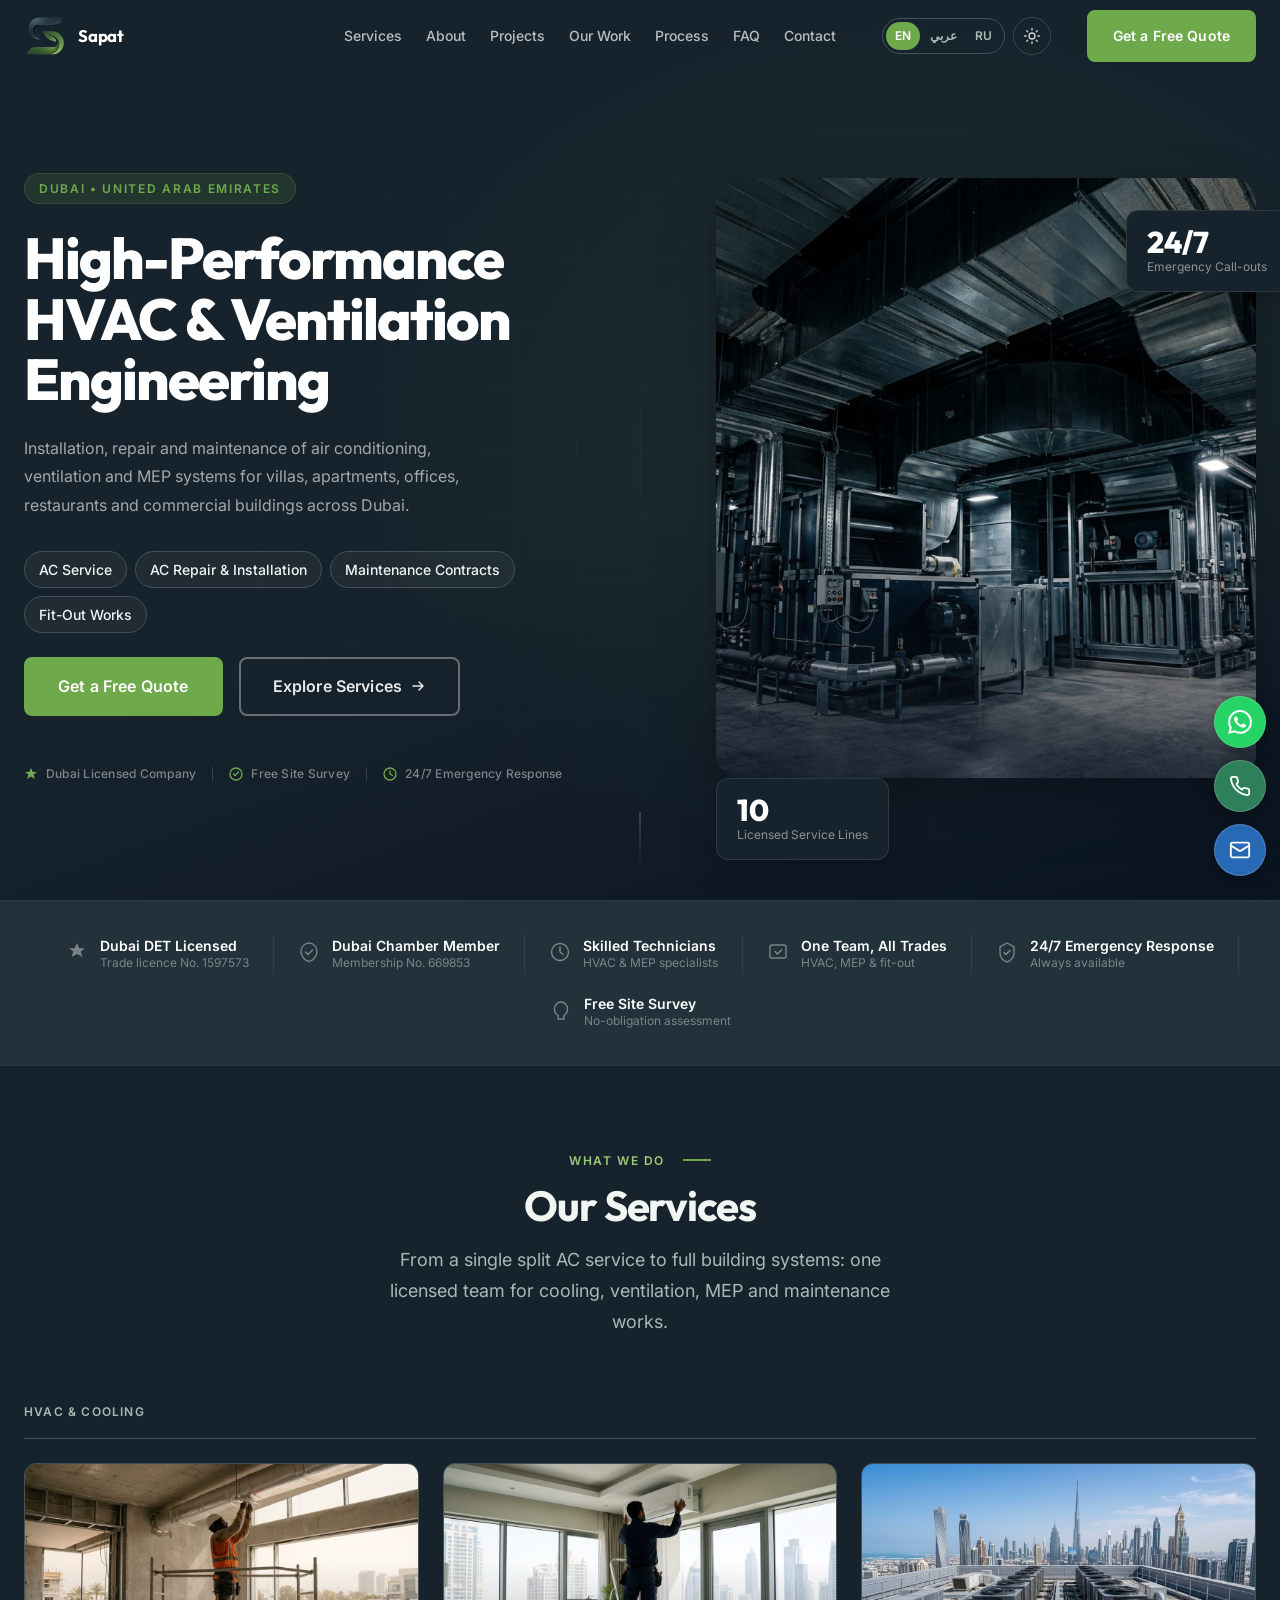
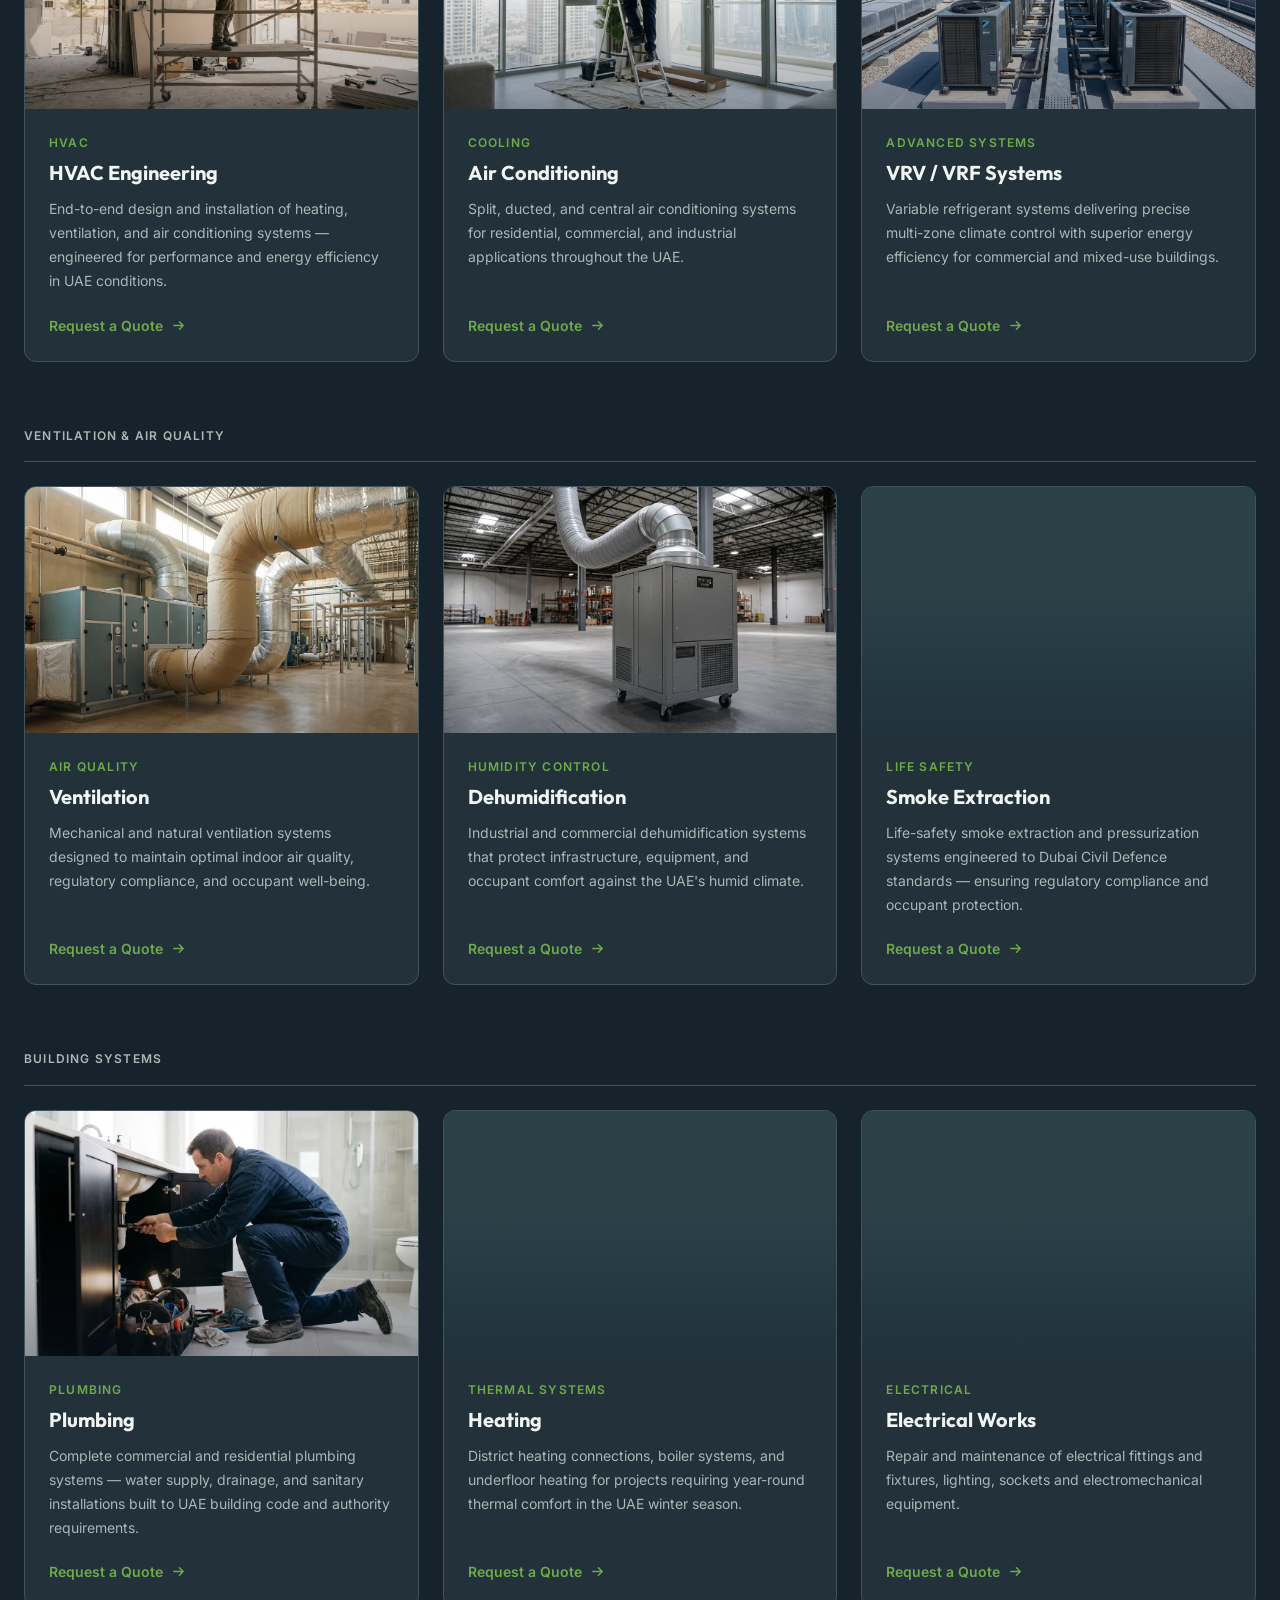
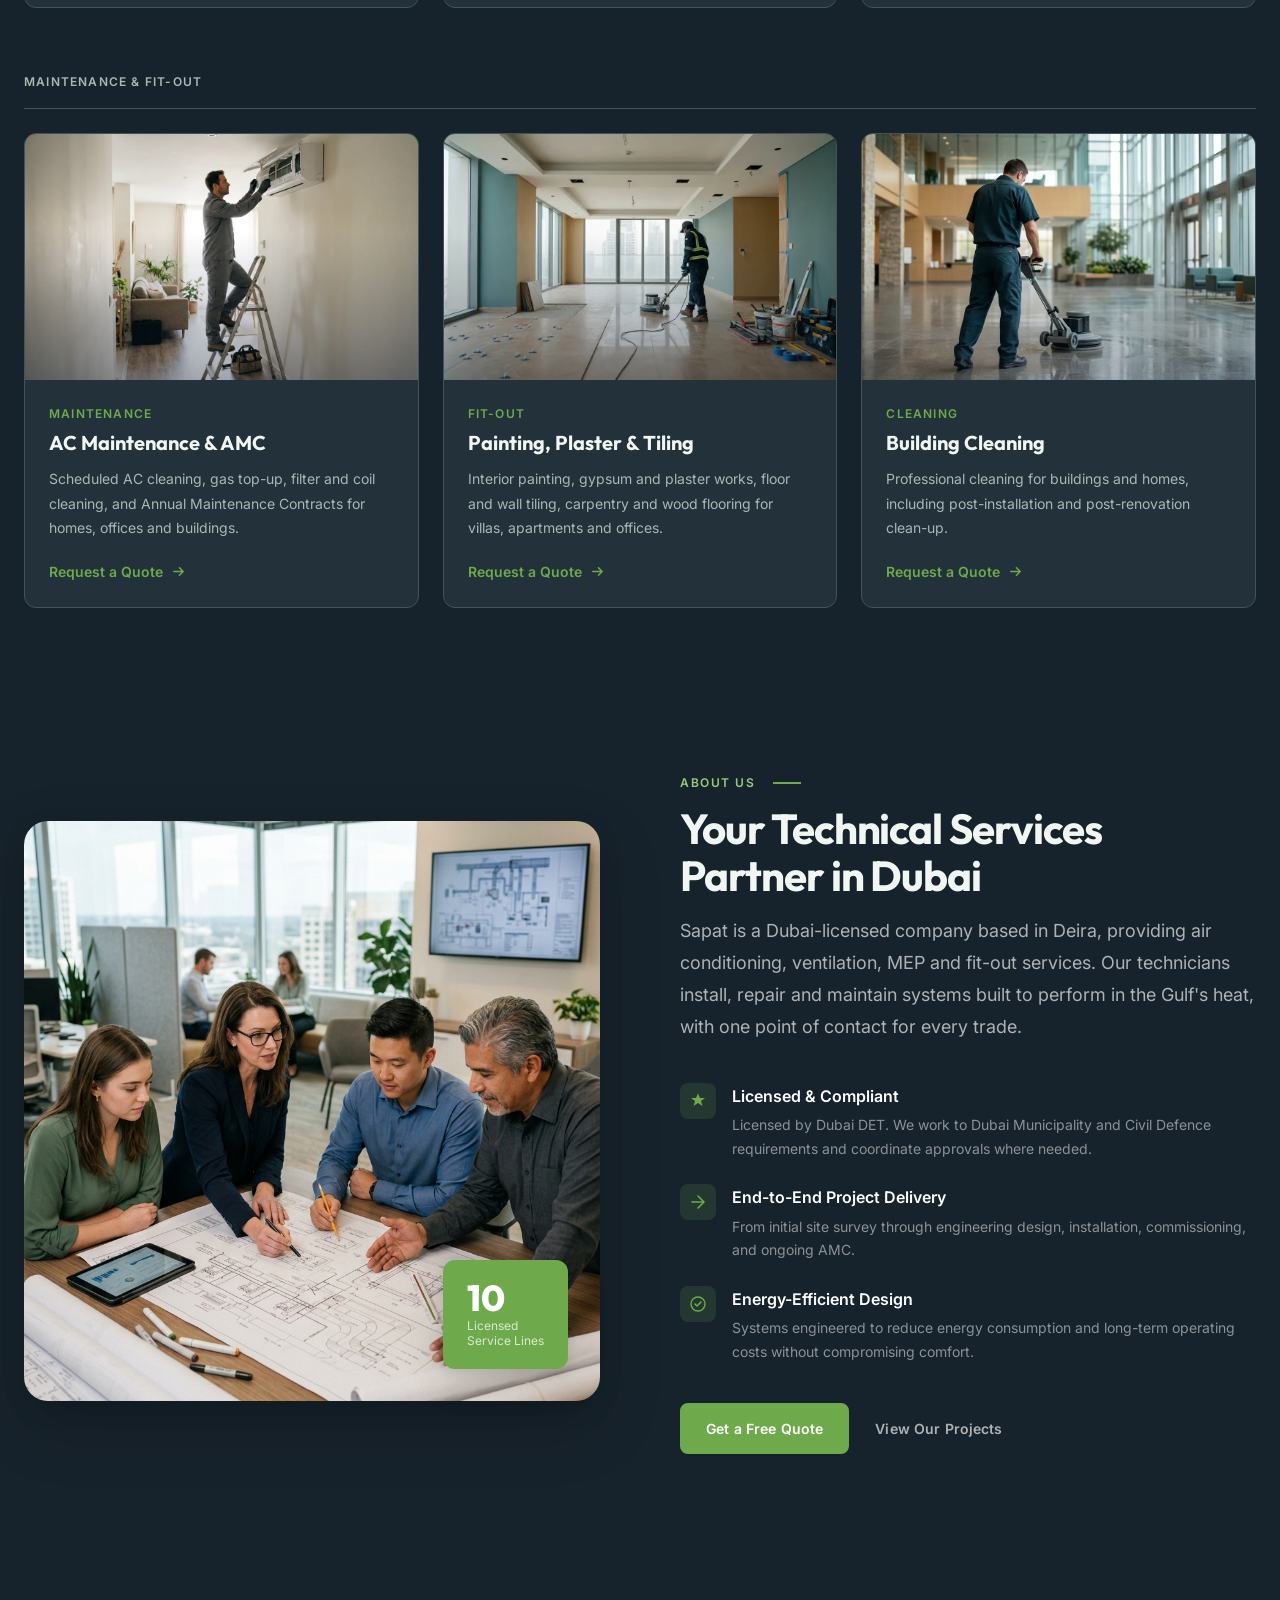
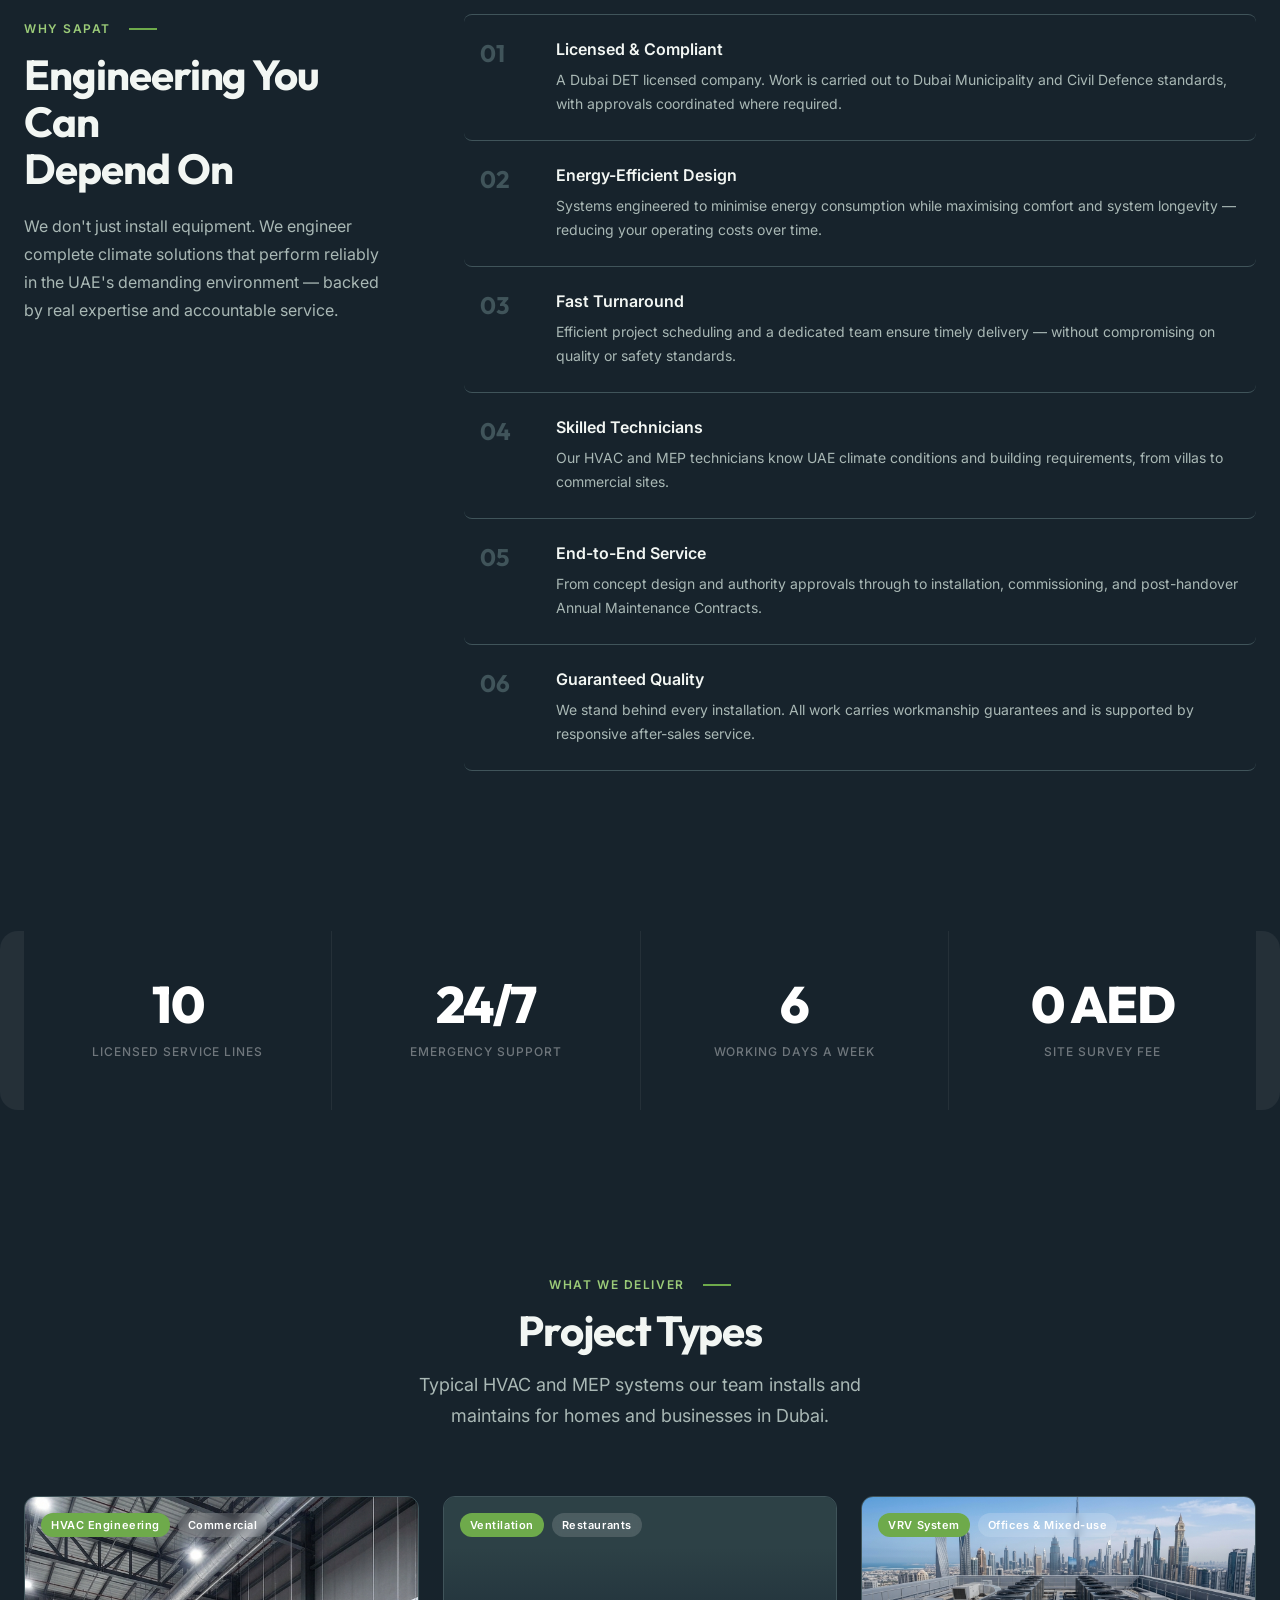
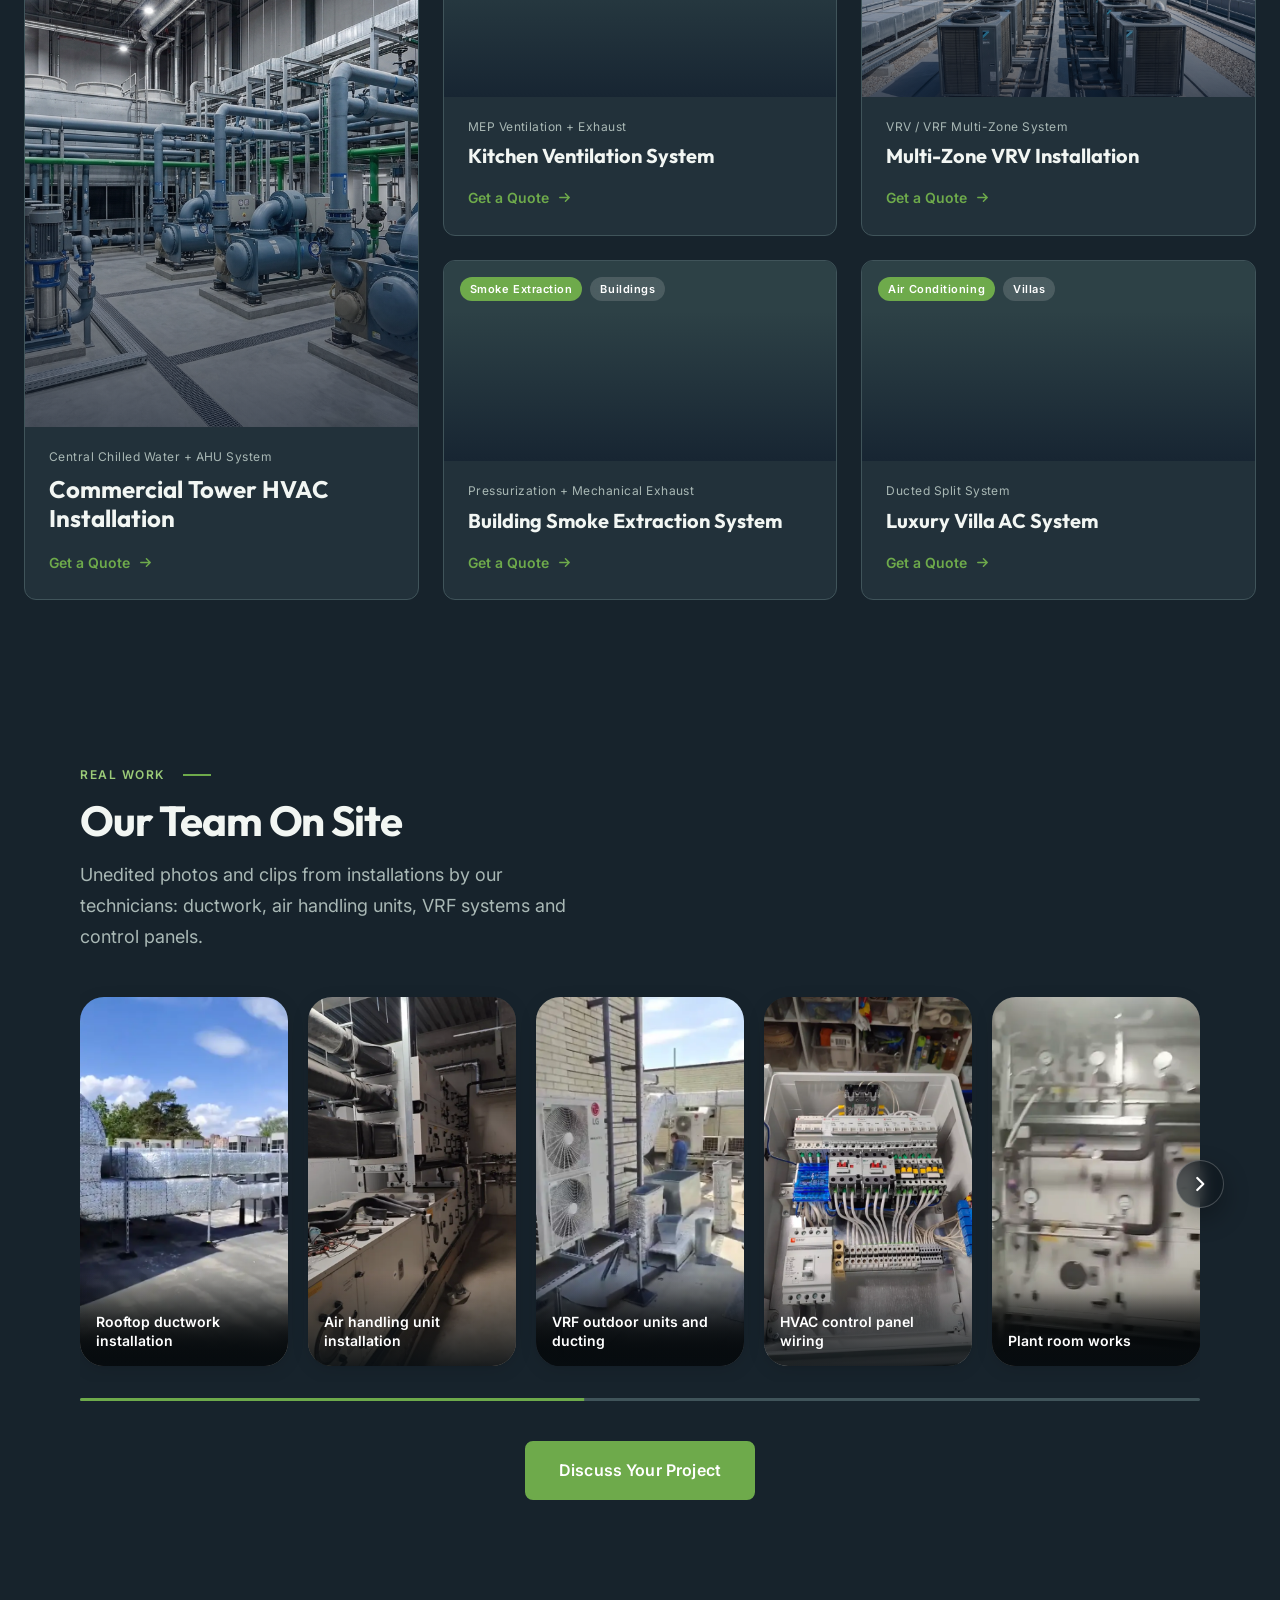
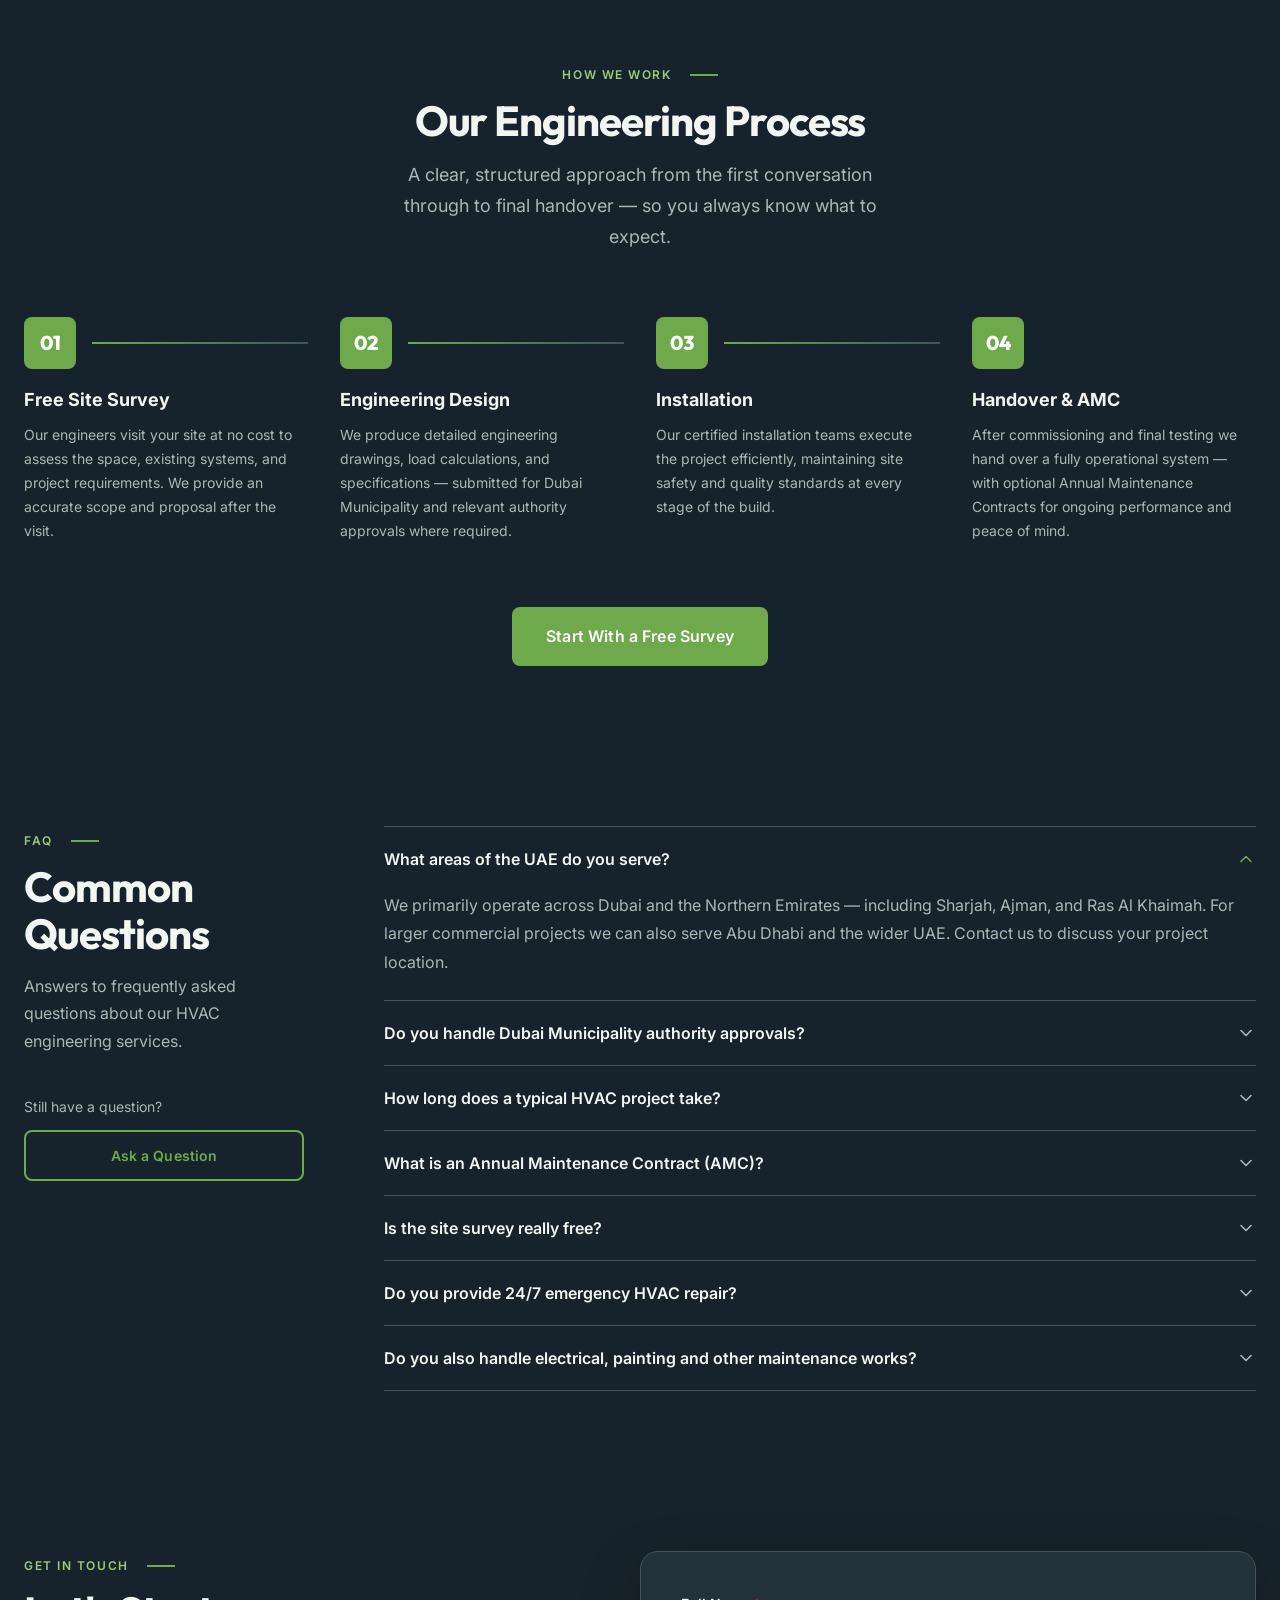
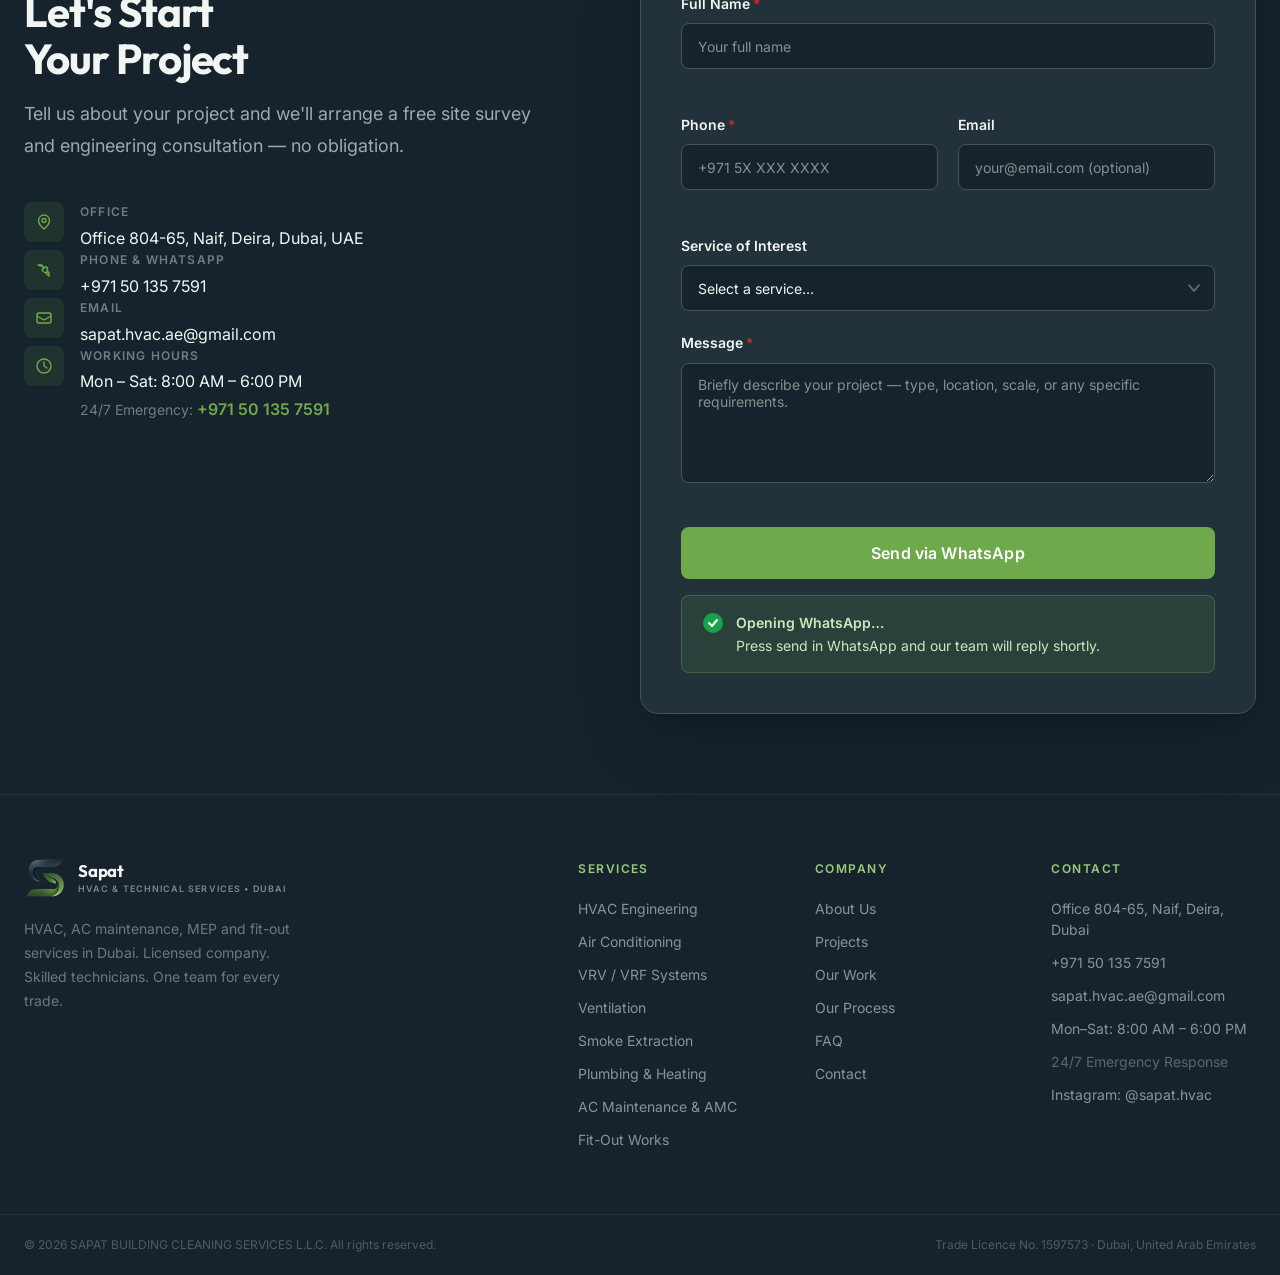
==== commit f3109374: "Fix mobile side padding in About and Contact sections - .about__inner/.contact__inner/.section used " ====
--- a/index.html
+++ b/index.html
@@ -16,7 +16,7 @@
   <link rel="alternate" hreflang="en" href="https://userobidjonov-oss.github.io/sapat-hvac-website/">
   <link rel="alternate" hreflang="ar" href="https://userobidjonov-oss.github.io/sapat-hvac-website/ar/">
   <link rel="alternate" hreflang="ru" href="https://userobidjonov-oss.github.io/sapat-hvac-website/ru/">
-  <link rel="stylesheet" href="css/style.css?v=20261126d">
+  <link rel="stylesheet" href="css/style.css?v=20261126g">
   <script>
     /* Enable entrance animations before first paint (skipped for reduced motion). */
     if ('IntersectionObserver' in window && !window.matchMedia('(prefers-reduced-motion: reduce)').matches) {
@@ -1523,6 +1523,6 @@
   </a>
 </nav>
 
-<script src="js/main.js?v=20261126d"></script>
+<script src="js/main.js?v=20261126g"></script>
 </body>
 </html>
--- a/css/style.css
+++ b/css/style.css
@@ -167,7 +167,7 @@
 /* ----------------------------------------------------------------
    6.  SECTION SPACING & SHARED STYLES
 ---------------------------------------------------------------- */
-.section      { padding: var(--section-y) 0; }
+.section      { padding-block: var(--section-y); }
 .section--dark  { background-color: var(--c-dark); color: var(--c-white); }
 .section--light { background-color: var(--c-off-white); }
 
@@ -998,7 +998,7 @@
   grid-template-columns: 1fr 1fr;
   gap: var(--sp-20);
   align-items: center;
-  padding: var(--section-y) 0;
+  padding-block: var(--section-y);
 }
 
 .about__visual { position: relative; }
@@ -1530,7 +1530,7 @@
   grid-template-columns: 1fr 1.15fr;
   gap: var(--sp-20);
   align-items: start;
-  padding: var(--section-y) 0;
+  padding-block: var(--section-y);
 }
 
 .contact__intro {
@@ -2162,7 +2162,7 @@
   .services__grid--two { grid-template-columns: 1fr; }
 
   /* About */
-  .about__inner { grid-template-columns: 1fr; gap: var(--sp-10); padding: var(--section-y) 0; }
+  .about__inner { grid-template-columns: 1fr; gap: var(--sp-10); padding-block: var(--section-y); }
   .about__img   { height: 380px; }
 
   /* Why us */
@@ -2187,7 +2187,7 @@
   .faq__sidebar  { position: static; }
 
   /* Contact */
-  .contact__inner { grid-template-columns: 1fr; gap: var(--sp-10); padding: var(--section-y) 0; }
+  .contact__inner { grid-template-columns: 1fr; gap: var(--sp-10); padding-block: var(--section-y); }
 
   /* Footer */
   .footer__inner { grid-template-columns: 1fr; gap: var(--sp-10); }
@@ -2300,6 +2300,13 @@
 
   .hero__badge:not(.hero__badge--alt),
   .hero__badge--alt { display: none; }
+}
+
+/* Long button labels (RU/AR) must wrap instead of pushing the page sideways. */
+@media (max-width: 480px) {
+  .btn { white-space: normal; text-align: center; max-width: 100%; }
+  .container > * { min-width: 0; }
+  .section-title { overflow-wrap: break-word; hyphens: auto; }
 }
 
 /* Light mode contrast pass: never use dark-section white text on pale surfaces. */
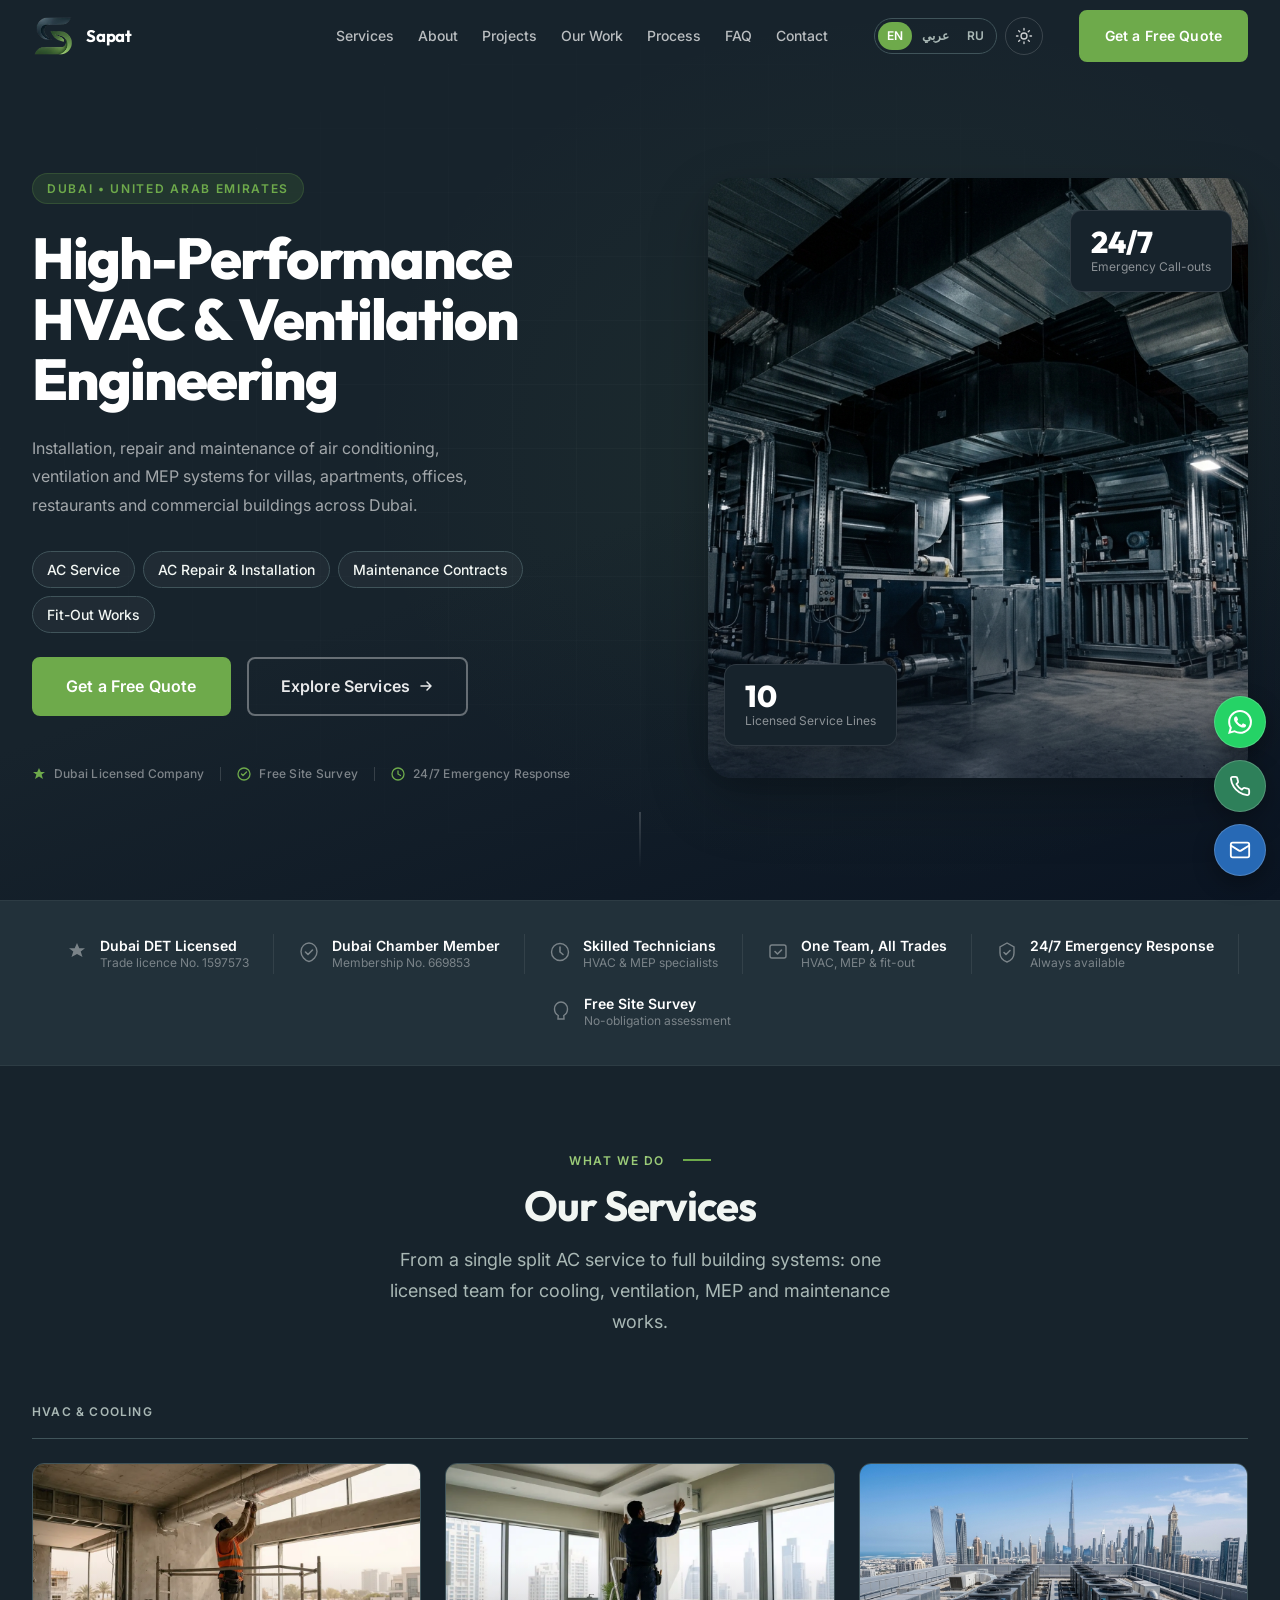
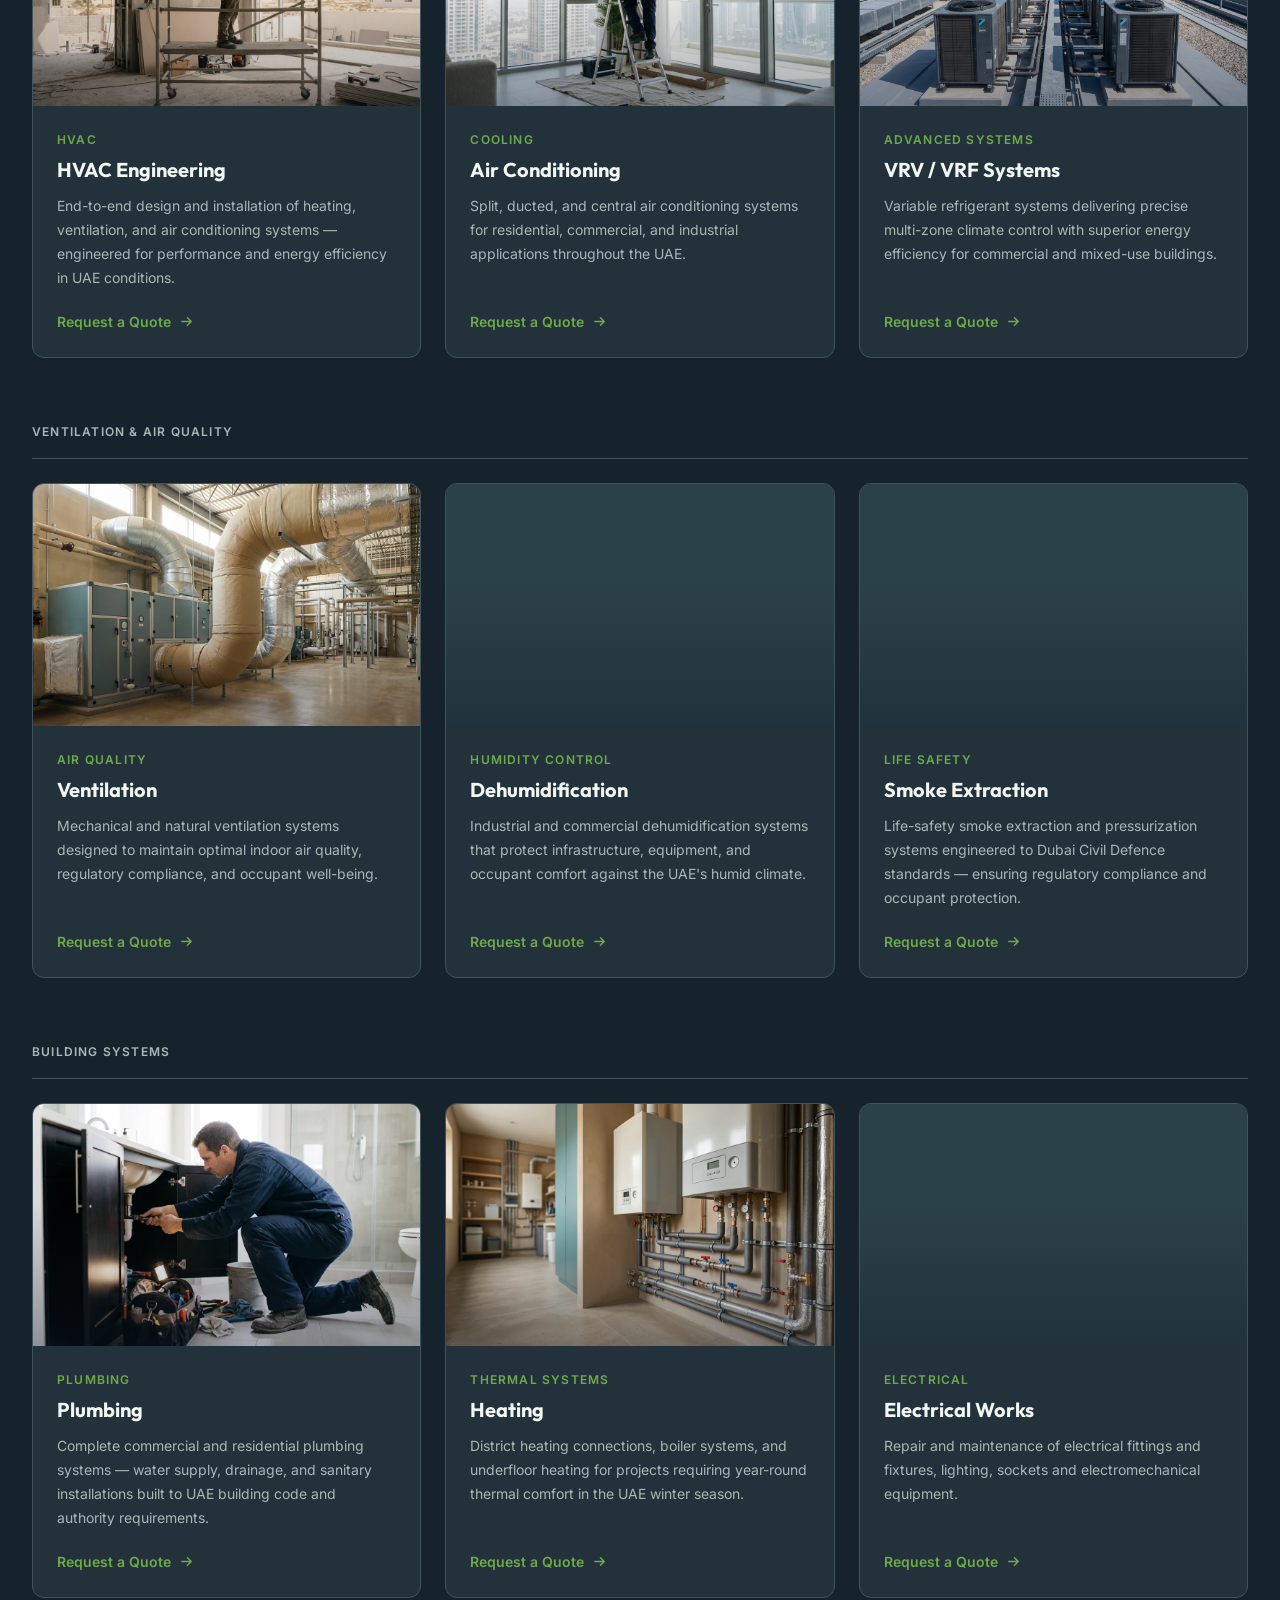
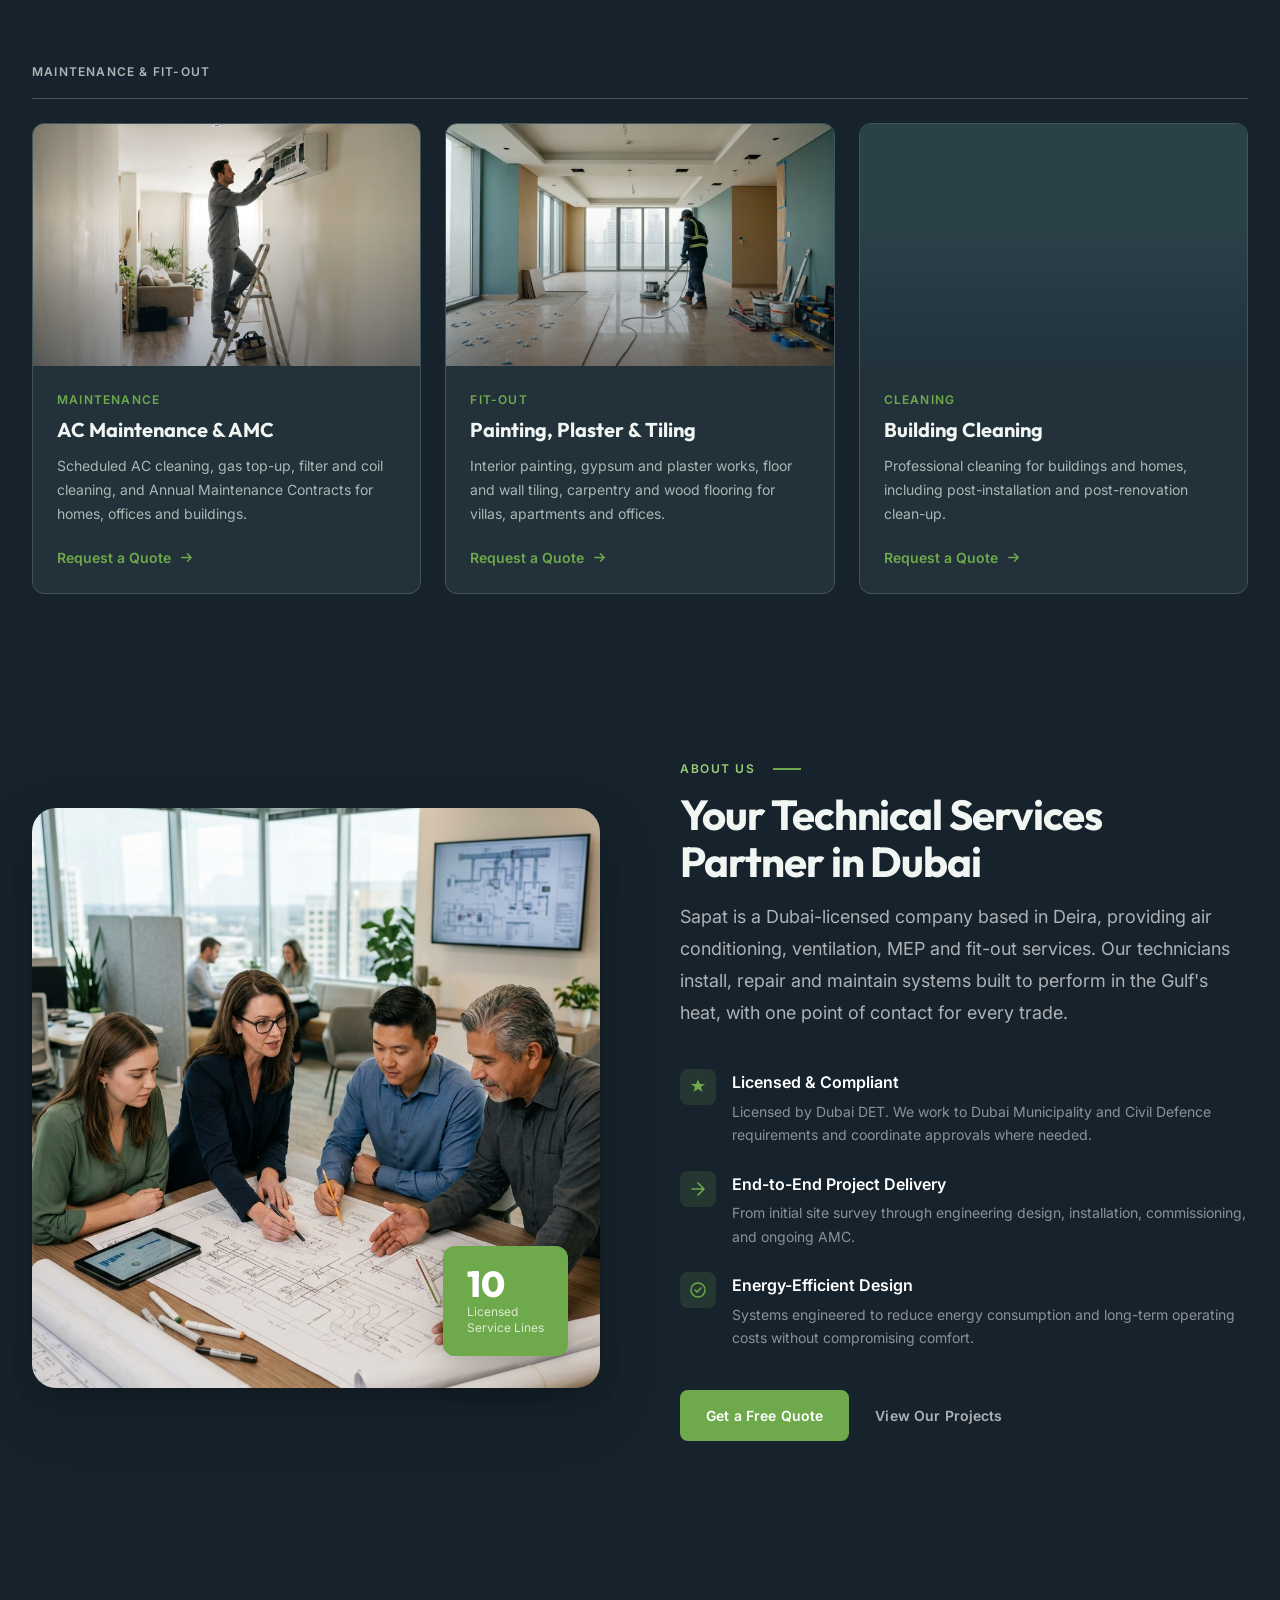
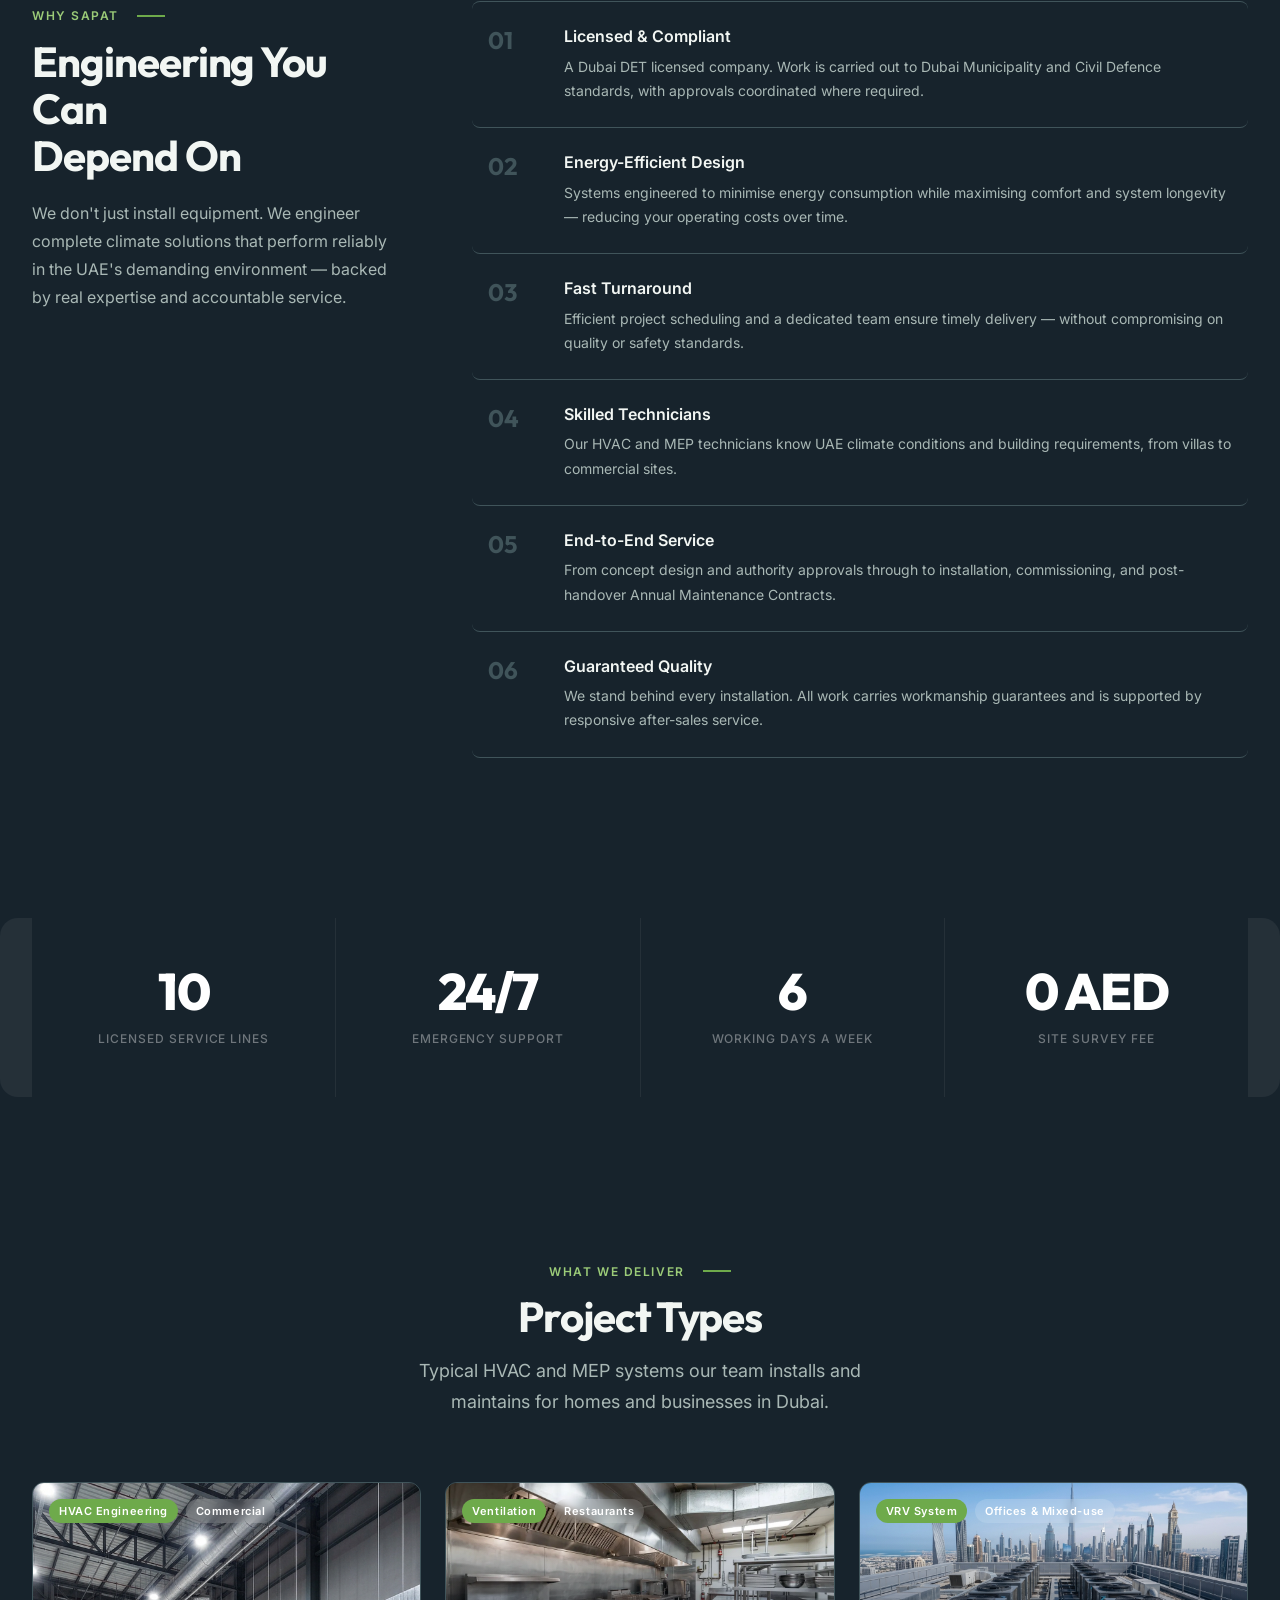
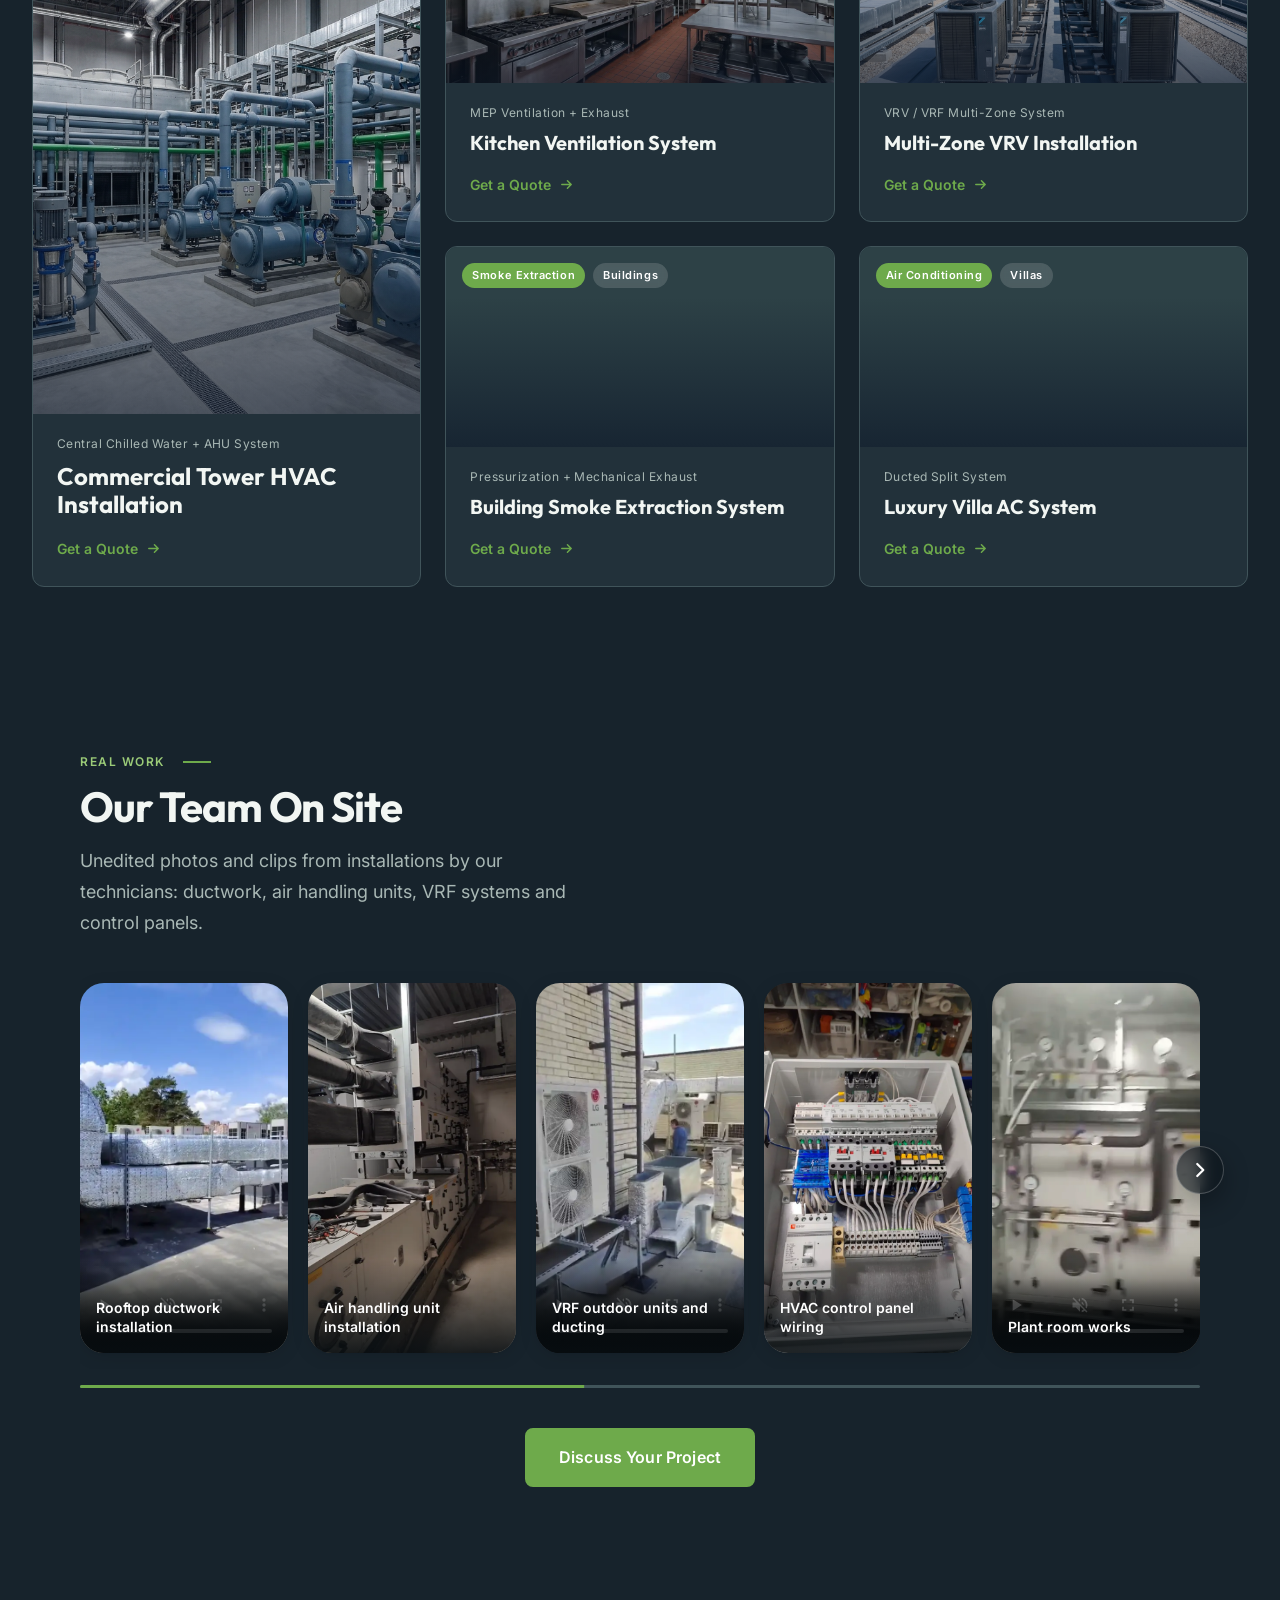
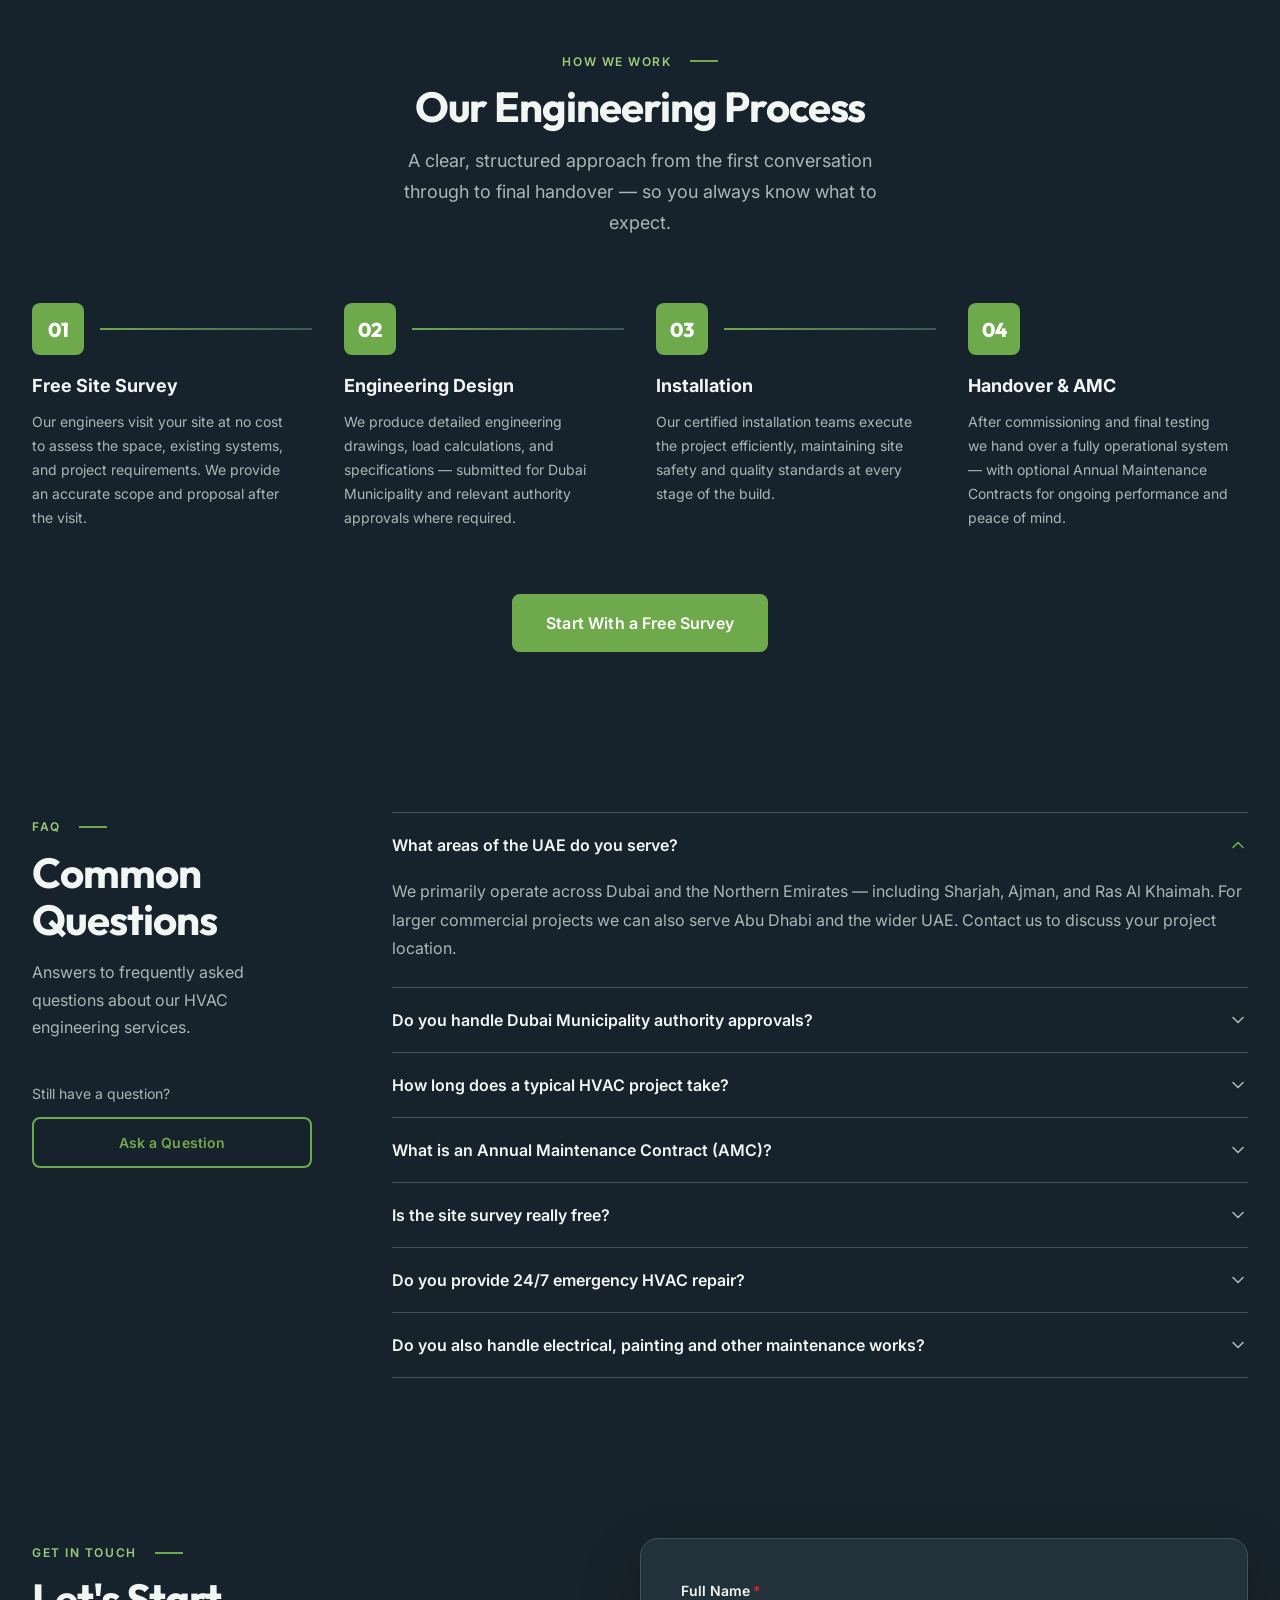
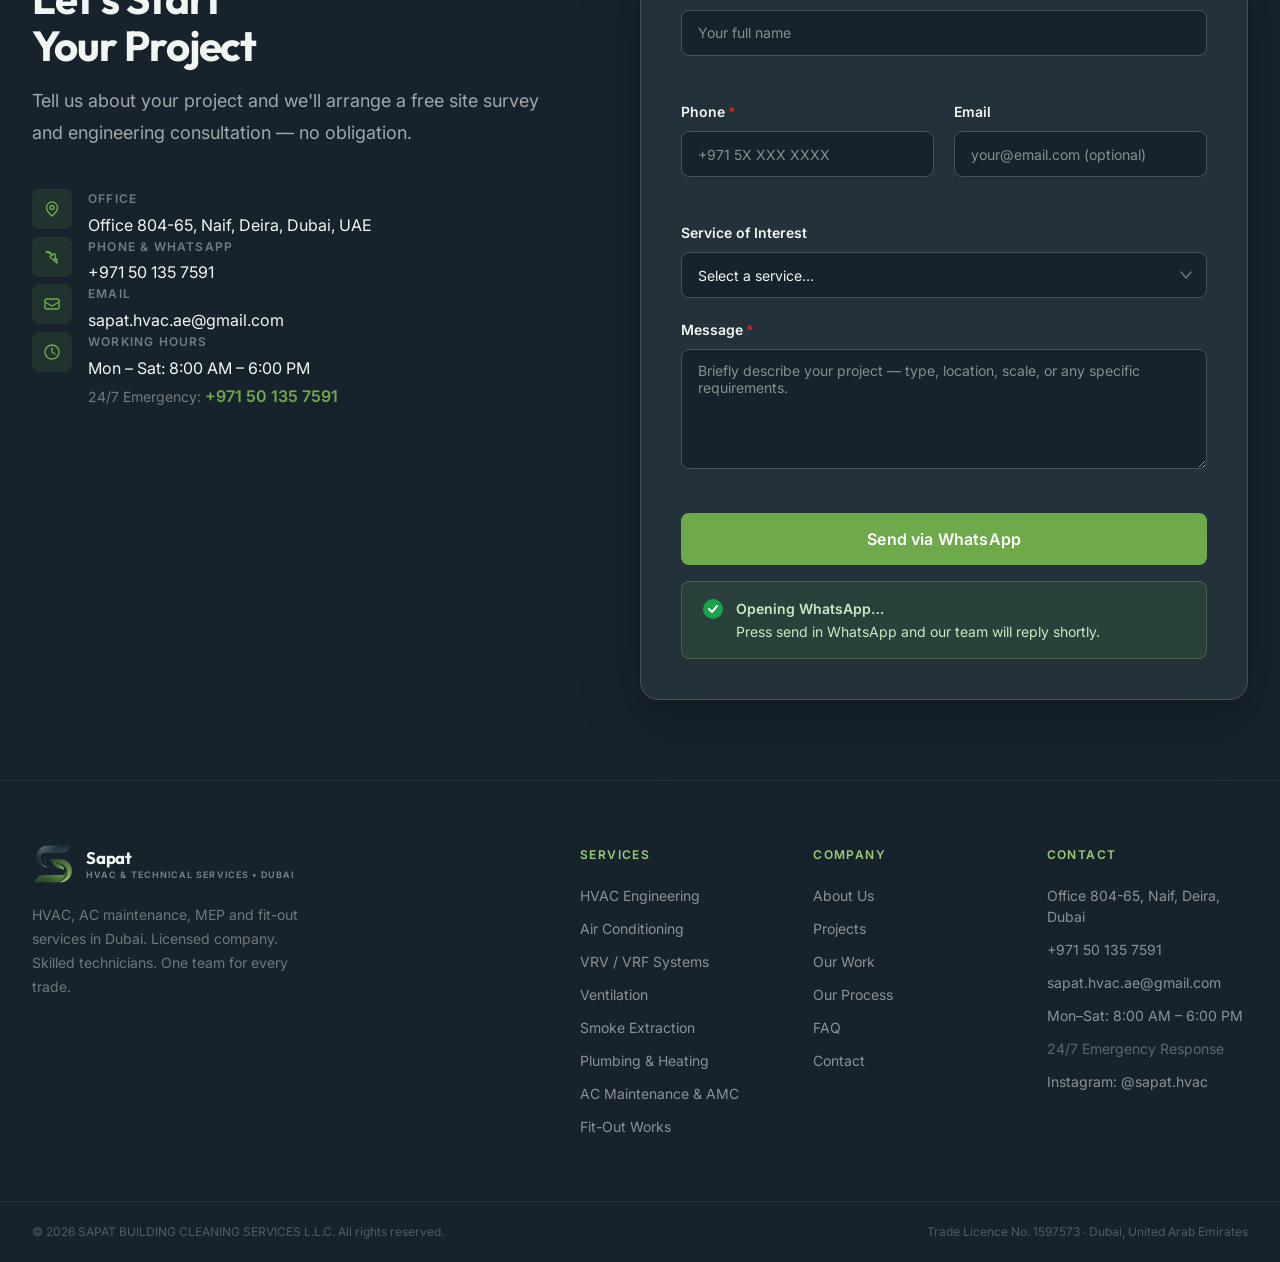
==== commit 201b3f74: "Fix desktop hero badges and side padding - "10 licensed lines" badge used :first-of-type, which neve" ====
--- a/index.html
+++ b/index.html
@@ -16,7 +16,7 @@
   <link rel="alternate" hreflang="en" href="https://userobidjonov-oss.github.io/sapat-hvac-website/">
   <link rel="alternate" hreflang="ar" href="https://userobidjonov-oss.github.io/sapat-hvac-website/ar/">
   <link rel="alternate" hreflang="ru" href="https://userobidjonov-oss.github.io/sapat-hvac-website/ru/">
-  <link rel="stylesheet" href="css/style.css?v=20261126g">
+  <link rel="stylesheet" href="css/style.css?v=20261126i">
   <script>
     /* Enable entrance animations before first paint (skipped for reduced motion). */
     if ('IntersectionObserver' in window && !window.matchMedia('(prefers-reduced-motion: reduce)').matches) {
@@ -1523,6 +1523,6 @@
   </a>
 </nav>
 
-<script src="js/main.js?v=20261126g"></script>
+<script src="js/main.js?v=20261126i"></script>
 </body>
 </html>
--- a/css/style.css
+++ b/css/style.css
@@ -55,7 +55,7 @@
 
   /* Layout */
   --max-w:     1280px;
-  --pad-x:     1.5rem;
+  --pad-x:     2rem;
   --section-y: 5rem;
 
   /* Navbar */
@@ -710,7 +710,7 @@
   box-shadow: var(--sh-lg);
 }
 
-.hero__badge:first-of-type {
+.hero__badge:not(.hero__badge--alt) {
   bottom: var(--sp-8);
   left: calc(-1 * var(--sp-8));
 }
@@ -2123,9 +2123,6 @@
 ---------------------------------------------------------------- */
 @media (max-width: 1200px) {
   :root { --pad-x: 2rem; }
-
-  .hero__badge:not(.hero__badge--alt) { left: var(--sp-4); }
-  .hero__badge--alt          { right: var(--sp-4); }
 
   .why-us__inner { grid-template-columns: 300px 1fr; gap: var(--sp-12); }
   .faq__inner    { grid-template-columns: 240px 1fr; gap: var(--sp-12); }
@@ -2853,3 +2850,14 @@
   .floating-contact { right: max(14px, env(safe-area-inset-right)); }
   [dir="rtl"] .floating-contact { right: auto; left: max(14px, env(safe-area-inset-left)); }
 }
+
+/* Hero badges: mirror in RTL; below 1400px keep them inside the photo so they
+   never sit against the screen edge or poke into the gap next to the text. */
+[dir="rtl"] .hero__badge:not(.hero__badge--alt) { left: auto; right: calc(-1 * var(--sp-8)); }
+[dir="rtl"] .hero__badge--alt { right: auto; left: calc(-1 * var(--sp-8)); }
+@media (max-width: 1400px) {
+  .hero__badge:not(.hero__badge--alt) { left: var(--sp-4); right: auto; }
+  .hero__badge--alt { right: var(--sp-4); left: auto; }
+  [dir="rtl"] .hero__badge:not(.hero__badge--alt) { right: var(--sp-4); left: auto; }
+  [dir="rtl"] .hero__badge--alt { left: var(--sp-4); right: auto; }
+}
